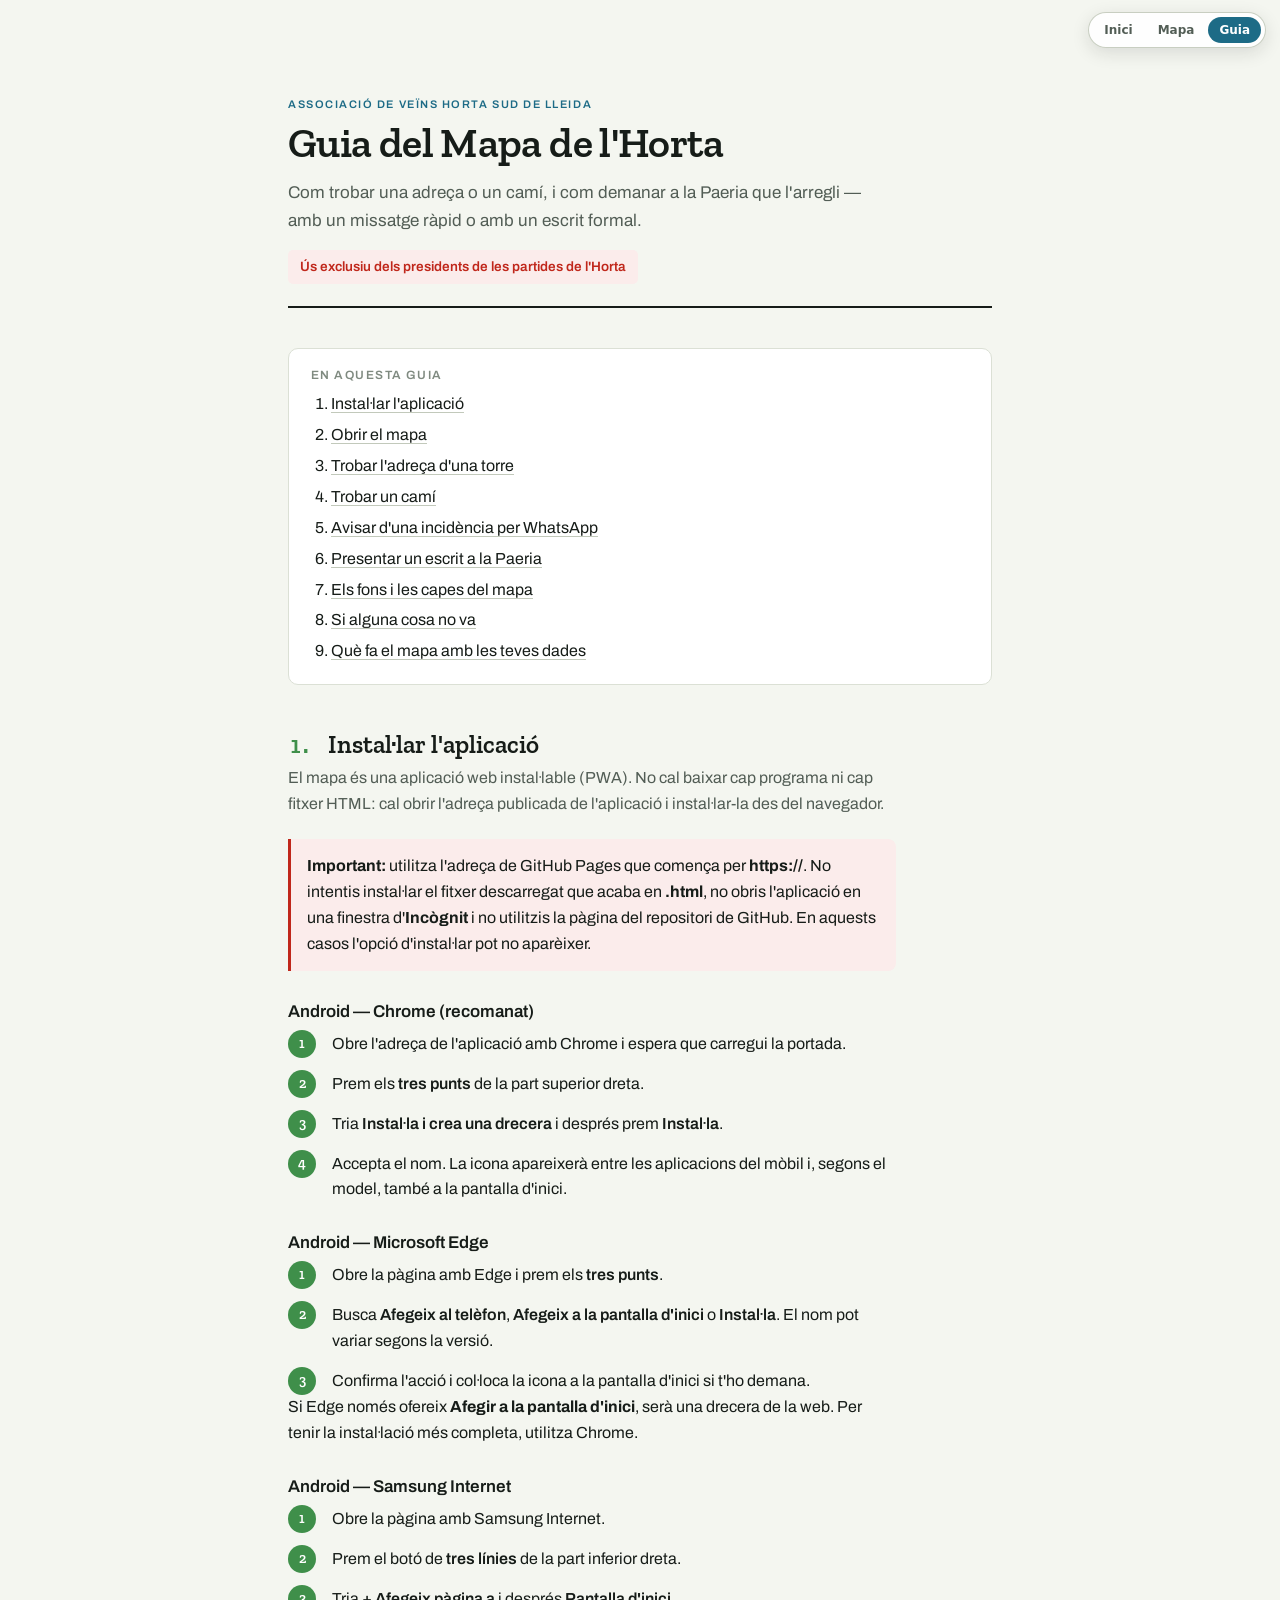
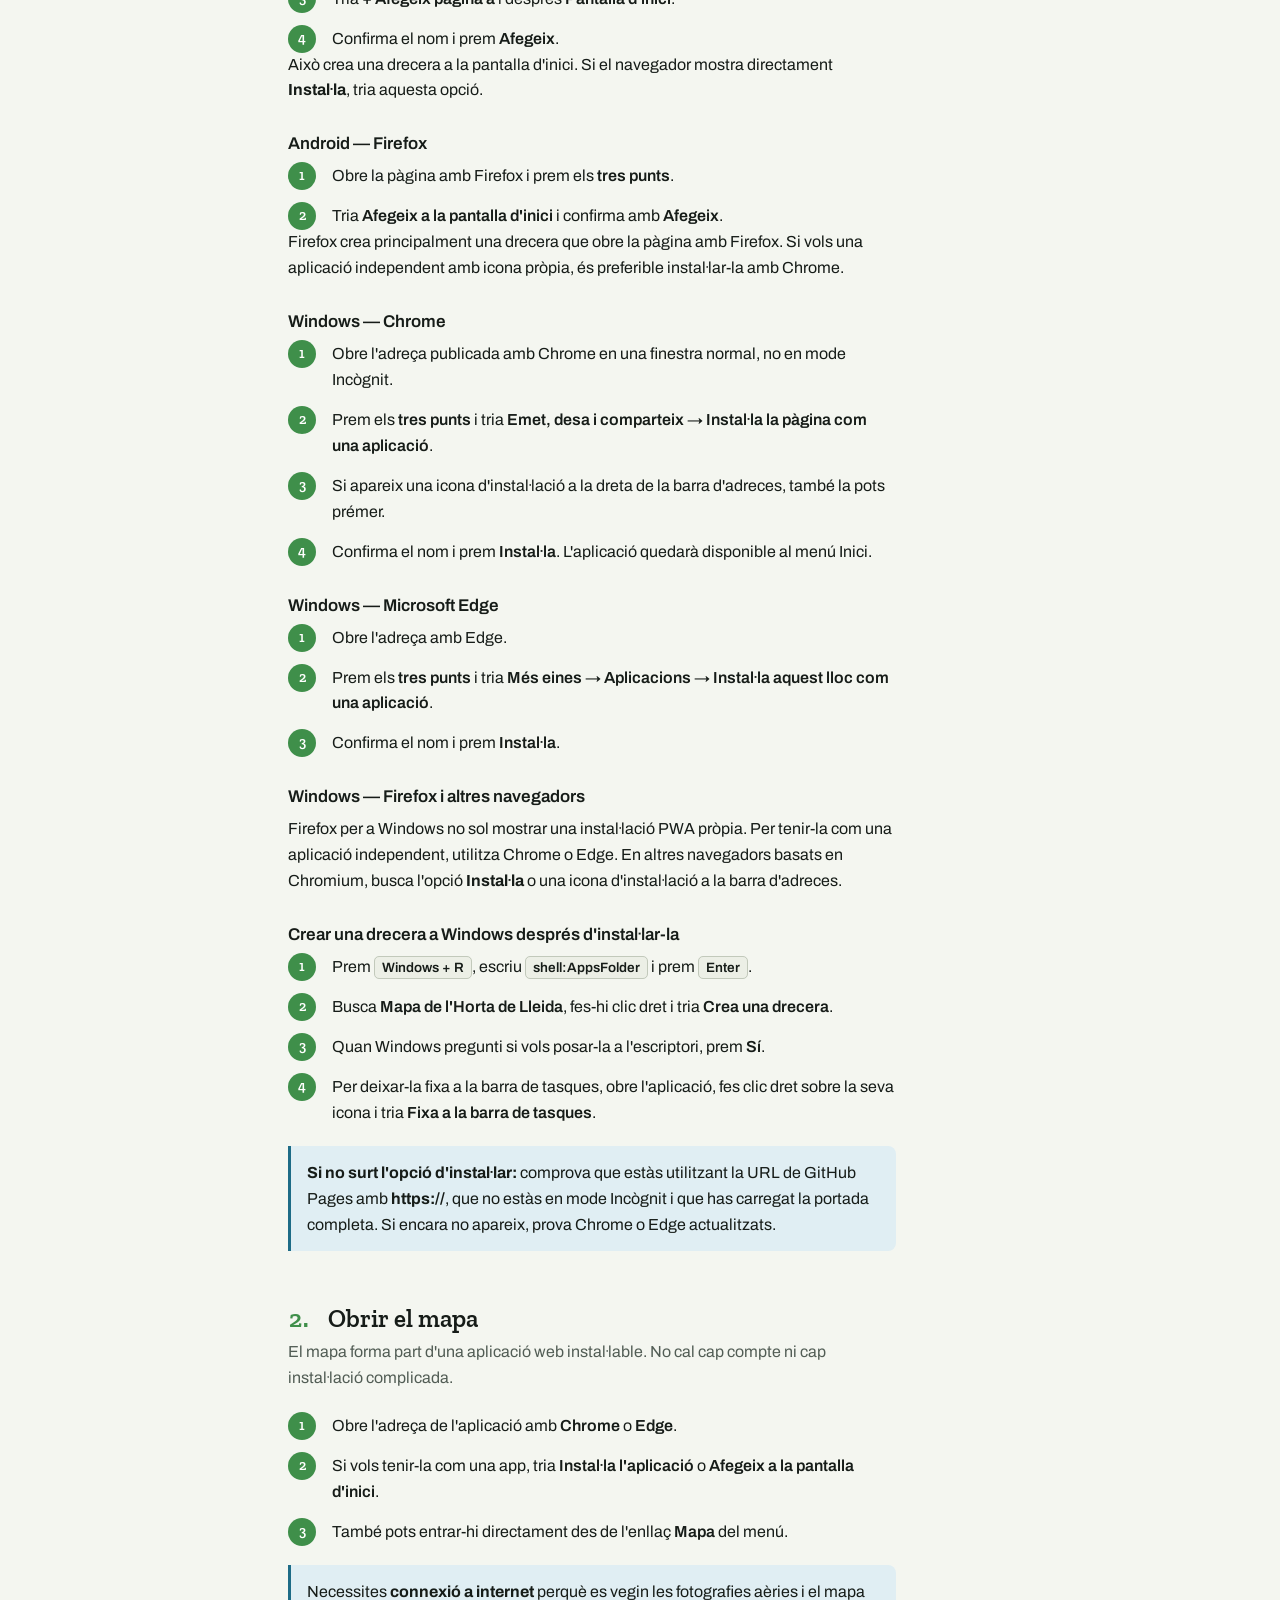
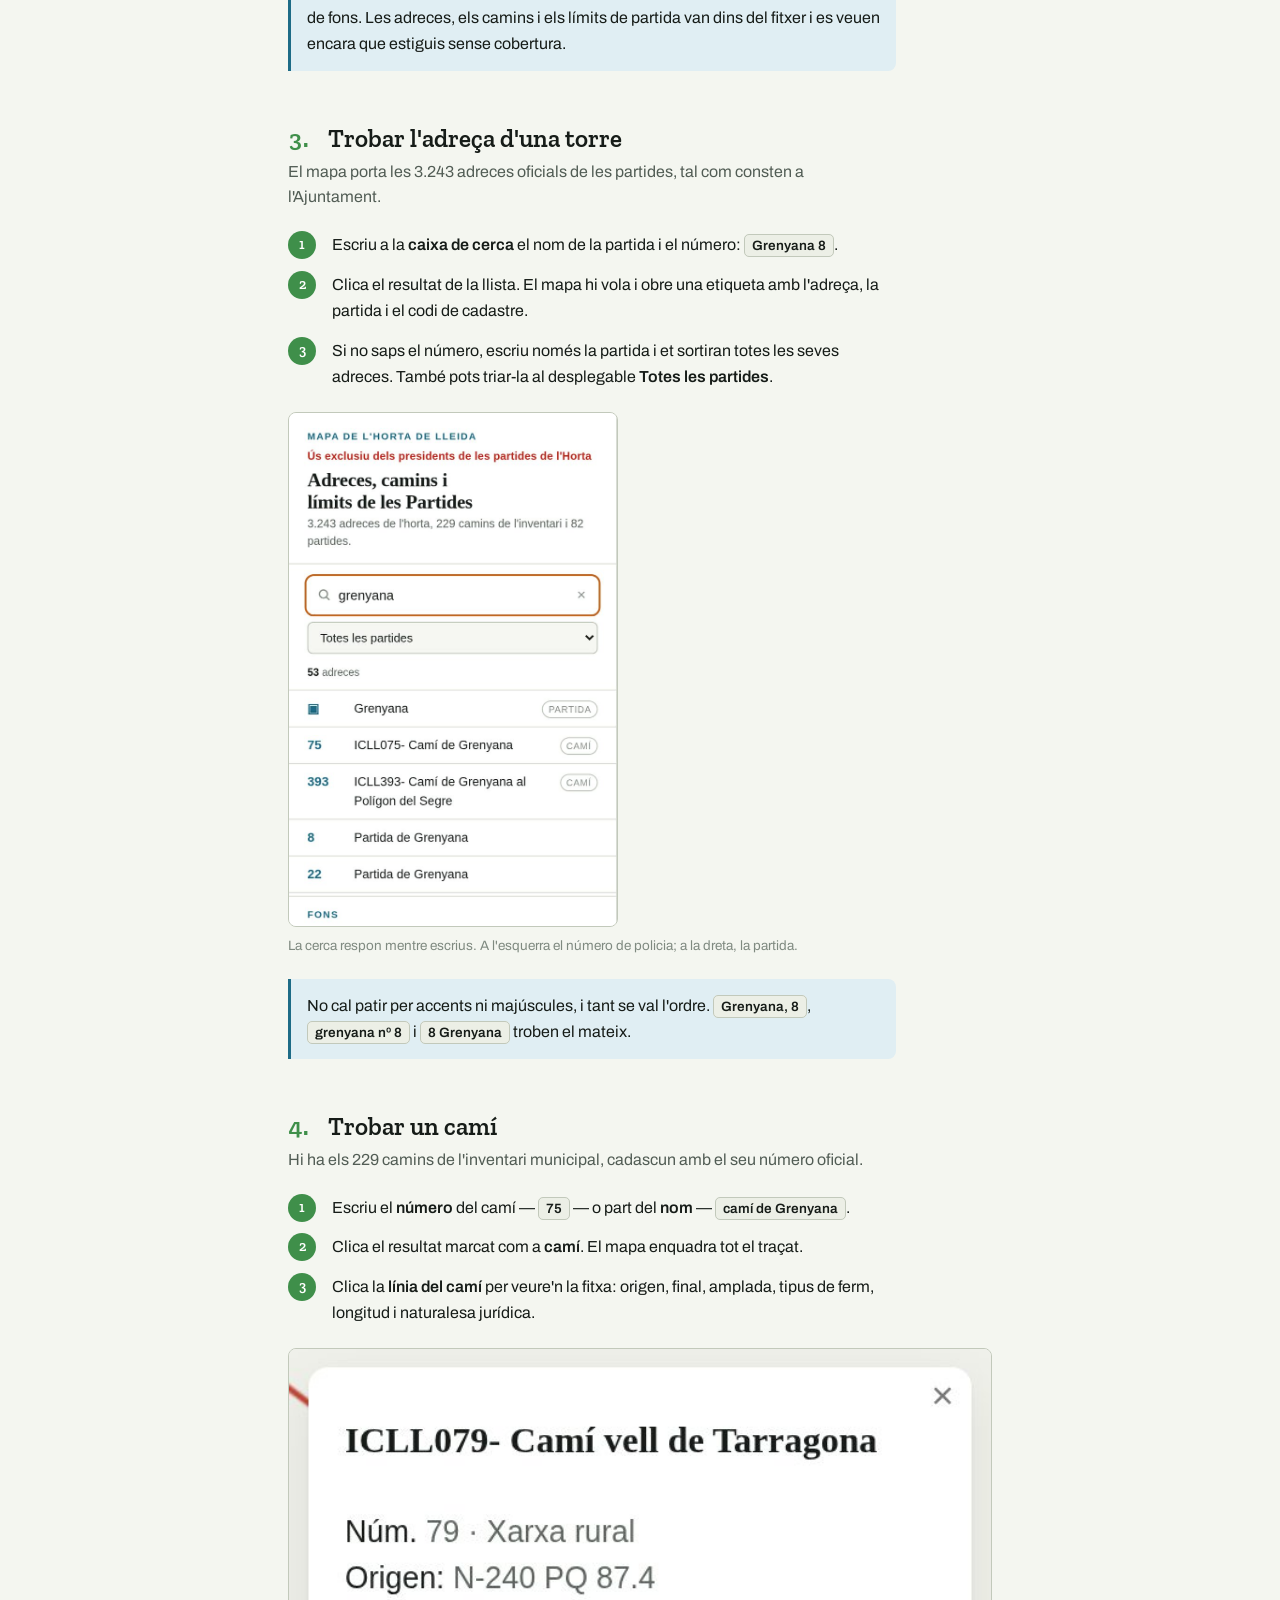
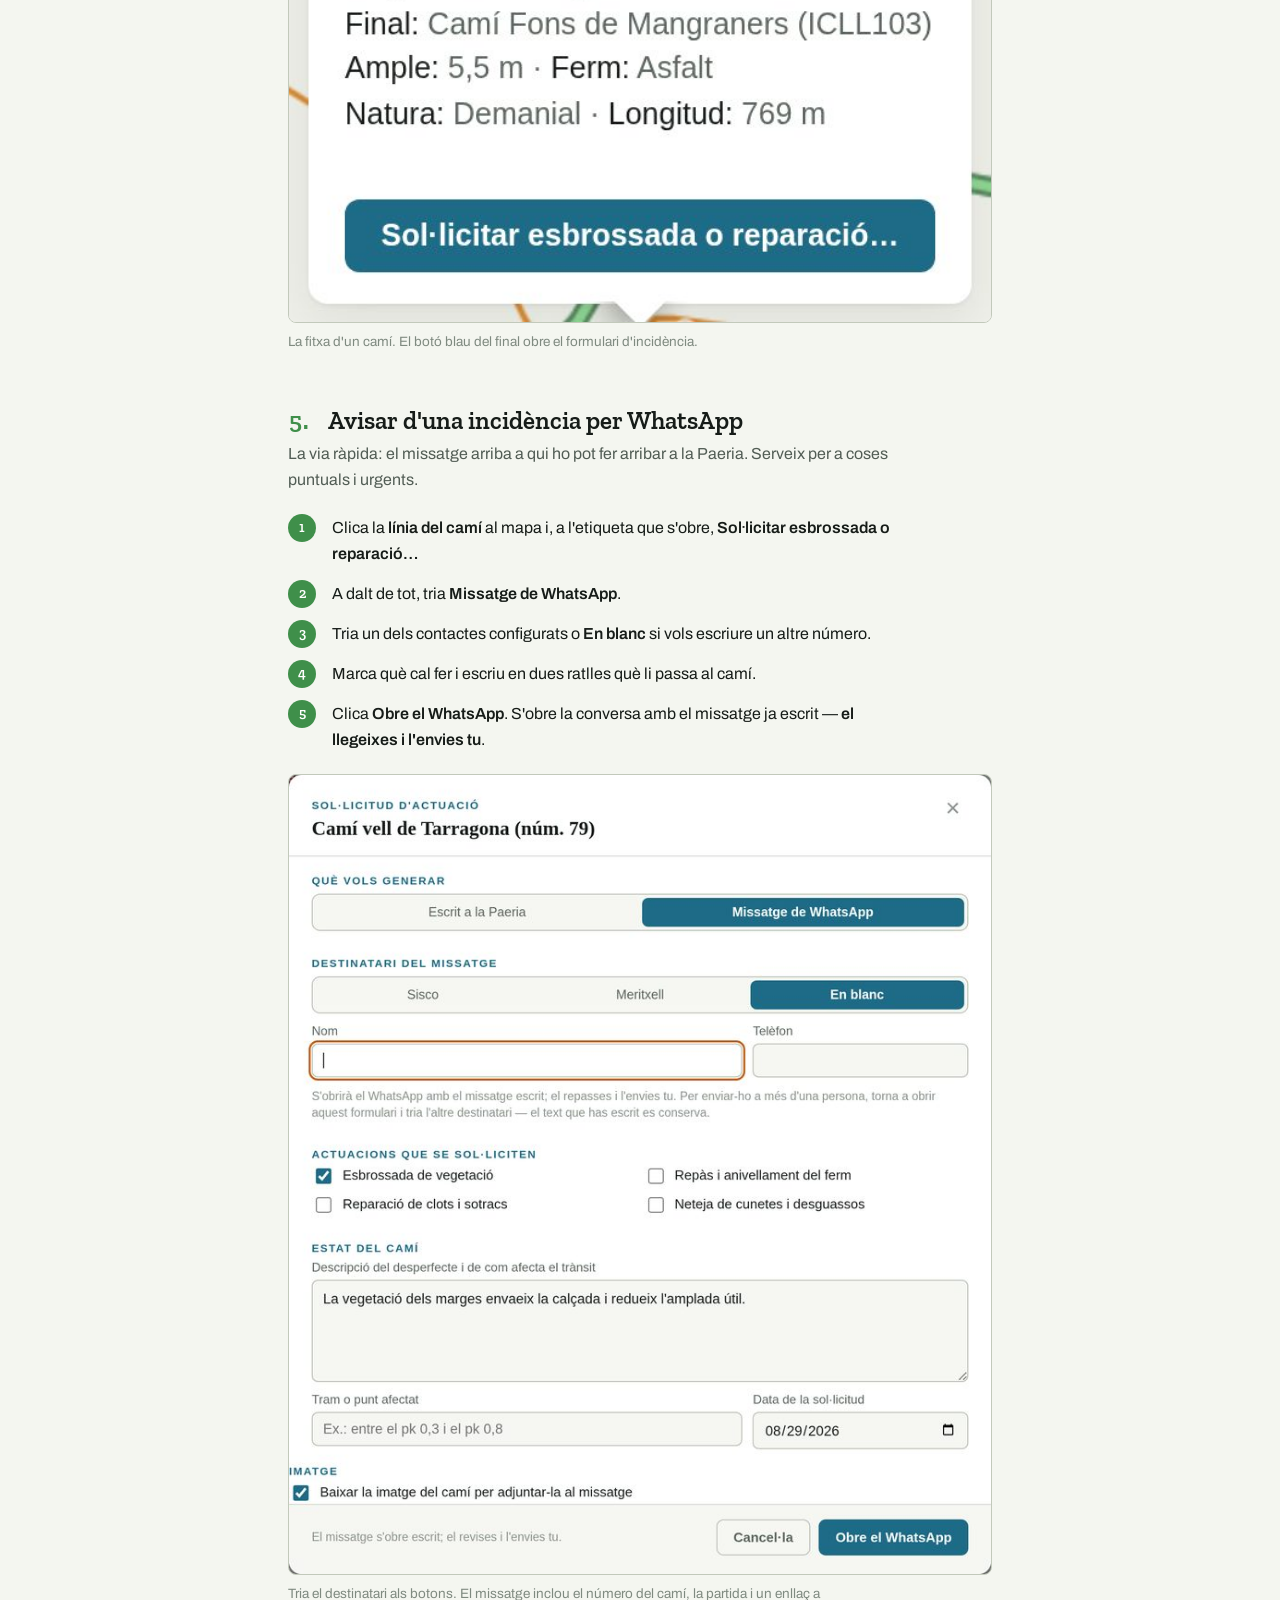
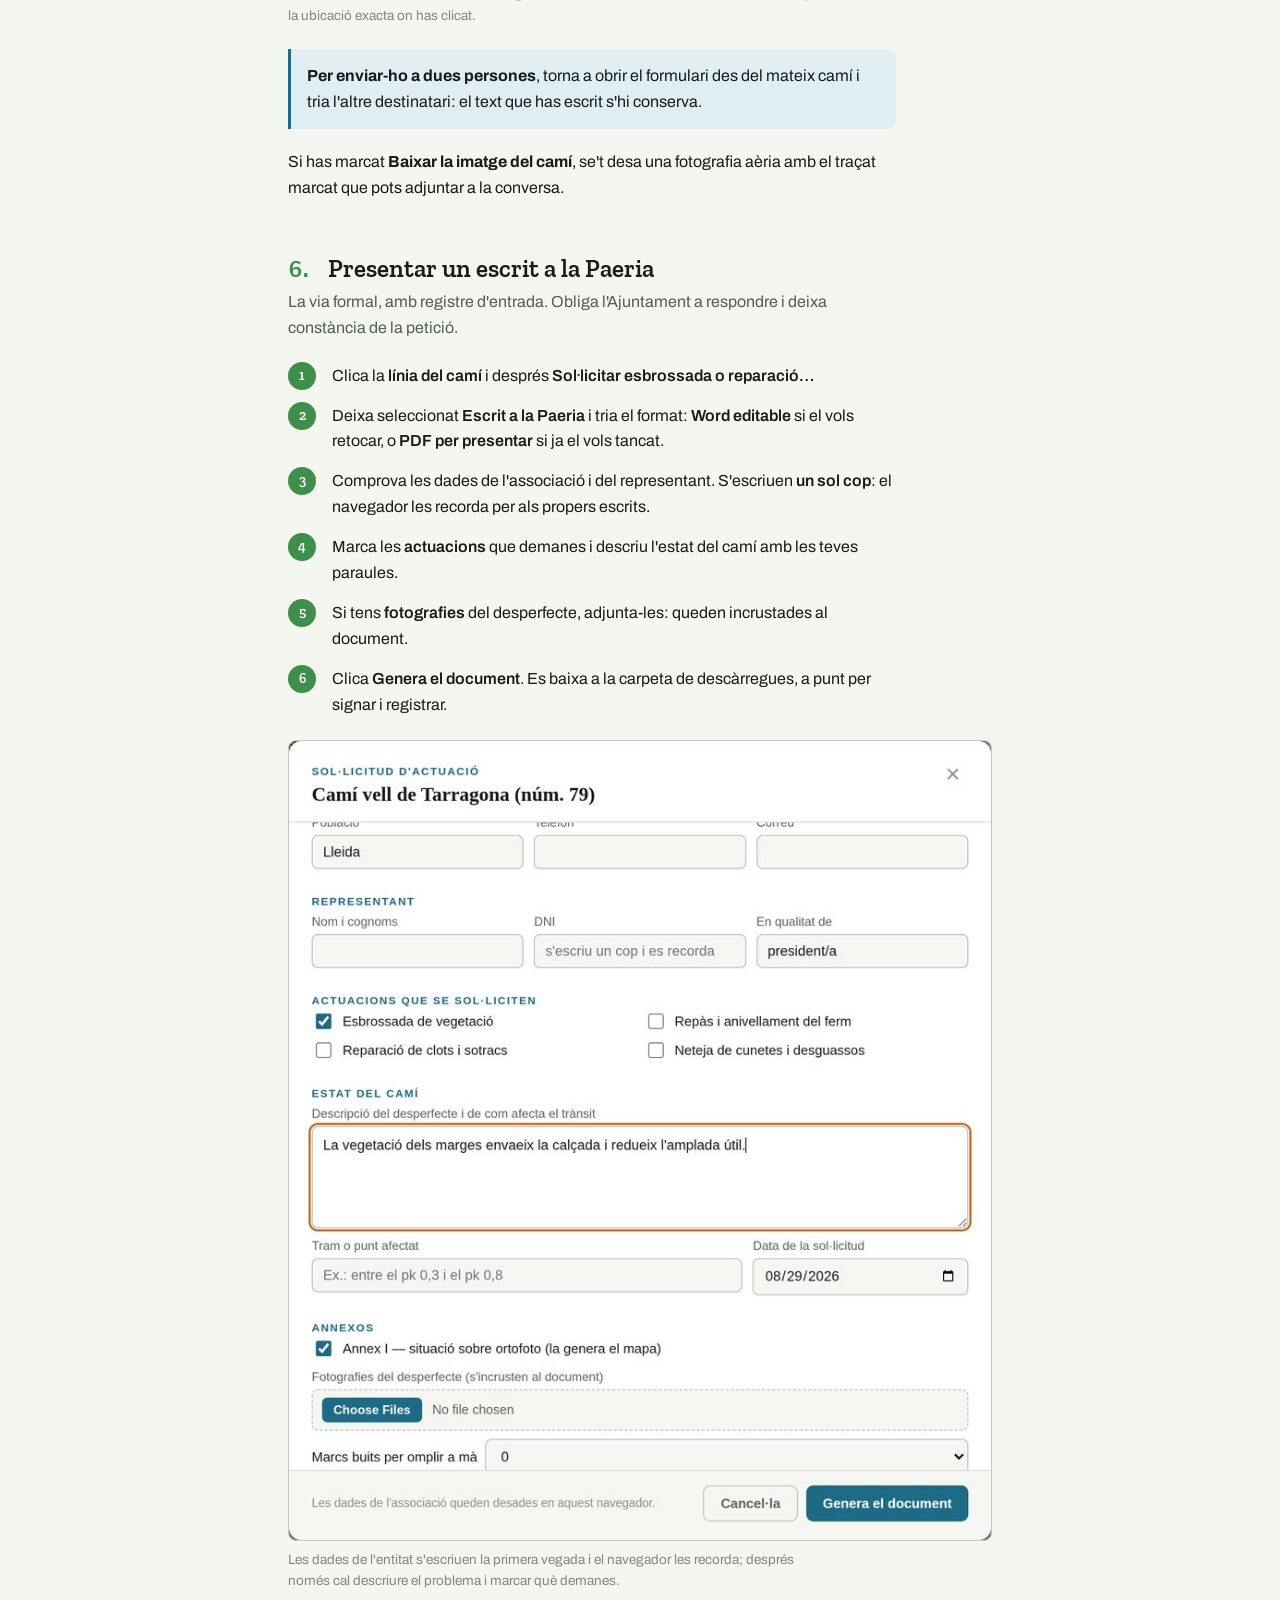
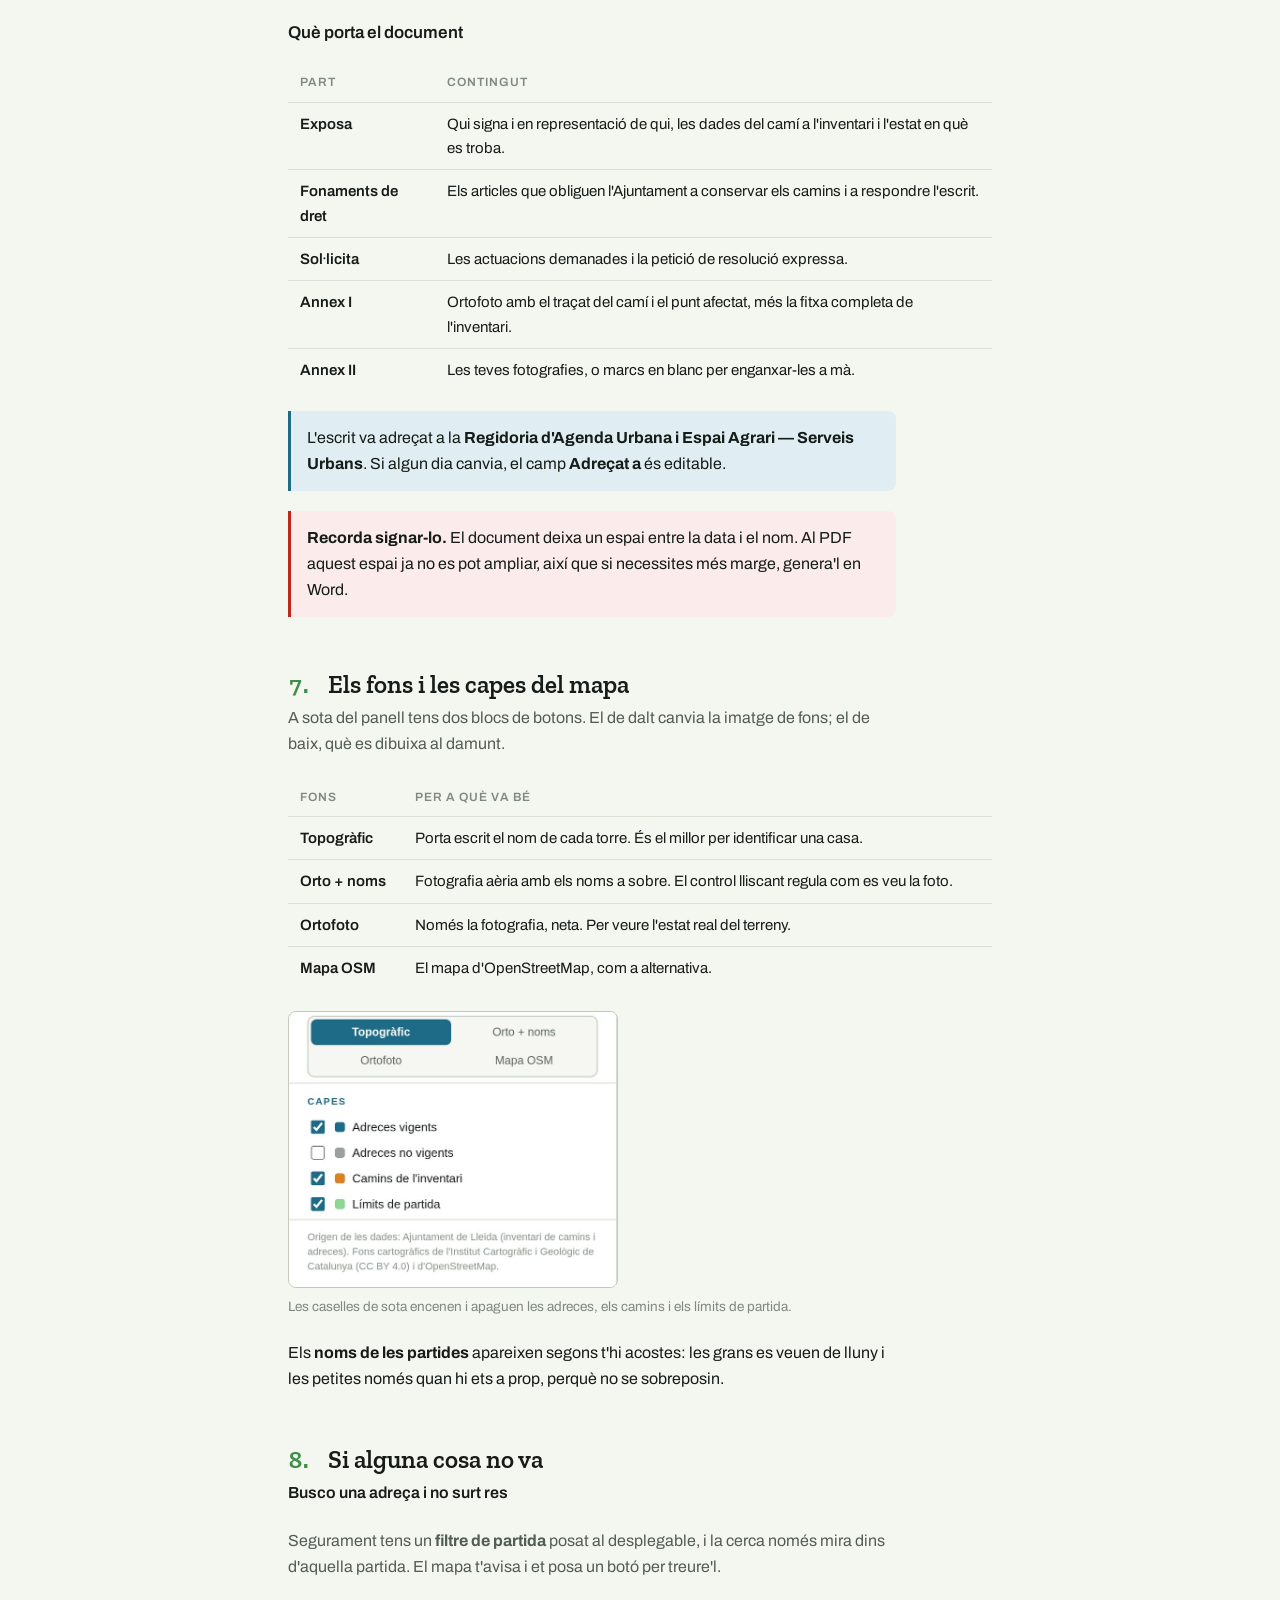
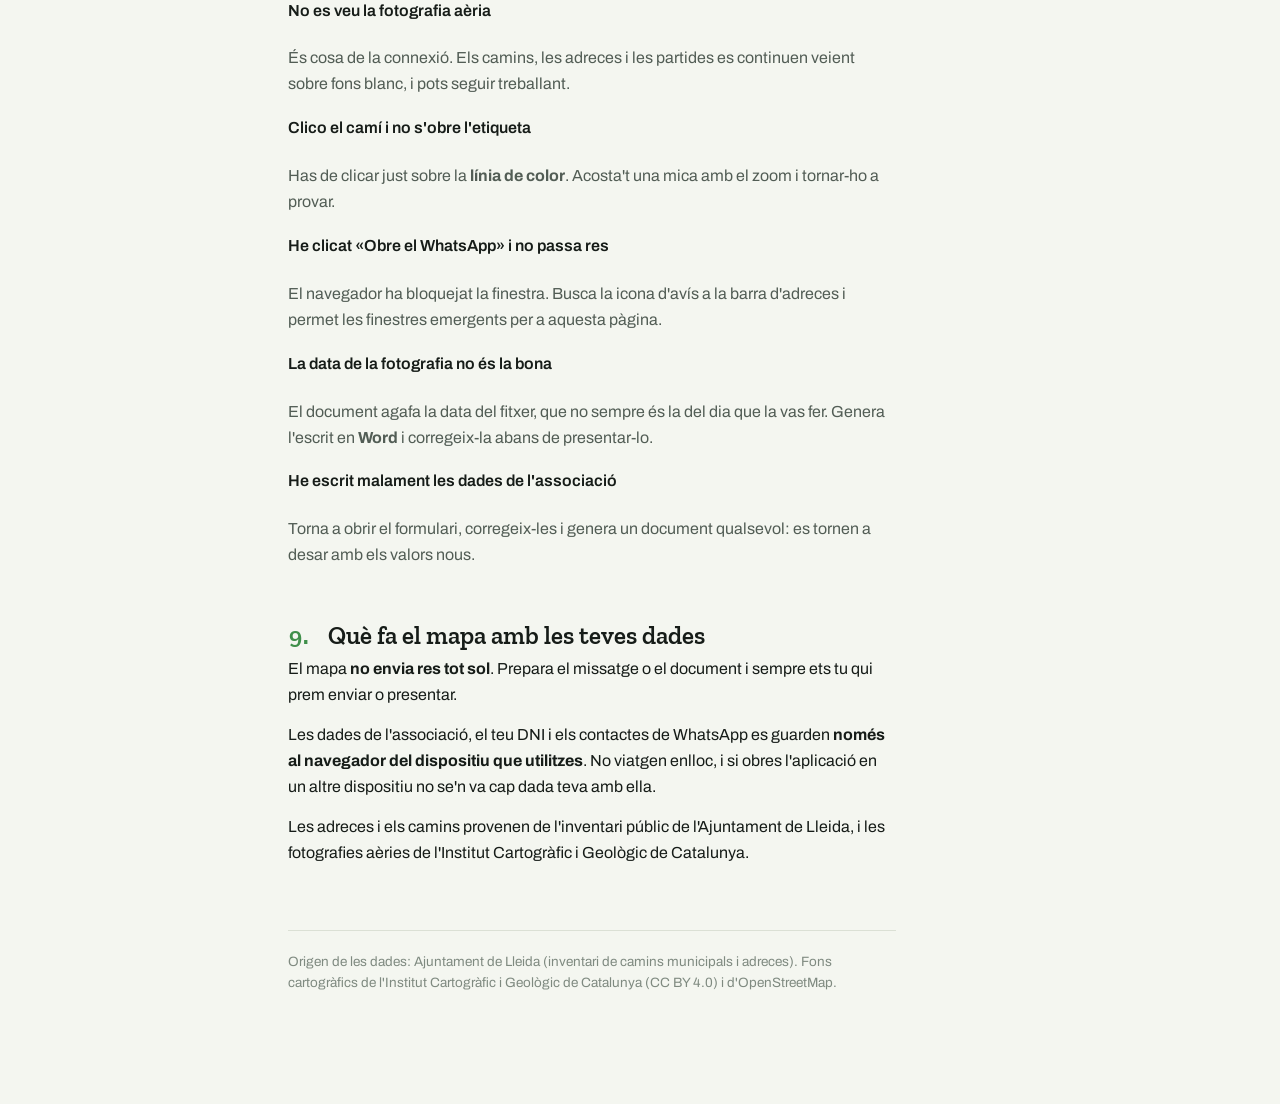
==== guia.html @ 45da4179 "Add files via upload" ====
<!doctype html>
<html lang="ca">
<head>
<meta charset="utf-8">
<meta name="viewport" content="width=device-width, initial-scale=1">
<title>Guia del Mapa de l'Horta</title>
<link rel="preconnect" href="https://fonts.googleapis.com">
<link rel="preconnect" href="https://fonts.gstatic.com" crossorigin>
<link rel="stylesheet" href="https://fonts.googleapis.com/css2?family=Archivo:wght@400;500;600&family=Zilla+Slab:wght@500;600&display=swap">
<link rel="manifest" href="manifest.webmanifest">
<link rel="stylesheet" href="app.css">
<script src="app-shell.js" defer></script>
<style>
:root{
  --paper:#f4f6f0; --surface:#ffffff; --surface-2:#ecefe6;
  --ink:#161c18; --ink-soft:#525d55; --ink-faint:#7f8a80;
  --line:#dbe0d5; --line-strong:#c2c9bb;
  --accent:#1d6b86; --accent-soft:#e0eef3;
  --verd:#3f8f4a; --avis:#c0271b; --avis-soft:#fbeceb;
  --focus:#c2621a;
}
@media (prefers-color-scheme:dark){
  :root:not([data-theme="light"]){
    --paper:#10140f; --surface:#181d17; --surface-2:#20261f;
    --ink:#e9ede6; --ink-soft:#a6b0a4; --ink-faint:#7c867c;
    --line:#2c352b; --line-strong:#3d473c;
    --accent:#63b8d4; --accent-soft:#16303a;
    --verd:#79c882; --avis:#ff8073; --avis-soft:#331916;
    --focus:#e08a3c;
  }
}
:root[data-theme="dark"]{
  --paper:#10140f; --surface:#181d17; --surface-2:#20261f;
  --ink:#e9ede6; --ink-soft:#a6b0a4; --ink-faint:#7c867c;
  --line:#2c352b; --line-strong:#3d473c;
  --accent:#63b8d4; --accent-soft:#16303a;
  --verd:#79c882; --avis:#ff8073; --avis-soft:#331916;
  --focus:#e08a3c;
}
*{box-sizing:border-box}
body{
  margin:0; background:var(--paper); color:var(--ink);
  font:400 16px/1.62 Archivo,"Helvetica Neue",Arial,sans-serif;
  -webkit-font-smoothing:antialiased;
}
.wrap{max-width:47rem; margin:0 auto; padding:56px 24px 96px}
:focus-visible{outline:2px solid var(--focus); outline-offset:2px}

/* ---------- capçalera ---------- */
.top{border-bottom:2px solid var(--ink); padding-bottom:22px; margin-bottom:40px}
.eyebrow{
  font-size:11px; font-weight:600; letter-spacing:.14em; text-transform:uppercase;
  color:var(--accent); margin:0 0 6px;
}
h1{
  margin:0; font:600 clamp(30px,5vw,42px)/1.08 "Zilla Slab",Georgia,serif;
  letter-spacing:-.015em; text-wrap:balance;
}
.lede{margin:14px 0 0; font-size:17px; color:var(--ink-soft); max-width:38rem}
.restrict{
  margin:16px 0 0; display:inline-block; padding:6px 12px; border-radius:5px;
  background:var(--avis-soft); color:var(--avis); font-size:13.5px; font-weight:600;
}

/* ---------- índex ---------- */
.toc{
  margin:0 0 44px; padding:20px 22px; background:var(--surface); border:1px solid var(--line);
  border-radius:10px;
}
.toc h2{margin:0 0 10px; font:600 12px/1 Archivo,sans-serif; letter-spacing:.12em; text-transform:uppercase; color:var(--ink-faint)}
.toc ol{margin:0; padding-left:1.25em; display:flex; flex-direction:column; gap:5px}
.toc a{color:var(--ink); text-decoration:none; border-bottom:1px solid var(--line-strong)}
.toc a:hover{color:var(--accent); border-color:var(--accent)}

/* ---------- seccions ---------- */
section{margin:0 0 52px}
h2{
  margin:0 0 6px; font:600 25px/1.2 "Zilla Slab",Georgia,serif; text-wrap:balance;
  scroll-margin-top:20px;
}
h2 .num{
  display:inline-block; min-width:1.6em; color:var(--verd);
  font-variant-numeric:tabular-nums;
}
h3{margin:30px 0 8px; font:600 17px/1.3 Archivo,sans-serif}
p{margin:0 0 14px; max-width:38rem}
.intro{color:var(--ink-soft); margin-bottom:22px}

/* ---------- passos ---------- */
ol.passos{margin:0; padding:0; list-style:none; counter-reset:pas; display:flex; flex-direction:column; gap:14px}
ol.passos>li{
  counter-increment:pas; position:relative; padding-left:44px; max-width:38rem;
}
ol.passos>li::before{
  content:counter(pas); position:absolute; left:0; top:-1px;
  width:28px; height:28px; border-radius:50%; background:var(--verd); color:#fff;
  font:600 14px/28px "Zilla Slab",Georgia,serif; text-align:center;
}
ol.passos b{font-weight:600}
kbd{
  font:600 13.5px/1 Archivo,sans-serif; background:var(--surface-2); color:var(--ink);
  border:1px solid var(--line-strong); border-radius:5px; padding:3px 7px; white-space:nowrap;
}

/* ---------- figures ---------- */
figure{margin:22px 0; padding:0}
figure img{
  display:block; width:100%; height:auto; border:1px solid var(--line-strong);
  border-radius:8px; background:var(--surface);
}
figure img.estreta{max-width:330px}
figcaption{margin-top:8px; font-size:13.5px; color:var(--ink-faint); max-width:34rem}

/* ---------- avisos i taules ---------- */
.nota{
  margin:20px 0; padding:14px 16px; border-left:3px solid var(--accent);
  background:var(--accent-soft); border-radius:0 8px 8px 0; max-width:38rem;
}
.nota p:last-child{margin-bottom:0}
.nota.roig{border-color:var(--avis); background:var(--avis-soft)}
.taula{overflow-x:auto; margin:20px 0}
table{border-collapse:collapse; width:100%; font-size:15px}
th,td{text-align:left; padding:9px 12px; border-bottom:1px solid var(--line); vertical-align:top}
th{font-weight:600; font-size:12px; letter-spacing:.08em; text-transform:uppercase; color:var(--ink-faint)}
tbody tr:last-child td{border-bottom:0}
td b{font-weight:600}

dl{margin:0; display:flex; flex-direction:column; gap:18px}
dt{font-weight:600; margin-bottom:4px}
dd{margin:0; color:var(--ink-soft); max-width:38rem}

.peu{
  margin-top:64px; padding-top:20px; border-top:1px solid var(--line);
  font-size:13.5px; color:var(--ink-faint);
}

@media print{
  body{background:#fff; font-size:11pt}
  .wrap{max-width:none; padding:0}
  .toc{break-inside:avoid}
  section{break-inside:auto}
  h2{break-after:avoid}
  figure{break-inside:avoid}
  .nota{background:#f4f6f0}
}
@media (prefers-reduced-motion:reduce){*{animation:none!important;transition:none!important}}
</style>

</head>
<body>
<div class="wrap">

<header class="top">
  <p class="eyebrow">Associació de Veïns Horta Sud de Lleida</p>
  <h1>Guia del Mapa de l'Horta</h1>
  <p class="lede">Com trobar una adreça o un camí, i com demanar a la Paeria que
     l'arregli — amb un missatge ràpid o amb un escrit formal.</p>
  <p class="restrict">Ús exclusiu dels presidents de les partides de l'Horta</p>
</header>

<nav class="toc" aria-label="Índex">
  <h2>En aquesta guia</h2>
  <ol>
    <li><a href="#instalacio">Instal·lar l'aplicació</a></li>
    <li><a href="#obrir">Obrir el mapa</a></li>
    <li><a href="#adreca">Trobar l'adreça d'una torre</a></li>
    <li><a href="#cami">Trobar un camí</a></li>
    <li><a href="#whatsapp">Avisar d'una incidència per WhatsApp</a></li>
    <li><a href="#escrit">Presentar un escrit a la Paeria</a></li>
    <li><a href="#pantalla">Els fons i les capes del mapa</a></li>
    <li><a href="#problemes">Si alguna cosa no va</a></li>
    <li><a href="#limits">Què fa el mapa amb les teves dades</a></li>
  </ol>
</nav>

<section id="instalacio">
  <h2><span class="num">1.</span>Instal·lar l'aplicació</h2>
  <p class="intro">El mapa és una aplicació web instal·lable (PWA). No cal baixar cap programa ni cap fitxer HTML: cal obrir l'adreça publicada de l'aplicació i instal·lar-la des del navegador.</p>

  <div class="nota roig">
    <p><b>Important:</b> utilitza l'adreça de GitHub Pages que comença per <b>https://</b>. No intentis instal·lar el fitxer descarregat que acaba en <b>.html</b>, no obris l'aplicació en una finestra d'<b>Incògnit</b> i no utilitzis la pàgina del repositori de GitHub. En aquests casos l'opció d'instal·lar pot no aparèixer.</p>
  </div>

  <h3>Android — Chrome (recomanat)</h3>
  <ol class="passos">
    <li>Obre l'adreça de l'aplicació amb Chrome i espera que carregui la portada.</li>
    <li>Prem els <b>tres punts</b> de la part superior dreta.</li>
    <li>Tria <b>Instal·la i crea una drecera</b> i després prem <b>Instal·la</b>.</li>
    <li>Accepta el nom. La icona apareixerà entre les aplicacions del mòbil i, segons el model, també a la pantalla d'inici.</li>
  </ol>

  <h3>Android — Microsoft Edge</h3>
  <ol class="passos">
    <li>Obre la pàgina amb Edge i prem els <b>tres punts</b>.</li>
    <li>Busca <b>Afegeix al telèfon</b>, <b>Afegeix a la pantalla d'inici</b> o <b>Instal·la</b>. El nom pot variar segons la versió.</li>
    <li>Confirma l'acció i col·loca la icona a la pantalla d'inici si t'ho demana.</li>
  </ol>
  <p>Si Edge només ofereix <b>Afegir a la pantalla d'inici</b>, serà una drecera de la web. Per tenir la instal·lació més completa, utilitza Chrome.</p>

  <h3>Android — Samsung Internet</h3>
  <ol class="passos">
    <li>Obre la pàgina amb Samsung Internet.</li>
    <li>Prem el botó de <b>tres línies</b> de la part inferior dreta.</li>
    <li>Tria <b>+ Afegeix pàgina a</b> i després <b>Pantalla d'inici</b>.</li>
    <li>Confirma el nom i prem <b>Afegeix</b>.</li>
  </ol>
  <p>Això crea una drecera a la pantalla d'inici. Si el navegador mostra directament <b>Instal·la</b>, tria aquesta opció.</p>

  <h3>Android — Firefox</h3>
  <ol class="passos">
    <li>Obre la pàgina amb Firefox i prem els <b>tres punts</b>.</li>
    <li>Tria <b>Afegeix a la pantalla d'inici</b> i confirma amb <b>Afegeix</b>.</li>
  </ol>
  <p>Firefox crea principalment una drecera que obre la pàgina amb Firefox. Si vols una aplicació independent amb icona pròpia, és preferible instal·lar-la amb Chrome.</p>

  <h3>Windows — Chrome</h3>
  <ol class="passos">
    <li>Obre l'adreça publicada amb Chrome en una finestra normal, no en mode Incògnit.</li>
    <li>Prem els <b>tres punts</b> i tria <b>Emet, desa i comparteix</b> → <b>Instal·la la pàgina com una aplicació</b>.</li>
    <li>Si apareix una icona d'instal·lació a la dreta de la barra d'adreces, també la pots prémer.</li>
    <li>Confirma el nom i prem <b>Instal·la</b>. L'aplicació quedarà disponible al menú Inici.</li>
  </ol>

  <h3>Windows — Microsoft Edge</h3>
  <ol class="passos">
    <li>Obre l'adreça amb Edge.</li>
    <li>Prem els <b>tres punts</b> i tria <b>Més eines</b> → <b>Aplicacions</b> → <b>Instal·la aquest lloc com una aplicació</b>.</li>
    <li>Confirma el nom i prem <b>Instal·la</b>.</li>
  </ol>

  <h3>Windows — Firefox i altres navegadors</h3>
  <p>Firefox per a Windows no sol mostrar una instal·lació PWA pròpia. Per tenir-la com una aplicació independent, utilitza Chrome o Edge. En altres navegadors basats en Chromium, busca l'opció <b>Instal·la</b> o una icona d'instal·lació a la barra d'adreces.</p>

  <h3>Crear una drecera a Windows després d'instal·lar-la</h3>
  <ol class="passos">
    <li>Prem <kbd>Windows + R</kbd>, escriu <kbd>shell:AppsFolder</kbd> i prem <kbd>Enter</kbd>.</li>
    <li>Busca <b>Mapa de l'Horta de Lleida</b>, fes-hi clic dret i tria <b>Crea una drecera</b>.</li>
    <li>Quan Windows pregunti si vols posar-la a l'escriptori, prem <b>Sí</b>.</li>
    <li>Per deixar-la fixa a la barra de tasques, obre l'aplicació, fes clic dret sobre la seva icona i tria <b>Fixa a la barra de tasques</b>.</li>
  </ol>

  <div class="nota">
    <p><b>Si no surt l'opció d'instal·lar:</b> comprova que estàs utilitzant la URL de GitHub Pages amb <b>https://</b>, que no estàs en mode Incògnit i que has carregat la portada completa. Si encara no apareix, prova Chrome o Edge actualitzats.</p>
  </div>
</section>

<section id="obrir">
  <h2><span class="num">2.</span>Obrir el mapa</h2>
  <p class="intro">El mapa forma part d'una aplicació web instal·lable. No cal cap compte ni cap instal·lació complicada.</p>
  <ol class="passos">
    <li>Obre l'adreça de l'aplicació amb <b>Chrome</b> o <b>Edge</b>.</li>
    <li>Si vols tenir-la com una app, tria <b>Instal·la l'aplicació</b> o <b>Afegeix a la pantalla d'inici</b>.</li>
    <li>També pots entrar-hi directament des de l'enllaç <b>Mapa</b> del menú.</li>
  </ol>
  <div class="nota">
    <p>Necessites <b>connexió a internet</b> perquè es vegin les fotografies aèries i el mapa
       de fons. Les adreces, els camins i els límits de partida van dins del fitxer i es
       veuen encara que estiguis sense cobertura.</p>
  </div>
</section>

<section id="adreca">
  <h2><span class="num">3.</span>Trobar l'adreça d'una torre</h2>
  <p class="intro">El mapa porta les 3.243 adreces oficials de les partides, tal com consten
     a l'Ajuntament.</p>
  <ol class="passos">
    <li>Escriu a la <b>caixa de cerca</b> el nom de la partida i el número: <kbd>Grenyana 8</kbd>.</li>
    <li>Clica el resultat de la llista. El mapa hi vola i obre una etiqueta amb l'adreça,
        la partida i el codi de cadastre.</li>
    <li>Si no saps el número, escriu només la partida i et sortiran totes les seves adreces.
        També pots triar-la al desplegable <b>Totes les partides</b>.</li>
  </ol>
  <figure>
    <img class="estreta" src="[data-uri]" alt="Panell del mapa amb la caixa de cerca i la llista de resultats de la partida de Grenyana">
    <figcaption>La cerca respon mentre escrius. A l'esquerra el número de policia; a la dreta, la partida.</figcaption>
  </figure>
  <div class="nota">
    <p>No cal patir per accents ni majúscules, i tant se val l'ordre.
       <kbd>Grenyana, 8</kbd>, <kbd>grenyana nº 8</kbd> i <kbd>8 Grenyana</kbd> troben el mateix.</p>
  </div>
</section>

<section id="cami">
  <h2><span class="num">4.</span>Trobar un camí</h2>
  <p class="intro">Hi ha els 229 camins de l'inventari municipal, cadascun amb el seu número oficial.</p>
  <ol class="passos">
    <li>Escriu el <b>número</b> del camí — <kbd>75</kbd> — o part del <b>nom</b> — <kbd>camí de Grenyana</kbd>.</li>
    <li>Clica el resultat marcat com a <b>camí</b>. El mapa enquadra tot el traçat.</li>
    <li>Clica la <b>línia del camí</b> per veure'n la fitxa: origen, final, amplada, tipus de
        ferm, longitud i naturalesa jurídica.</li>
  </ol>
  <figure>
    <img src="[data-uri]" alt="Etiqueta d'un camí amb les seves dades i el botó per sol·licitar una actuació">
    <figcaption>La fitxa d'un camí. El botó blau del final obre el formulari d'incidència.</figcaption>
  </figure>
</section>

<section id="whatsapp">
  <h2><span class="num">5.</span>Avisar d'una incidència per WhatsApp</h2>
  <p class="intro">La via ràpida: el missatge arriba a qui ho pot fer arribar a la Paeria.
     Serveix per a coses puntuals i urgents.</p>
  <ol class="passos">
    <li>Clica la <b>línia del camí</b> al mapa i, a l'etiqueta que s'obre,
        <b>Sol·licitar esbrossada o reparació…</b></li>
    <li>A dalt de tot, tria <b>Missatge de WhatsApp</b>.</li>
    <li>Tria un dels contactes configurats o <b>En blanc</b> si vols escriure un altre número.</li>
    <li>Marca què cal fer i escriu en dues ratlles què li passa al camí.</li>
    <li>Clica <b>Obre el WhatsApp</b>. S'obre la conversa amb el missatge ja escrit —
        <b>el llegeixes i l'envies tu</b>.</li>
  </ol>
  <figure>
    <img src="[data-uri]" alt="Formulari en mode WhatsApp amb els tres destinataris i el text de la incidència">
    <figcaption>Tria el destinatari als botons. El missatge inclou el número del camí, la partida i un enllaç a la ubicació exacta on has clicat.</figcaption>
  </figure>
  <div class="nota">
    <p><b>Per enviar-ho a dues persones</b>, torna a obrir el formulari des del mateix camí
       i tria l'altre destinatari: el text que has escrit s'hi conserva.</p>
  </div>
  <p>Si has marcat <b>Baixar la imatge del camí</b>, se't desa una fotografia aèria amb el
     traçat marcat que pots adjuntar a la conversa.</p>
</section>

<section id="escrit">
  <h2><span class="num">6.</span>Presentar un escrit a la Paeria</h2>
  <p class="intro">La via formal, amb registre d'entrada. Obliga l'Ajuntament a respondre i
     deixa constància de la petició.</p>
  <ol class="passos">
    <li>Clica la <b>línia del camí</b> i després <b>Sol·licitar esbrossada o reparació…</b></li>
    <li>Deixa seleccionat <b>Escrit a la Paeria</b> i tria el format:
        <b>Word editable</b> si el vols retocar, o <b>PDF per presentar</b> si ja el vols tancat.</li>
    <li>Comprova les dades de l'associació i del representant. S'escriuen <b>un sol cop</b>:
        el navegador les recorda per als propers escrits.</li>
    <li>Marca les <b>actuacions</b> que demanes i descriu l'estat del camí amb les teves paraules.</li>
    <li>Si tens <b>fotografies</b> del desperfecte, adjunta-les: queden incrustades al document.</li>
    <li>Clica <b>Genera el document</b>. Es baixa a la carpeta de descàrregues, a punt per
        signar i registrar.</li>
  </ol>
  <figure>
    <img src="[data-uri]" alt="Formulari de sol·licitud amb les dades de l'associació, les actuacions i la descripció">
    <figcaption>Les dades de l'entitat s'escriuen la primera vegada i el navegador les recorda; després només cal descriure el problema i marcar què demanes.</figcaption>
  </figure>

  <h3>Què porta el document</h3>
  <div class="taula">
    <table>
      <thead><tr><th>Part</th><th>Contingut</th></tr></thead>
      <tbody>
        <tr><td><b>Exposa</b></td><td>Qui signa i en representació de qui, les dades del camí a l'inventari i l'estat en què es troba.</td></tr>
        <tr><td><b>Fonaments de dret</b></td><td>Els articles que obliguen l'Ajuntament a conservar els camins i a respondre l'escrit.</td></tr>
        <tr><td><b>Sol·licita</b></td><td>Les actuacions demanades i la petició de resolució expressa.</td></tr>
        <tr><td><b>Annex I</b></td><td>Ortofoto amb el traçat del camí i el punt afectat, més la fitxa completa de l'inventari.</td></tr>
        <tr><td><b>Annex II</b></td><td>Les teves fotografies, o marcs en blanc per enganxar-les a mà.</td></tr>
      </tbody>
    </table>
  </div>
  <div class="nota">
    <p>L'escrit va adreçat a la <b>Regidoria d'Agenda Urbana i Espai Agrari — Serveis Urbans</b>.
       Si algun dia canvia, el camp <b>Adreçat a</b> és editable.</p>
  </div>
  <div class="nota roig">
    <p><b>Recorda signar-lo.</b> El document deixa un espai entre la data i el nom.
       Al PDF aquest espai ja no es pot ampliar, així que si necessites més marge,
       genera'l en Word.</p>
  </div>
</section>

<section id="pantalla">
  <h2><span class="num">7.</span>Els fons i les capes del mapa</h2>
  <p class="intro">A sota del panell tens dos blocs de botons. El de dalt canvia la imatge de
     fons; el de baix, què es dibuixa al damunt.</p>
  <div class="taula">
    <table>
      <thead><tr><th>Fons</th><th>Per a què va bé</th></tr></thead>
      <tbody>
        <tr><td><b>Topogràfic</b></td><td>Porta escrit el nom de cada torre. És el millor per identificar una casa.</td></tr>
        <tr><td><b>Orto + noms</b></td><td>Fotografia aèria amb els noms a sobre. El control lliscant regula com es veu la foto.</td></tr>
        <tr><td><b>Ortofoto</b></td><td>Només la fotografia, neta. Per veure l'estat real del terreny.</td></tr>
        <tr><td><b>Mapa OSM</b></td><td>El mapa d'OpenStreetMap, com a alternativa.</td></tr>
      </tbody>
    </table>
  </div>
  <figure>
    <img class="estreta" src="[data-uri]" alt="Botons per triar el fons del mapa i caselles de les capes">
    <figcaption>Les caselles de sota encenen i apaguen les adreces, els camins i els límits de partida.</figcaption>
  </figure>
  <p>Els <b>noms de les partides</b> apareixen segons t'hi acostes: les grans es veuen de
     lluny i les petites només quan hi ets a prop, perquè no se sobreposin.</p>
</section>

<section id="problemes">
  <h2><span class="num">8.</span>Si alguna cosa no va</h2>
  <dl>
    <dt>Busco una adreça i no surt res</dt>
    <dd>Segurament tens un <b>filtre de partida</b> posat al desplegable, i la cerca només
        mira dins d'aquella partida. El mapa t'avisa i et posa un botó per treure'l.</dd>

    <dt>No es veu la fotografia aèria</dt>
    <dd>És cosa de la connexió. Els camins, les adreces i les partides es continuen veient
        sobre fons blanc, i pots seguir treballant.</dd>

    <dt>Clico el camí i no s'obre l'etiqueta</dt>
    <dd>Has de clicar just sobre la <b>línia de color</b>. Acosta't una mica amb el zoom
        i tornar-ho a provar.</dd>

    <dt>He clicat «Obre el WhatsApp» i no passa res</dt>
    <dd>El navegador ha bloquejat la finestra. Busca la icona d'avís a la barra d'adreces
        i permet les finestres emergents per a aquesta pàgina.</dd>

    <dt>La data de la fotografia no és la bona</dt>
    <dd>El document agafa la data del fitxer, que no sempre és la del dia que la vas fer.
        Genera l'escrit en <b>Word</b> i corregeix-la abans de presentar-lo.</dd>

    <dt>He escrit malament les dades de l'associació</dt>
    <dd>Torna a obrir el formulari, corregeix-les i genera un document qualsevol:
        es tornen a desar amb els valors nous.</dd>
  </dl>
</section>

<section id="limits">
  <h2><span class="num">9.</span>Què fa el mapa amb les teves dades</h2>
  <p>El mapa <b>no envia res tot sol</b>. Prepara el missatge o el document i sempre ets tu
     qui prem enviar o presentar.</p>
  <p>Les dades de l'associació, el teu DNI i els contactes de WhatsApp es guarden
     <b>només al navegador del dispositiu que utilitzes</b>. No viatgen enlloc, i si obres
     l'aplicació en un altre dispositiu no se'n va cap dada teva amb ella.</p>
  <p>Les adreces i els camins provenen de l'inventari públic de l'Ajuntament de Lleida, i
     les fotografies aèries de l'Institut Cartogràfic i Geològic de Catalunya.</p>
</section>

<p class="peu">
  Origen de les dades: Ajuntament de Lleida (inventari de camins municipals i adreces).
  Fons cartogràfics de l'Institut Cartogràfic i Geològic de Catalunya (CC BY 4.0) i
  d'OpenStreetMap.
</p>

</div>

</body>
</html>
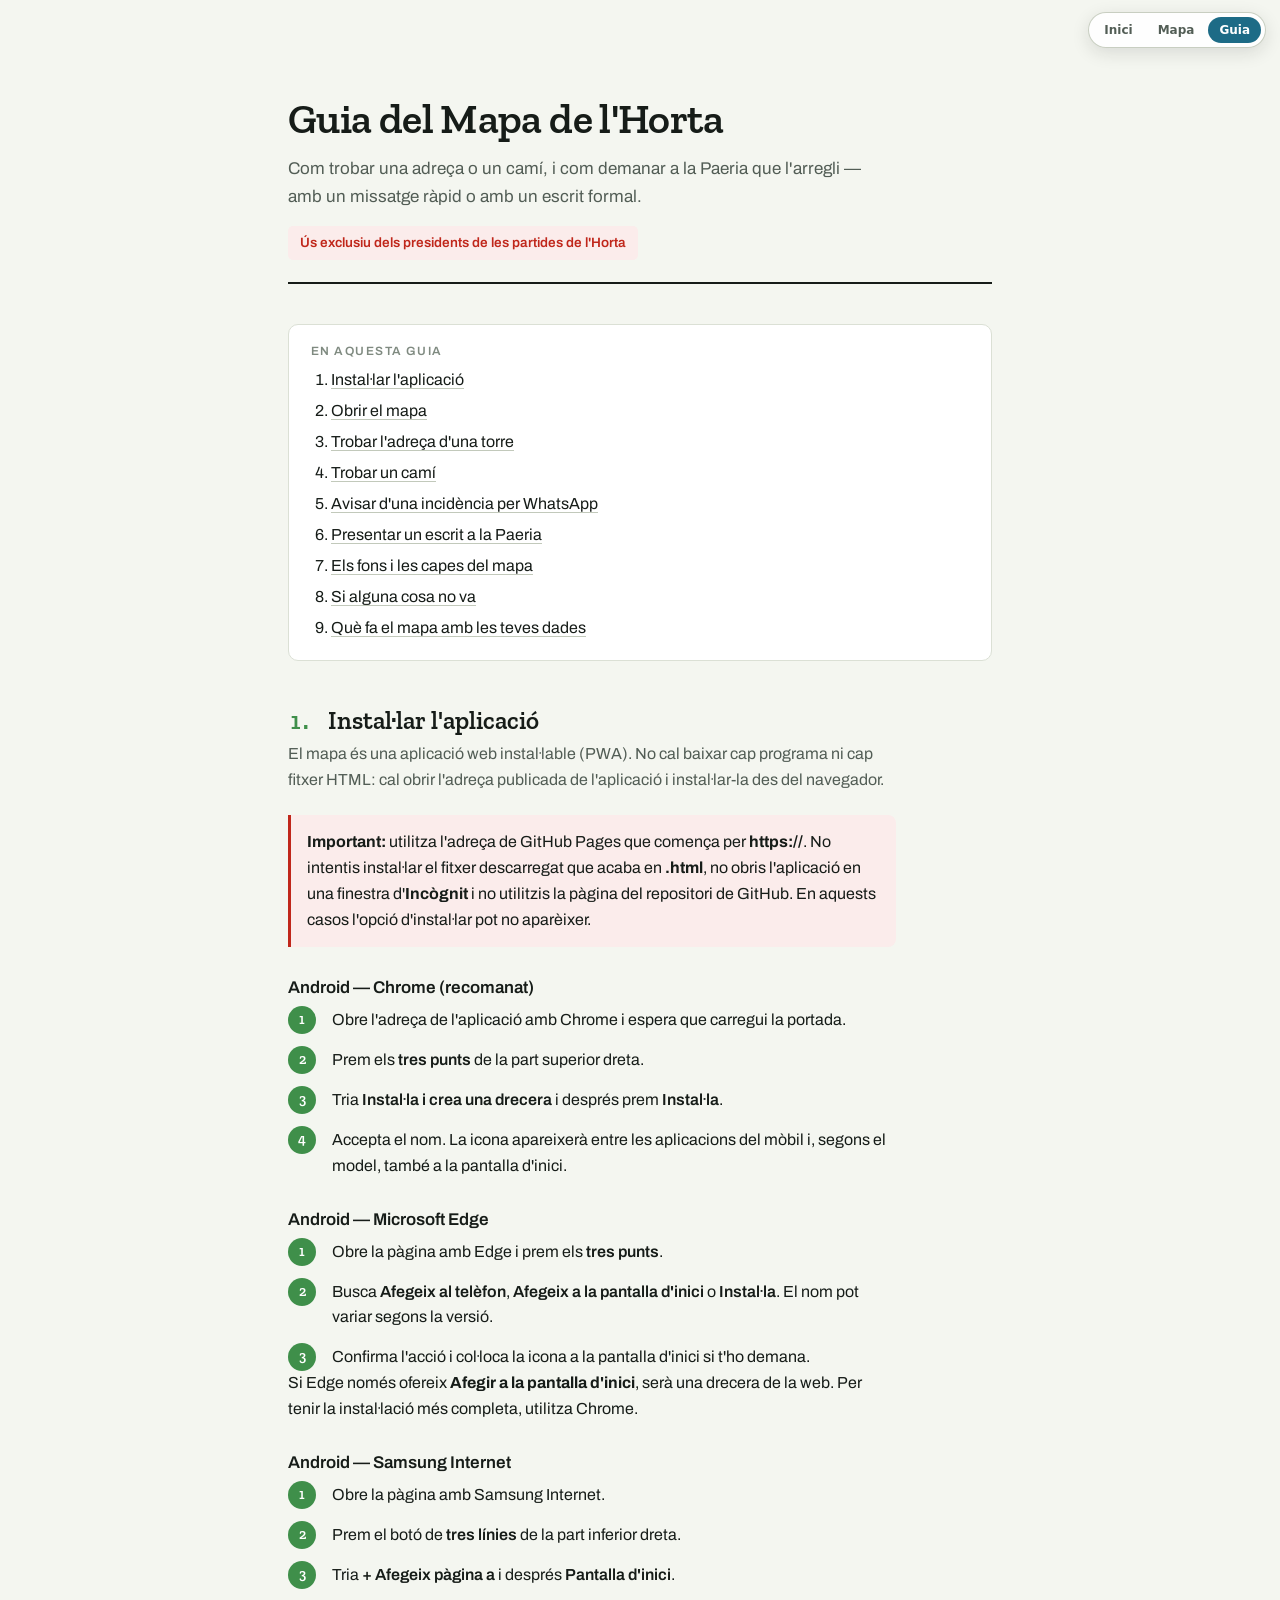
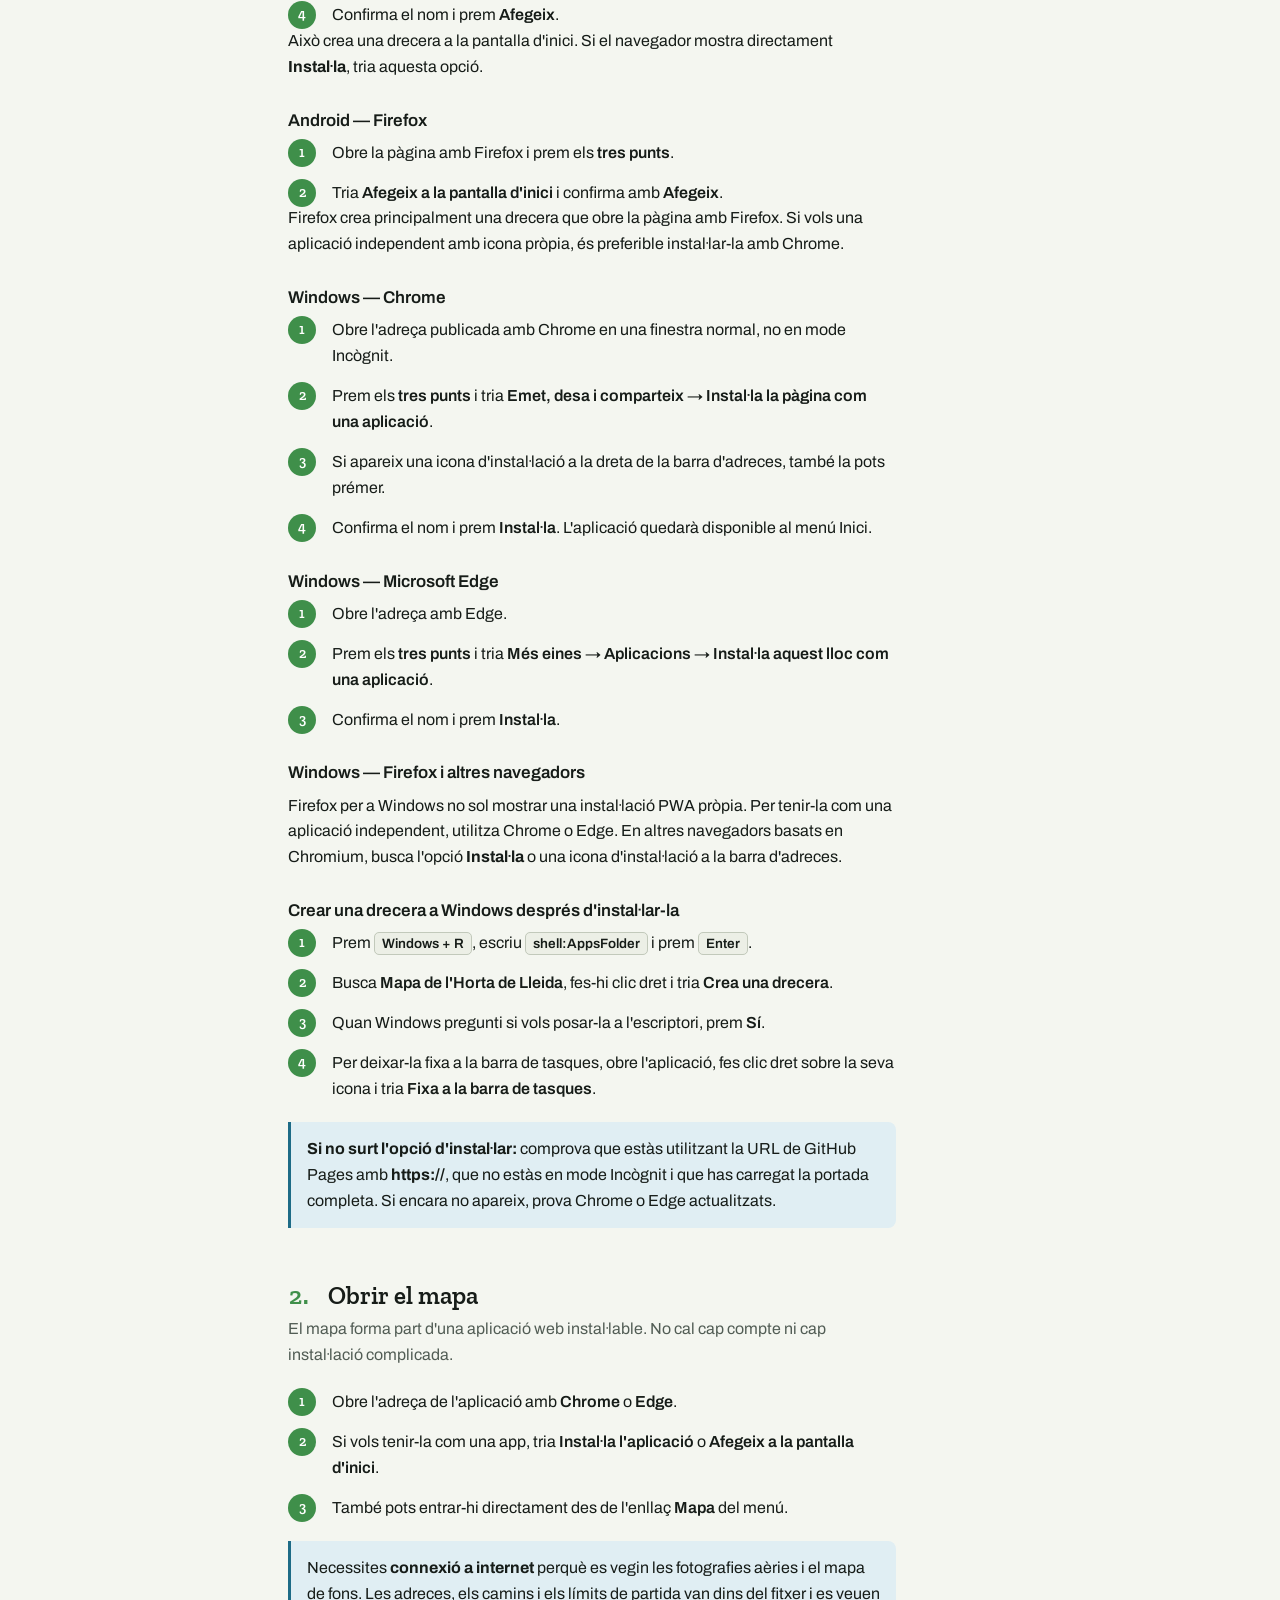
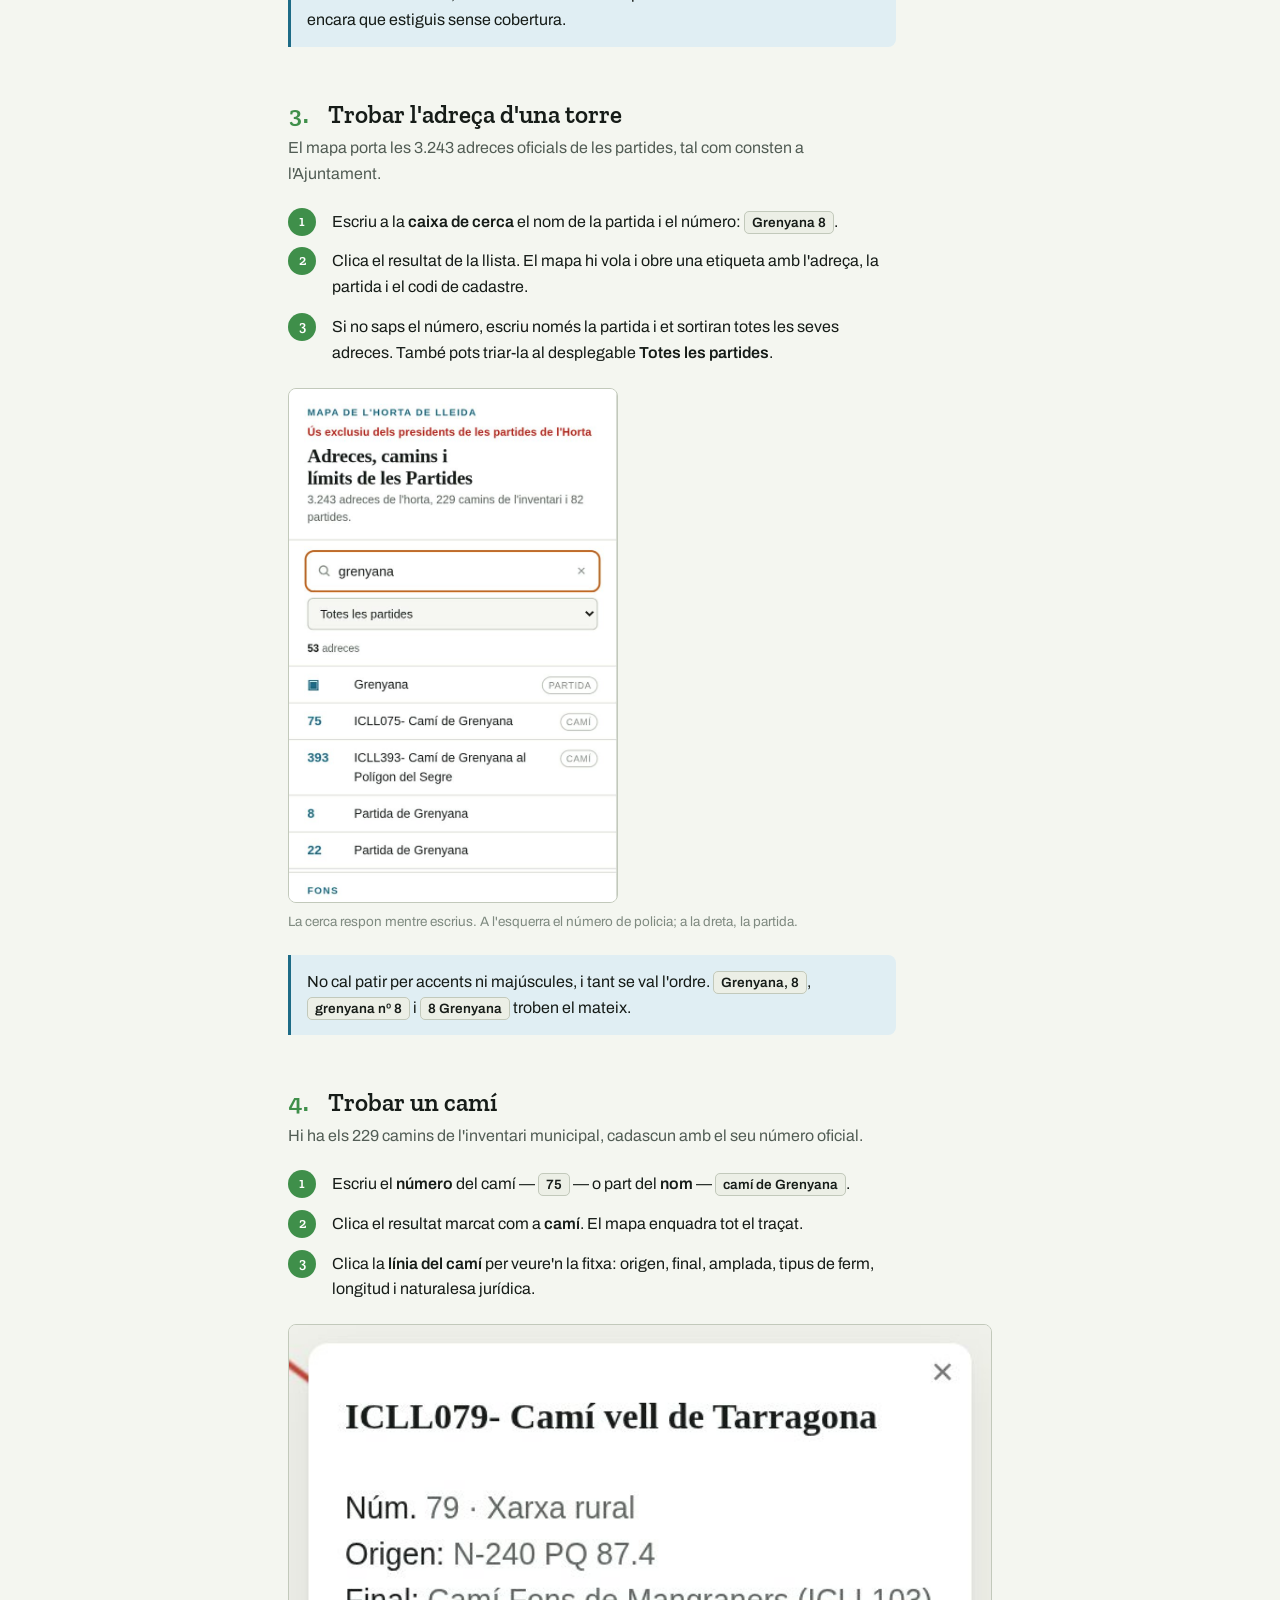
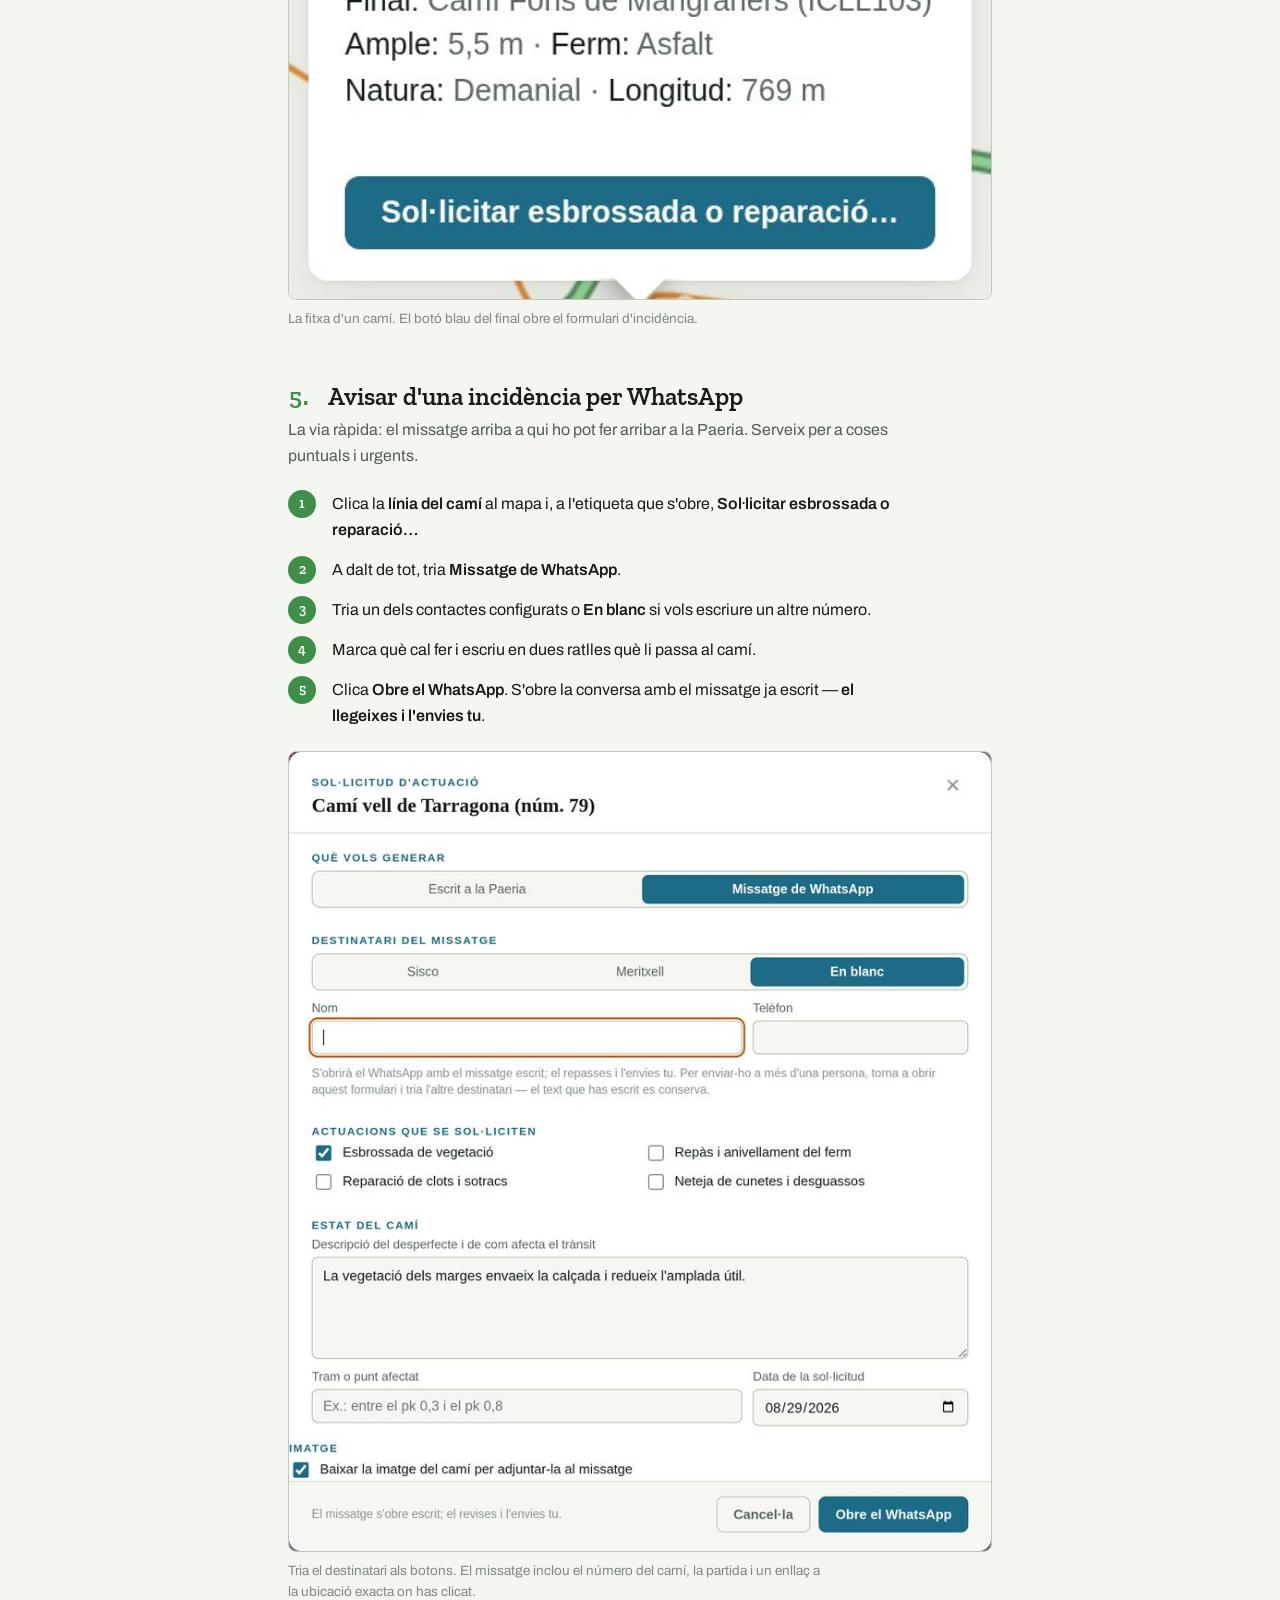
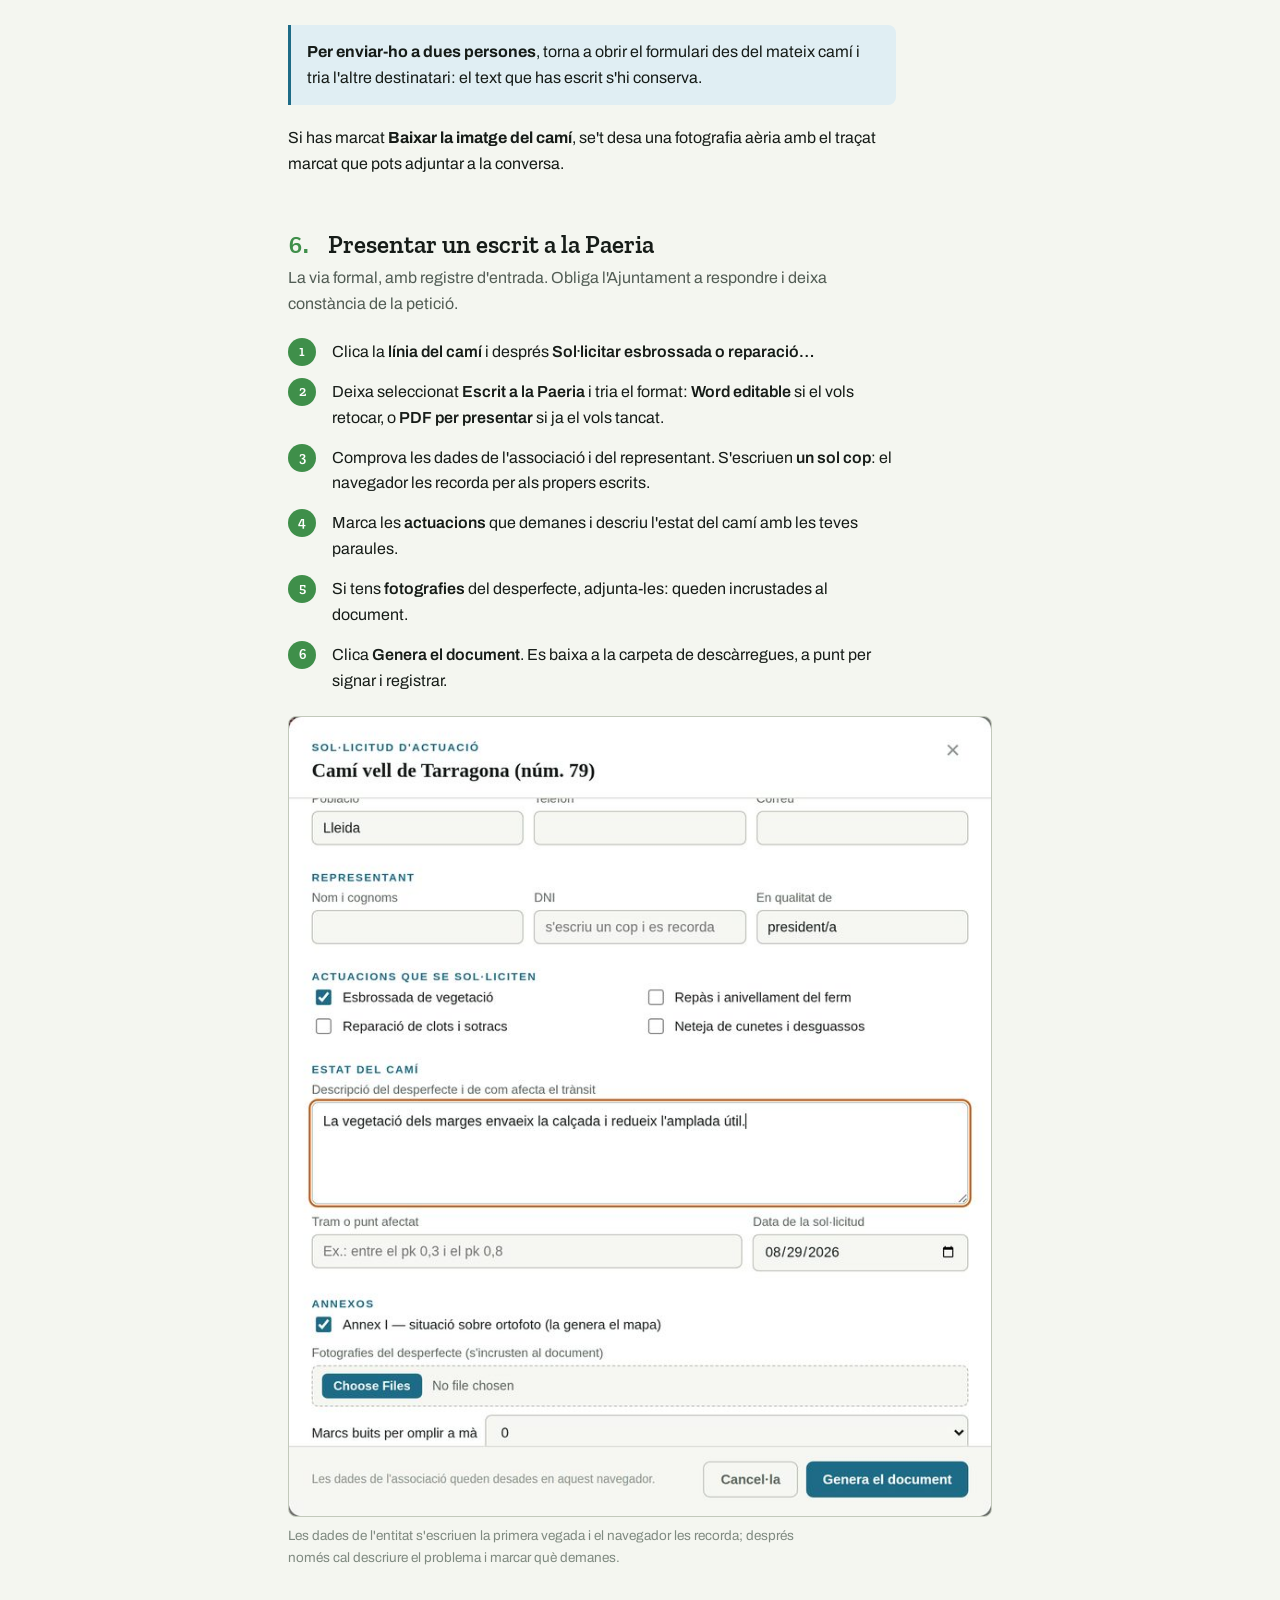
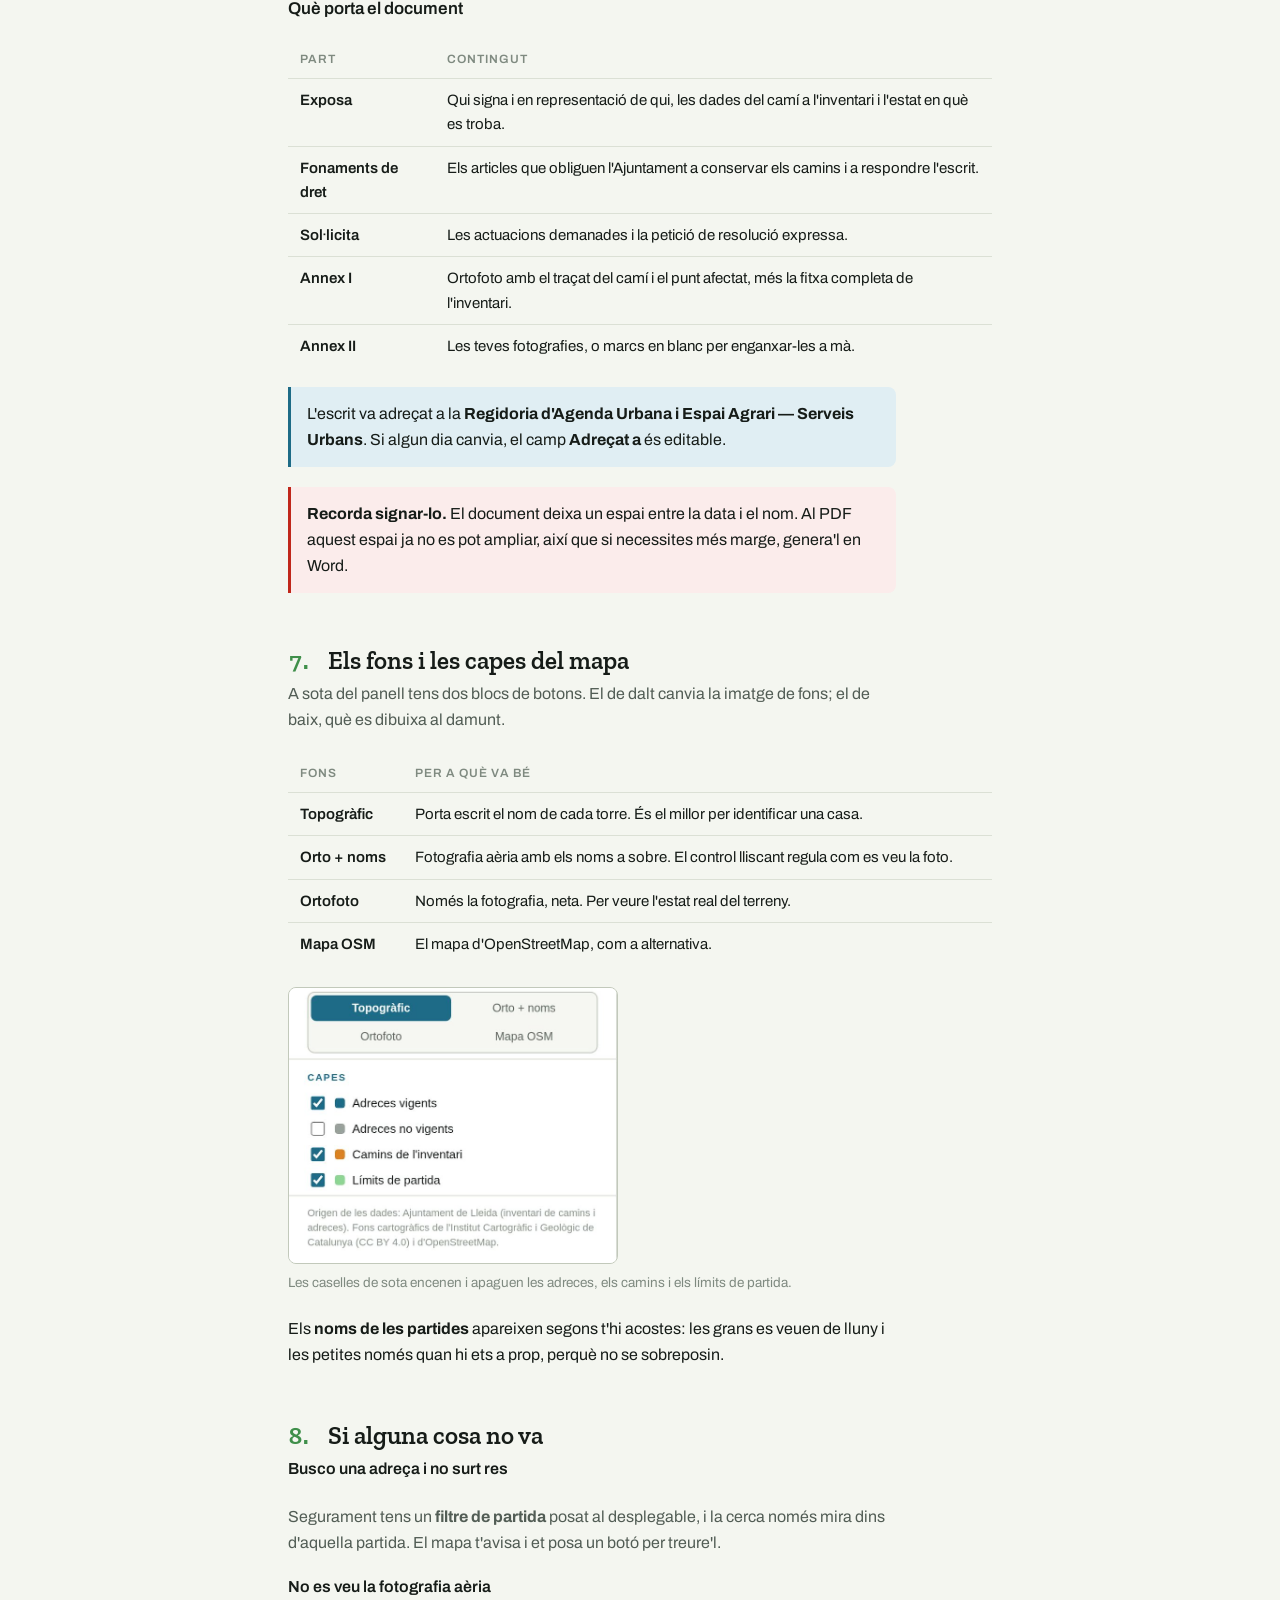
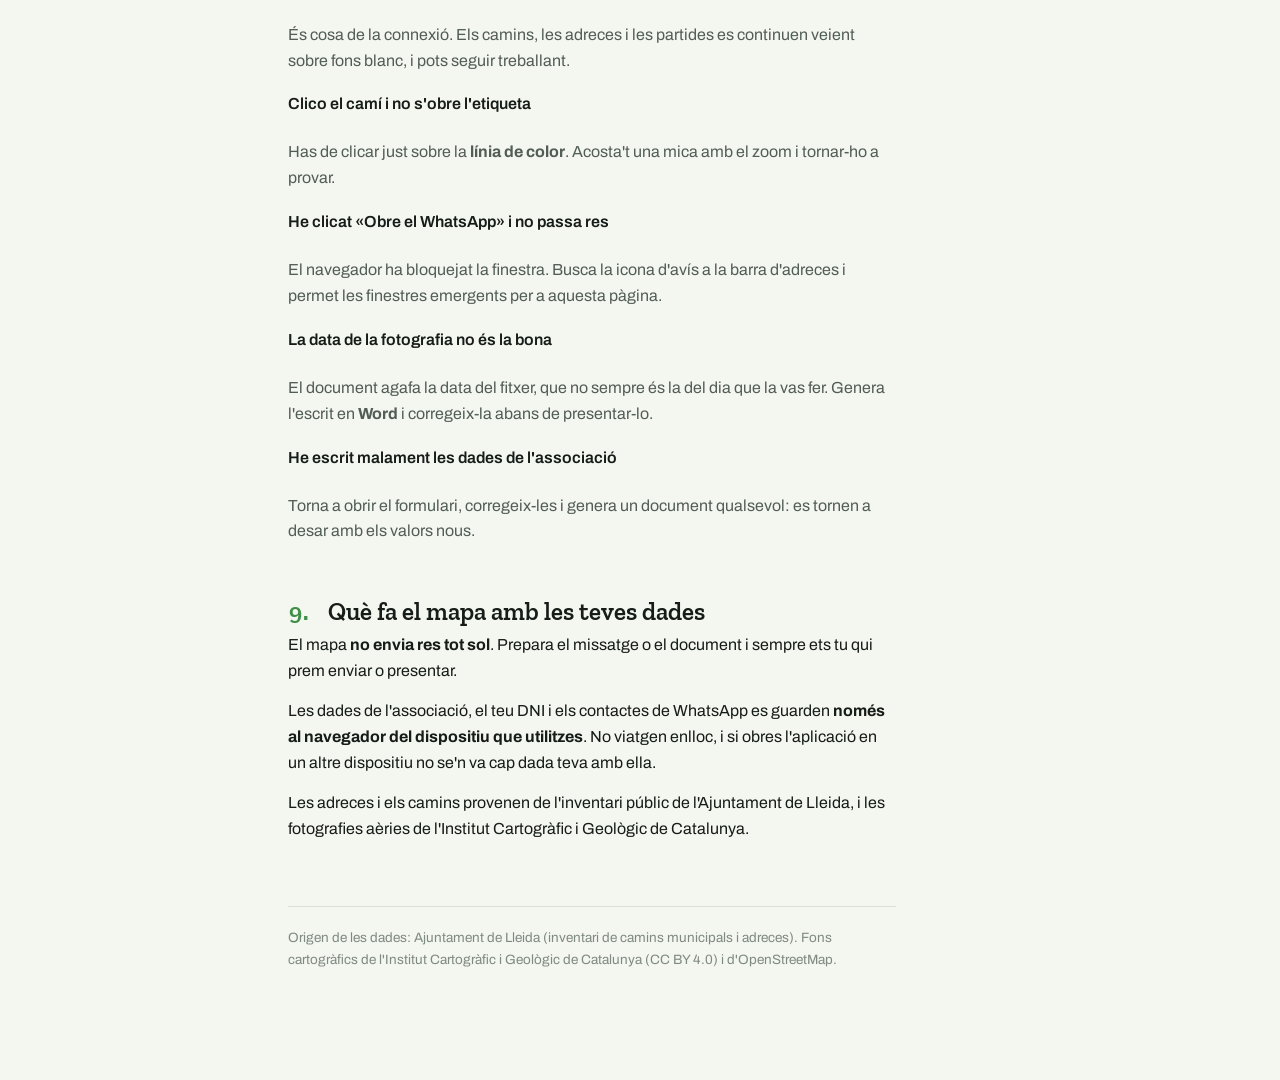
==== commit a426b731: "Add files via upload" ====
--- a/guia.html
+++ b/guia.html
@@ -151,7 +151,6 @@
 <div class="wrap">
 
 <header class="top">
-  <p class="eyebrow">Associació de Veïns Horta Sud de Lleida</p>
   <h1>Guia del Mapa de l'Horta</h1>
   <p class="lede">Com trobar una adreça o un camí, i com demanar a la Paeria que
      l'arregli — amb un missatge ràpid o amb un escrit formal.</p>
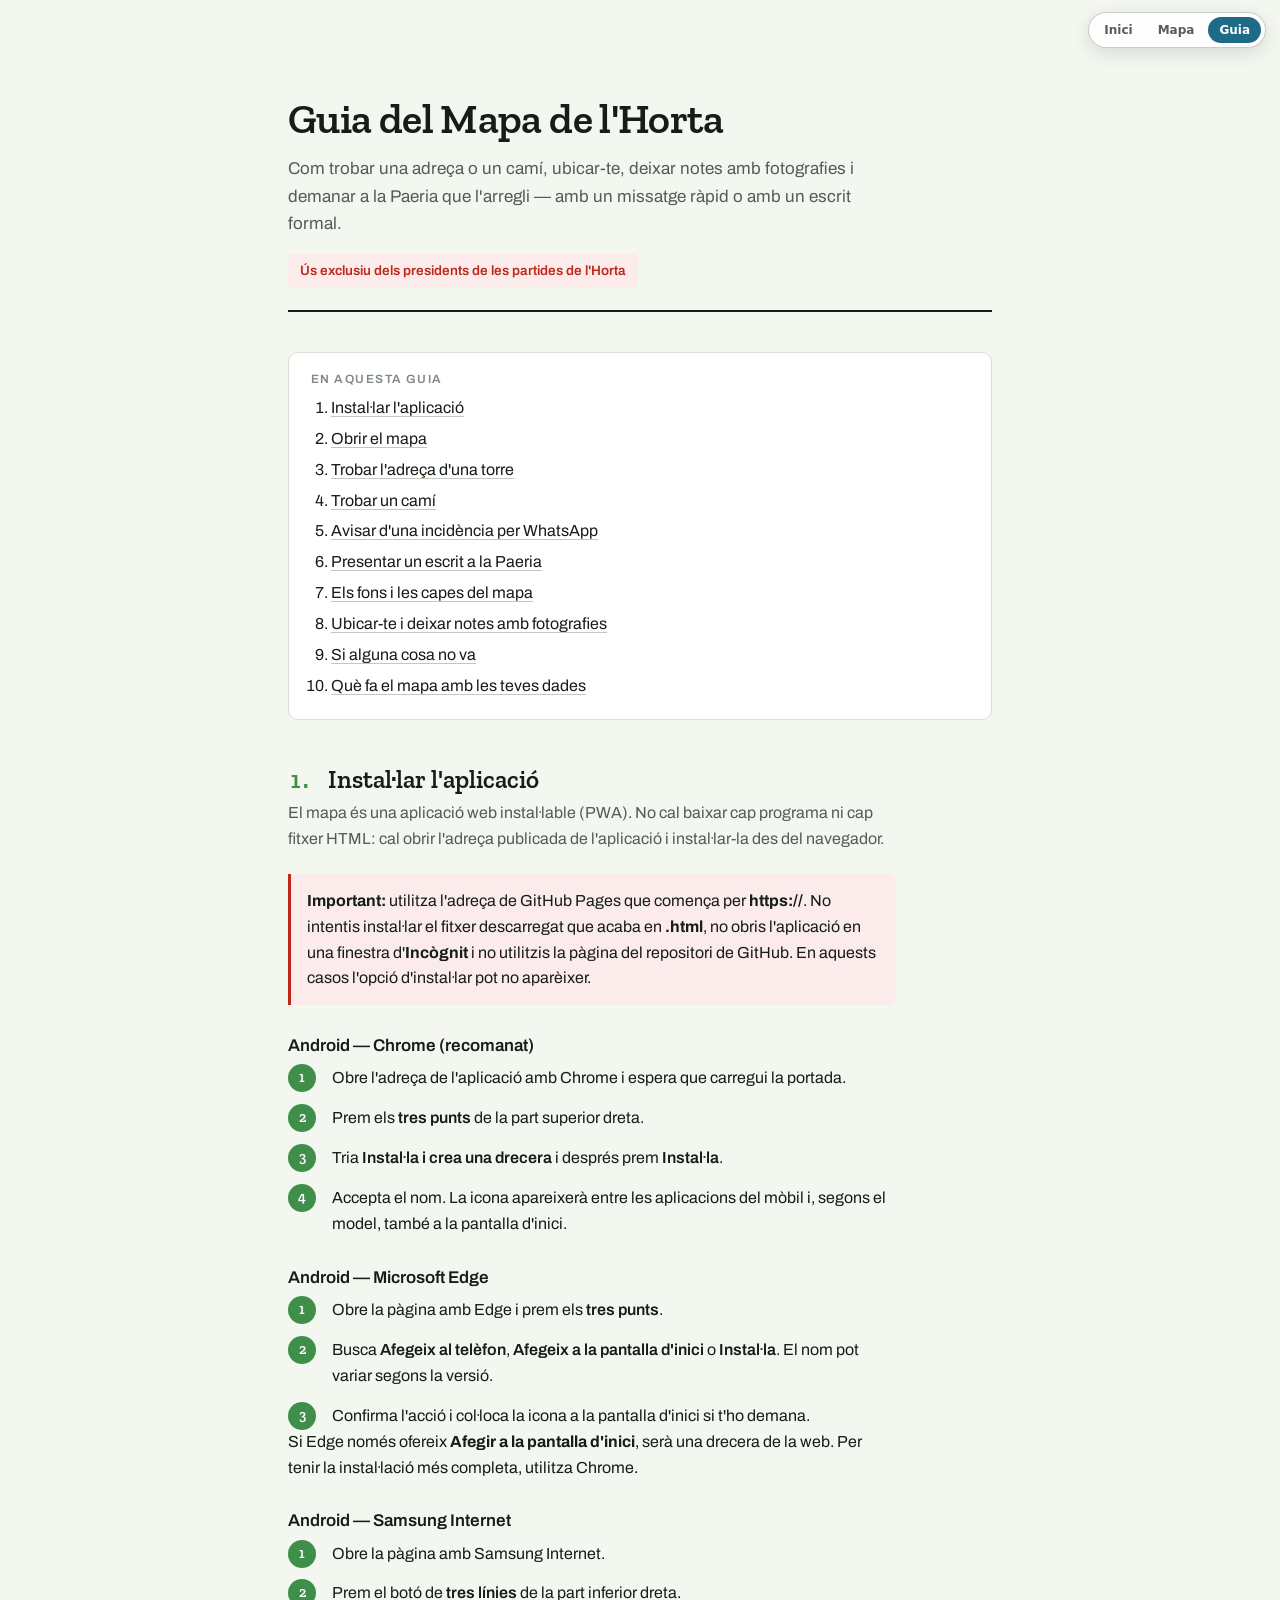
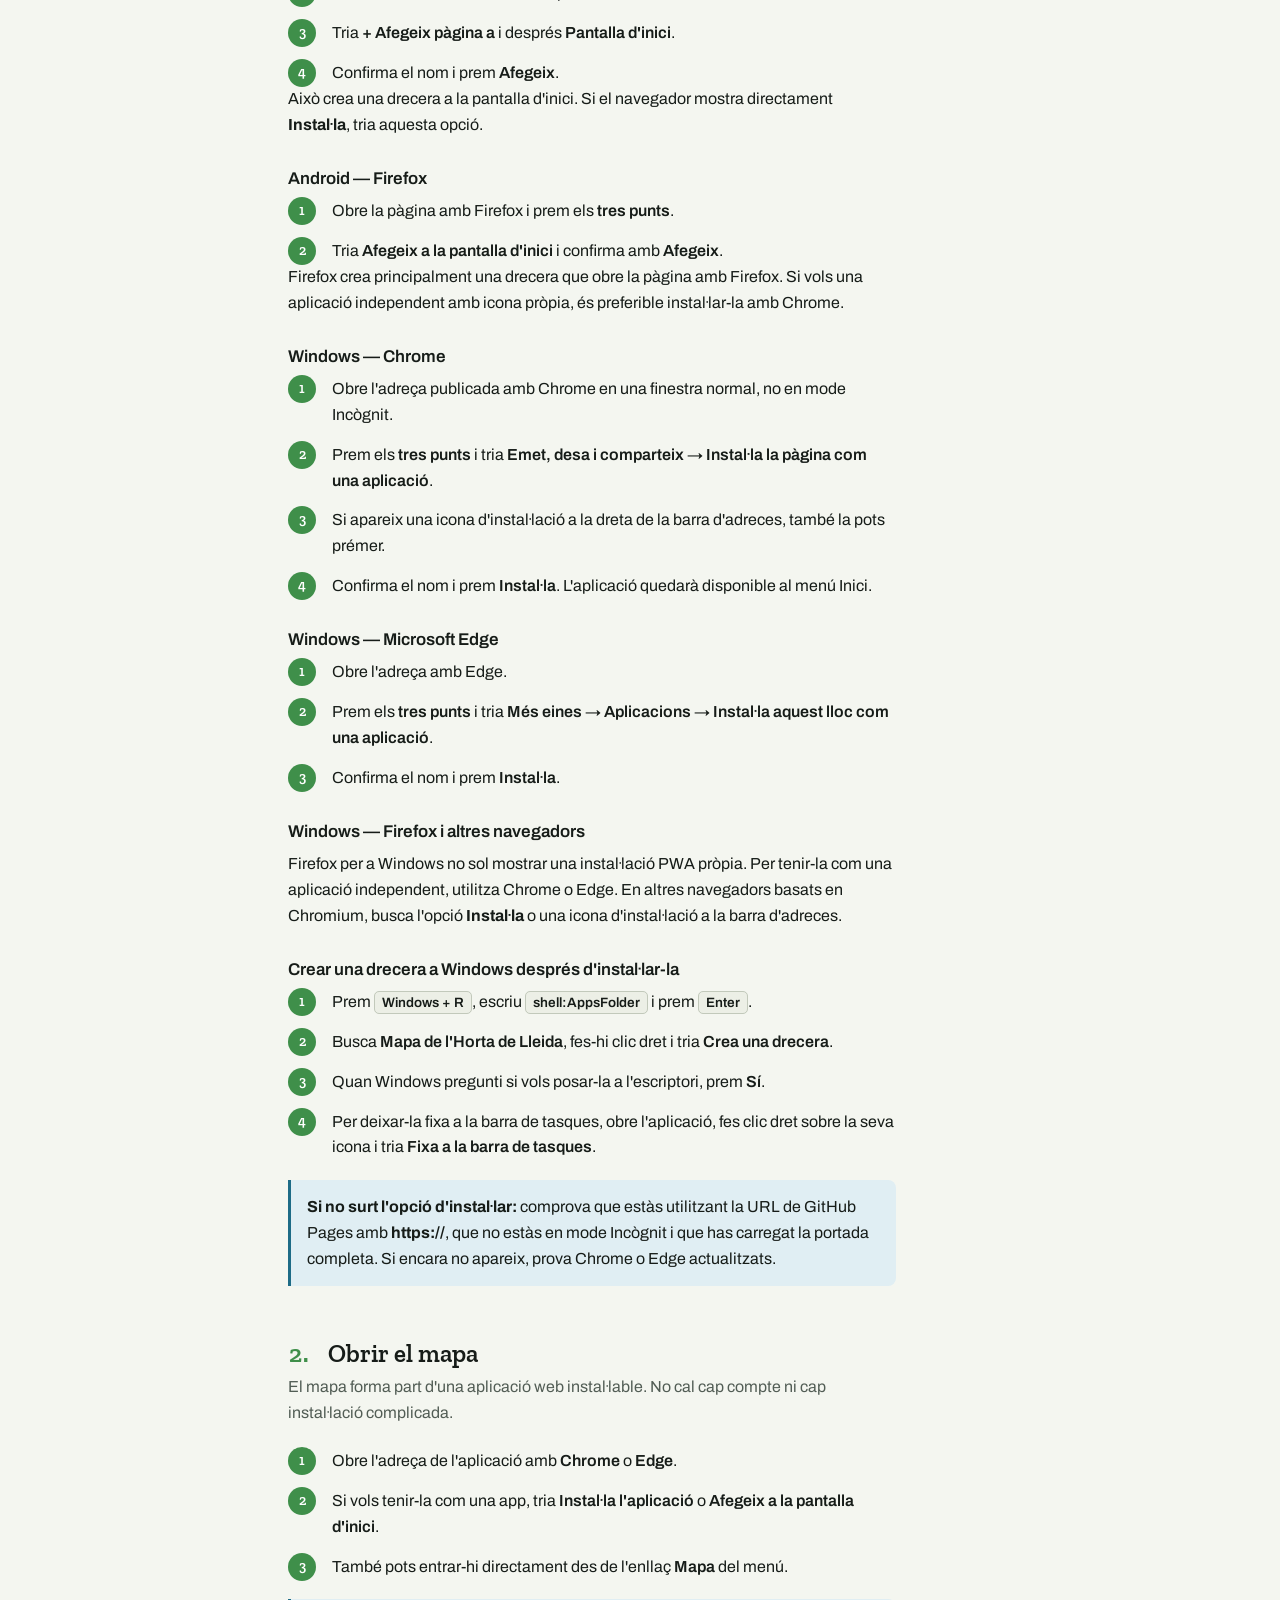
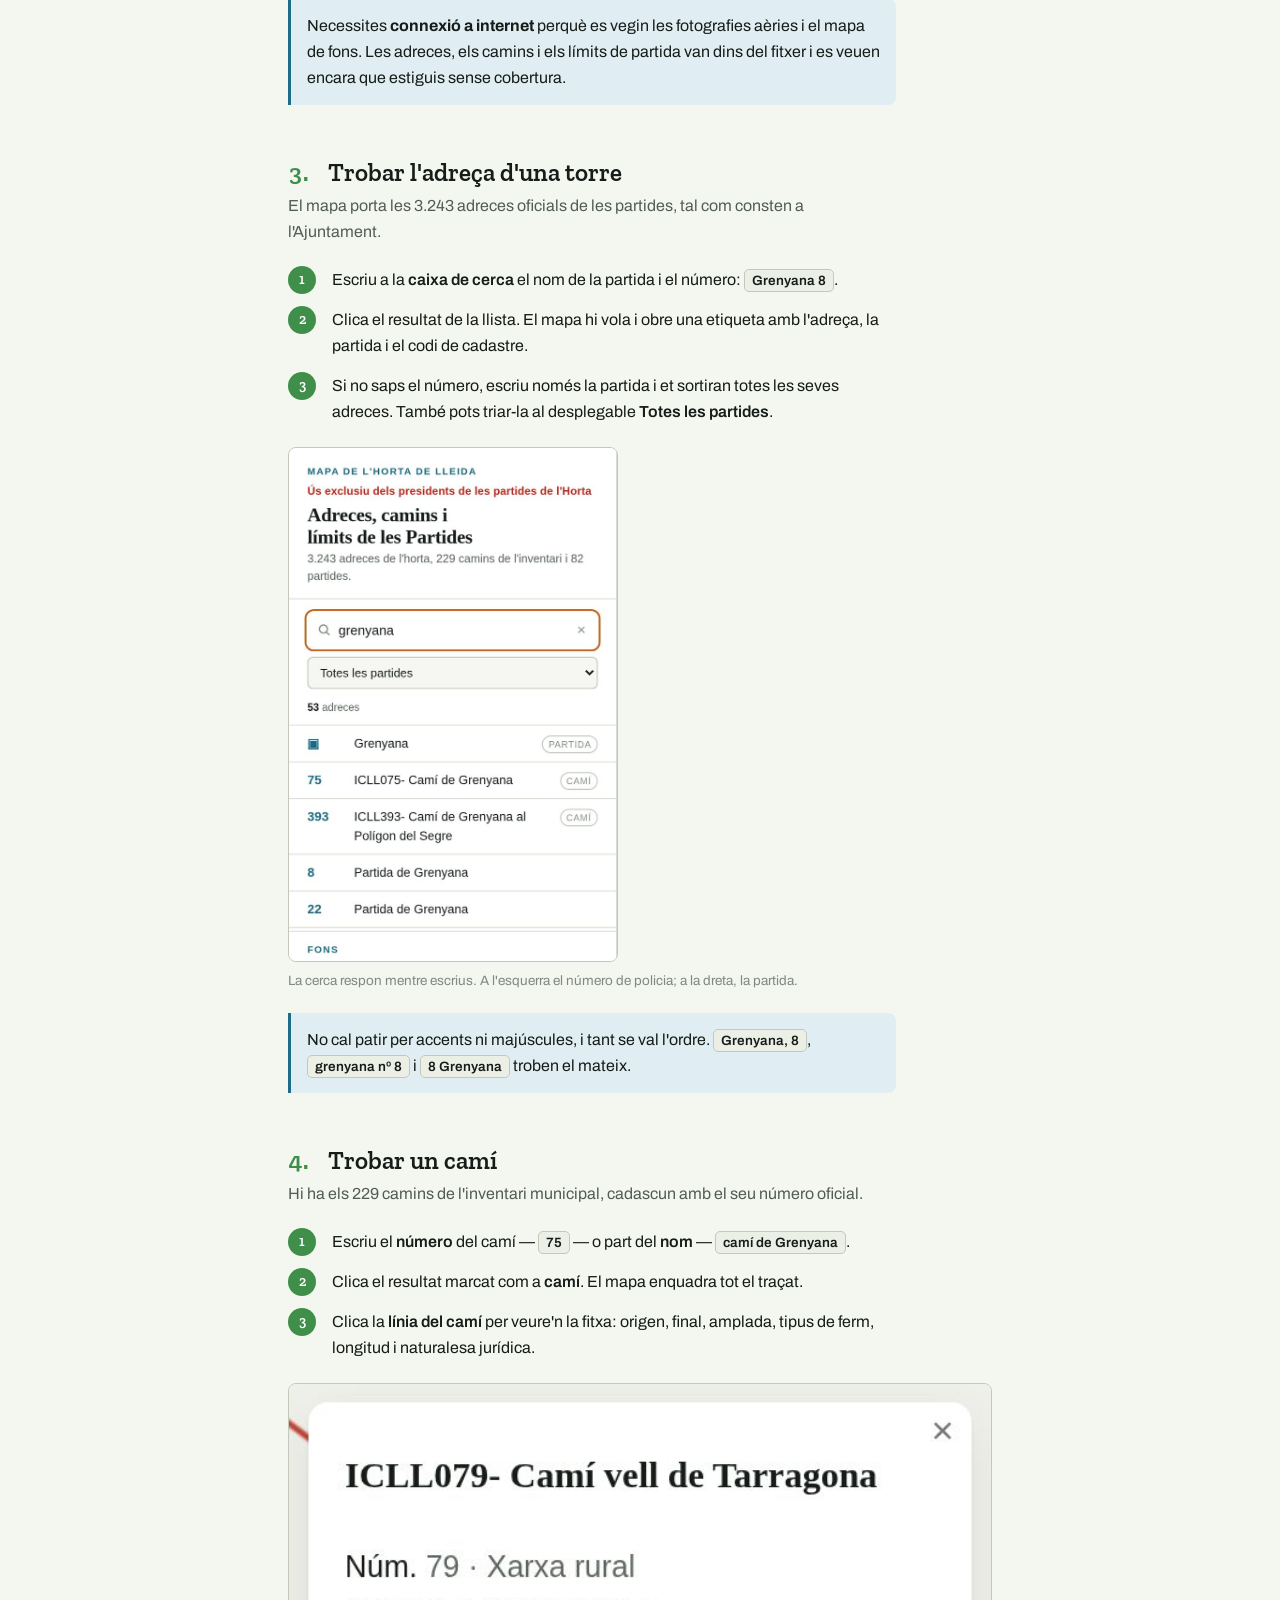
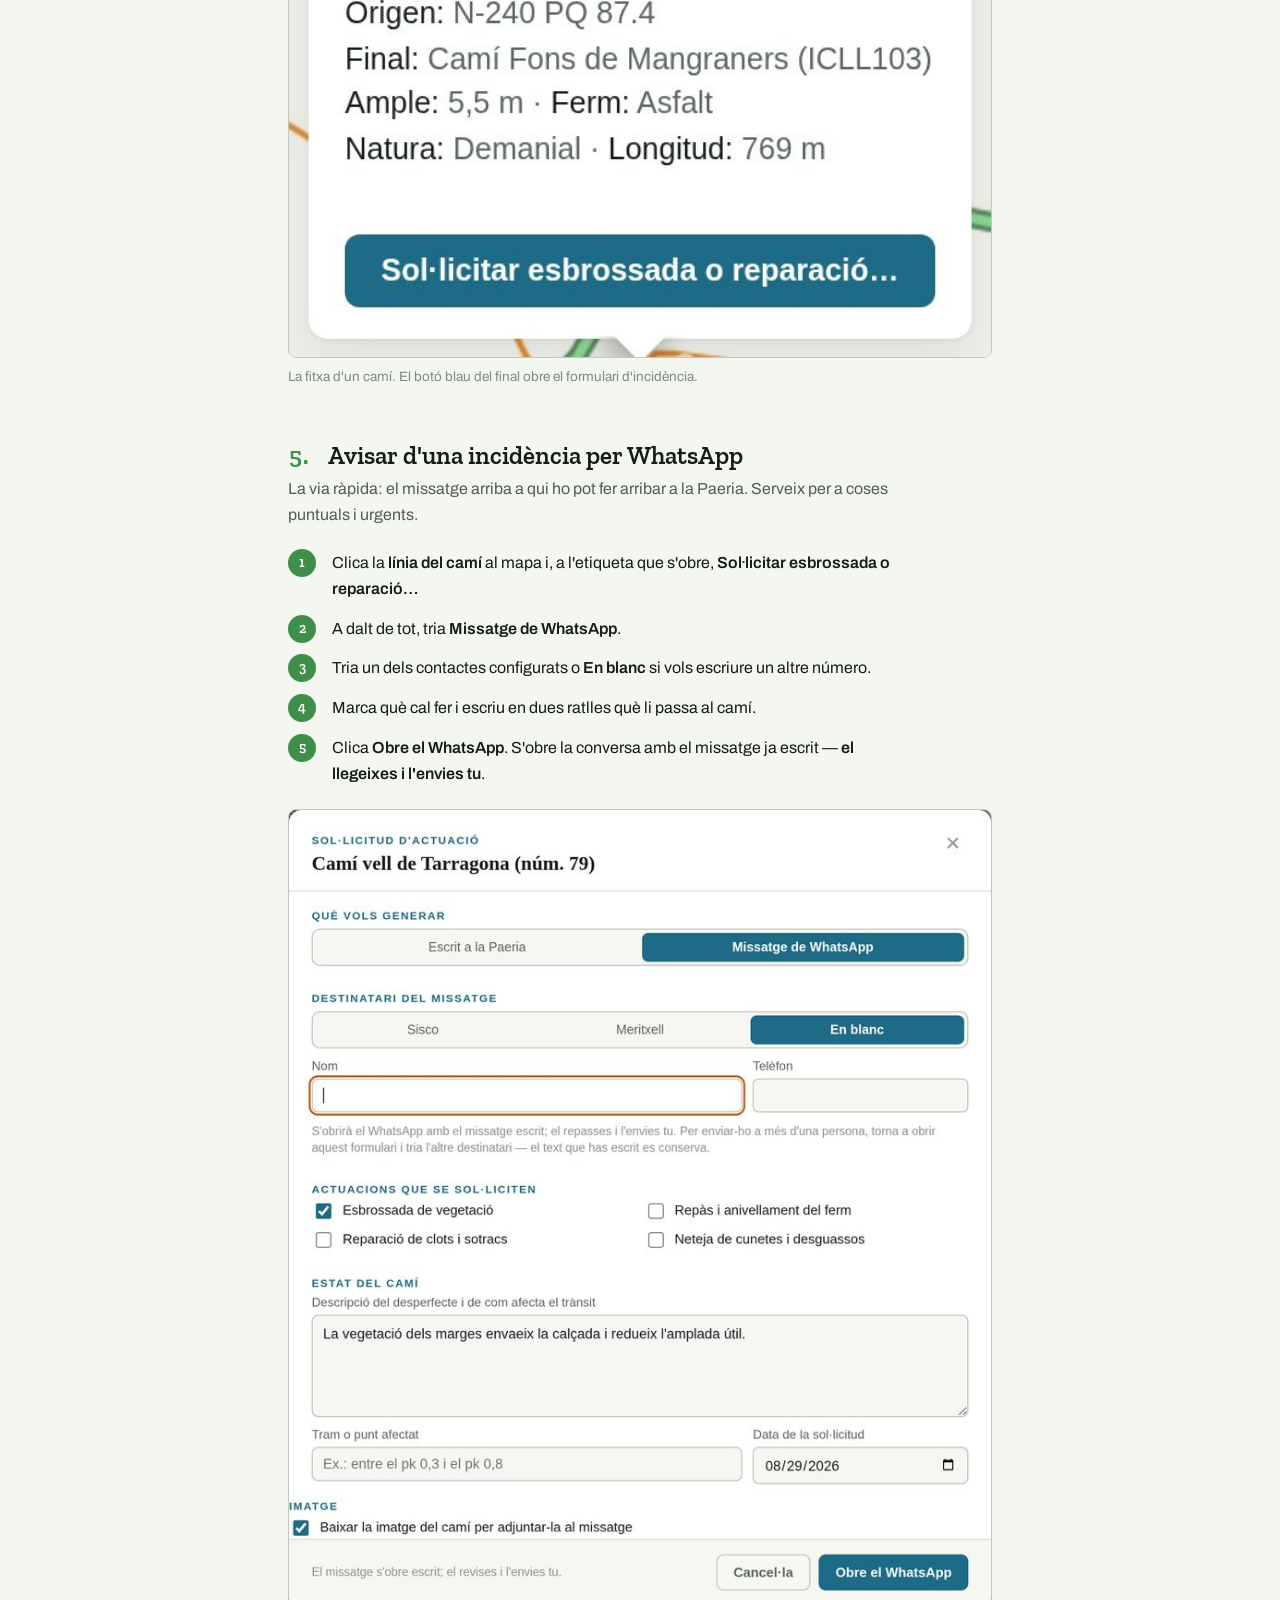
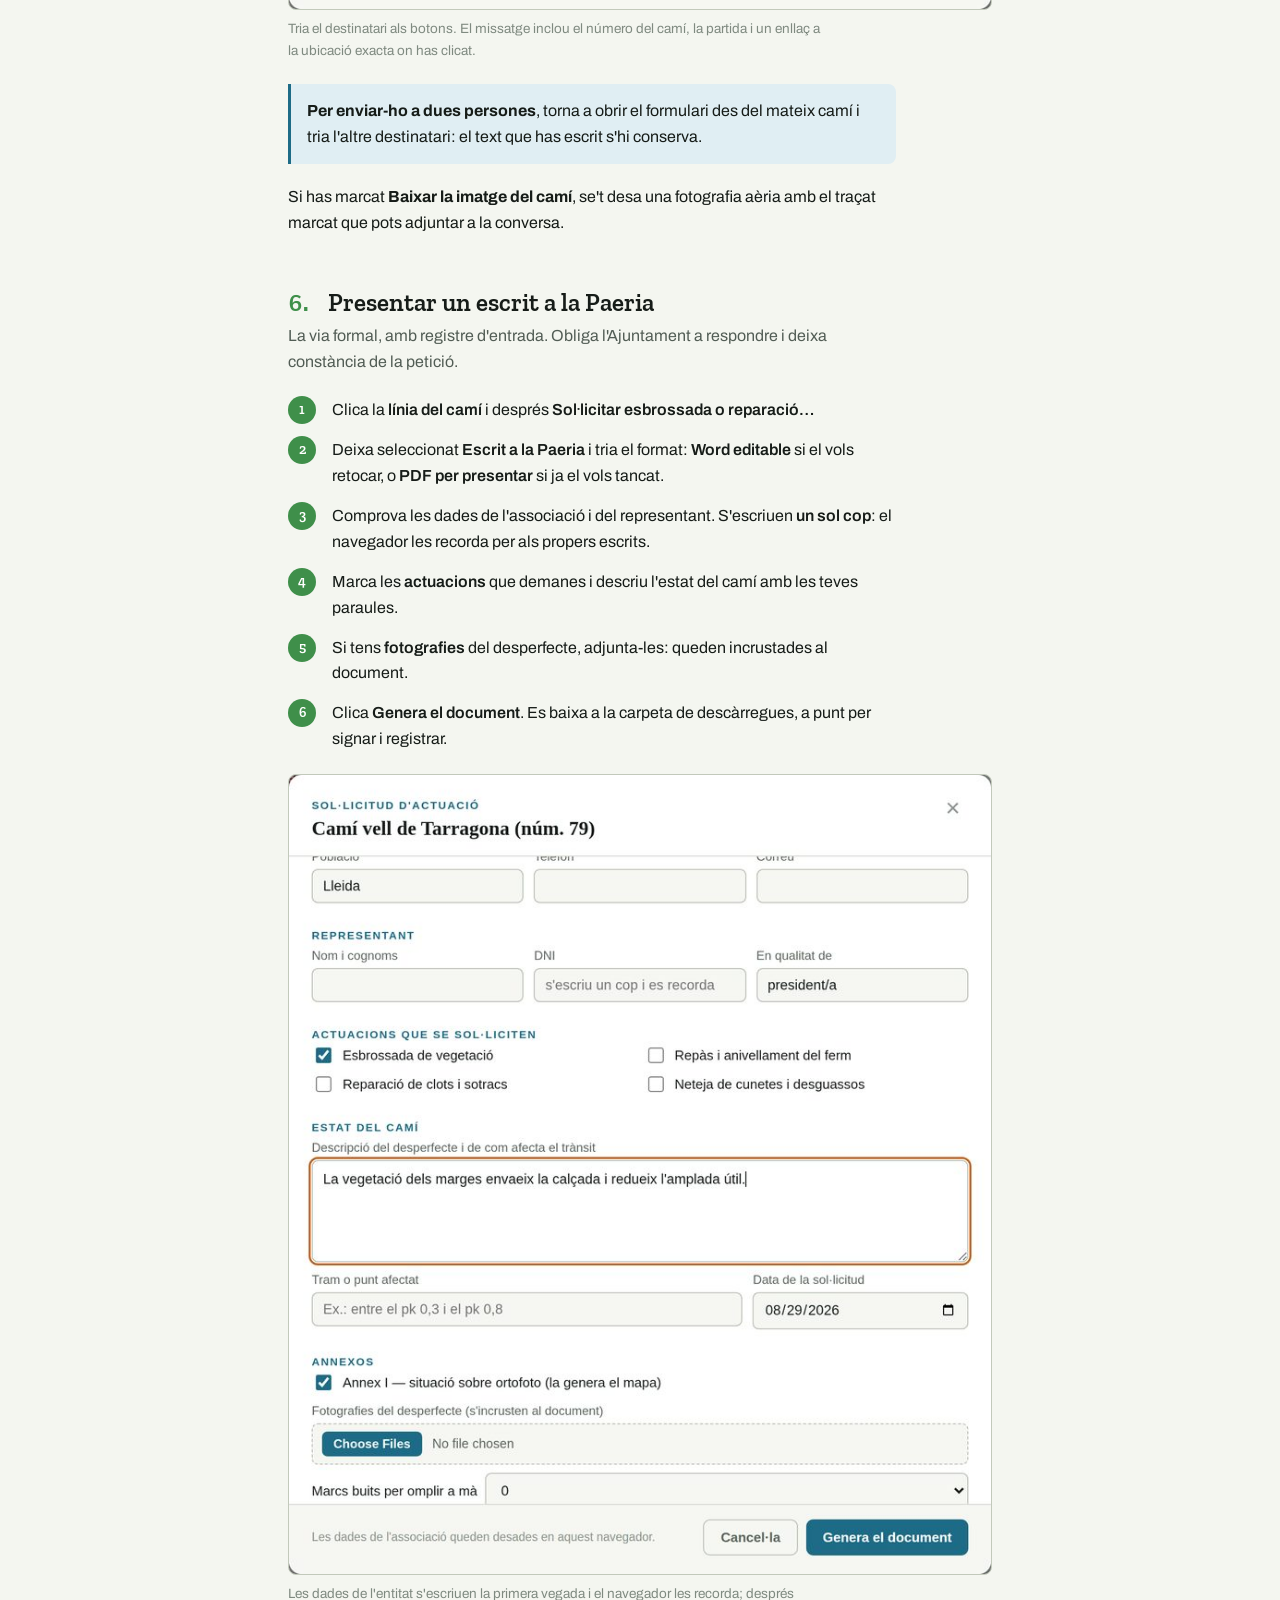
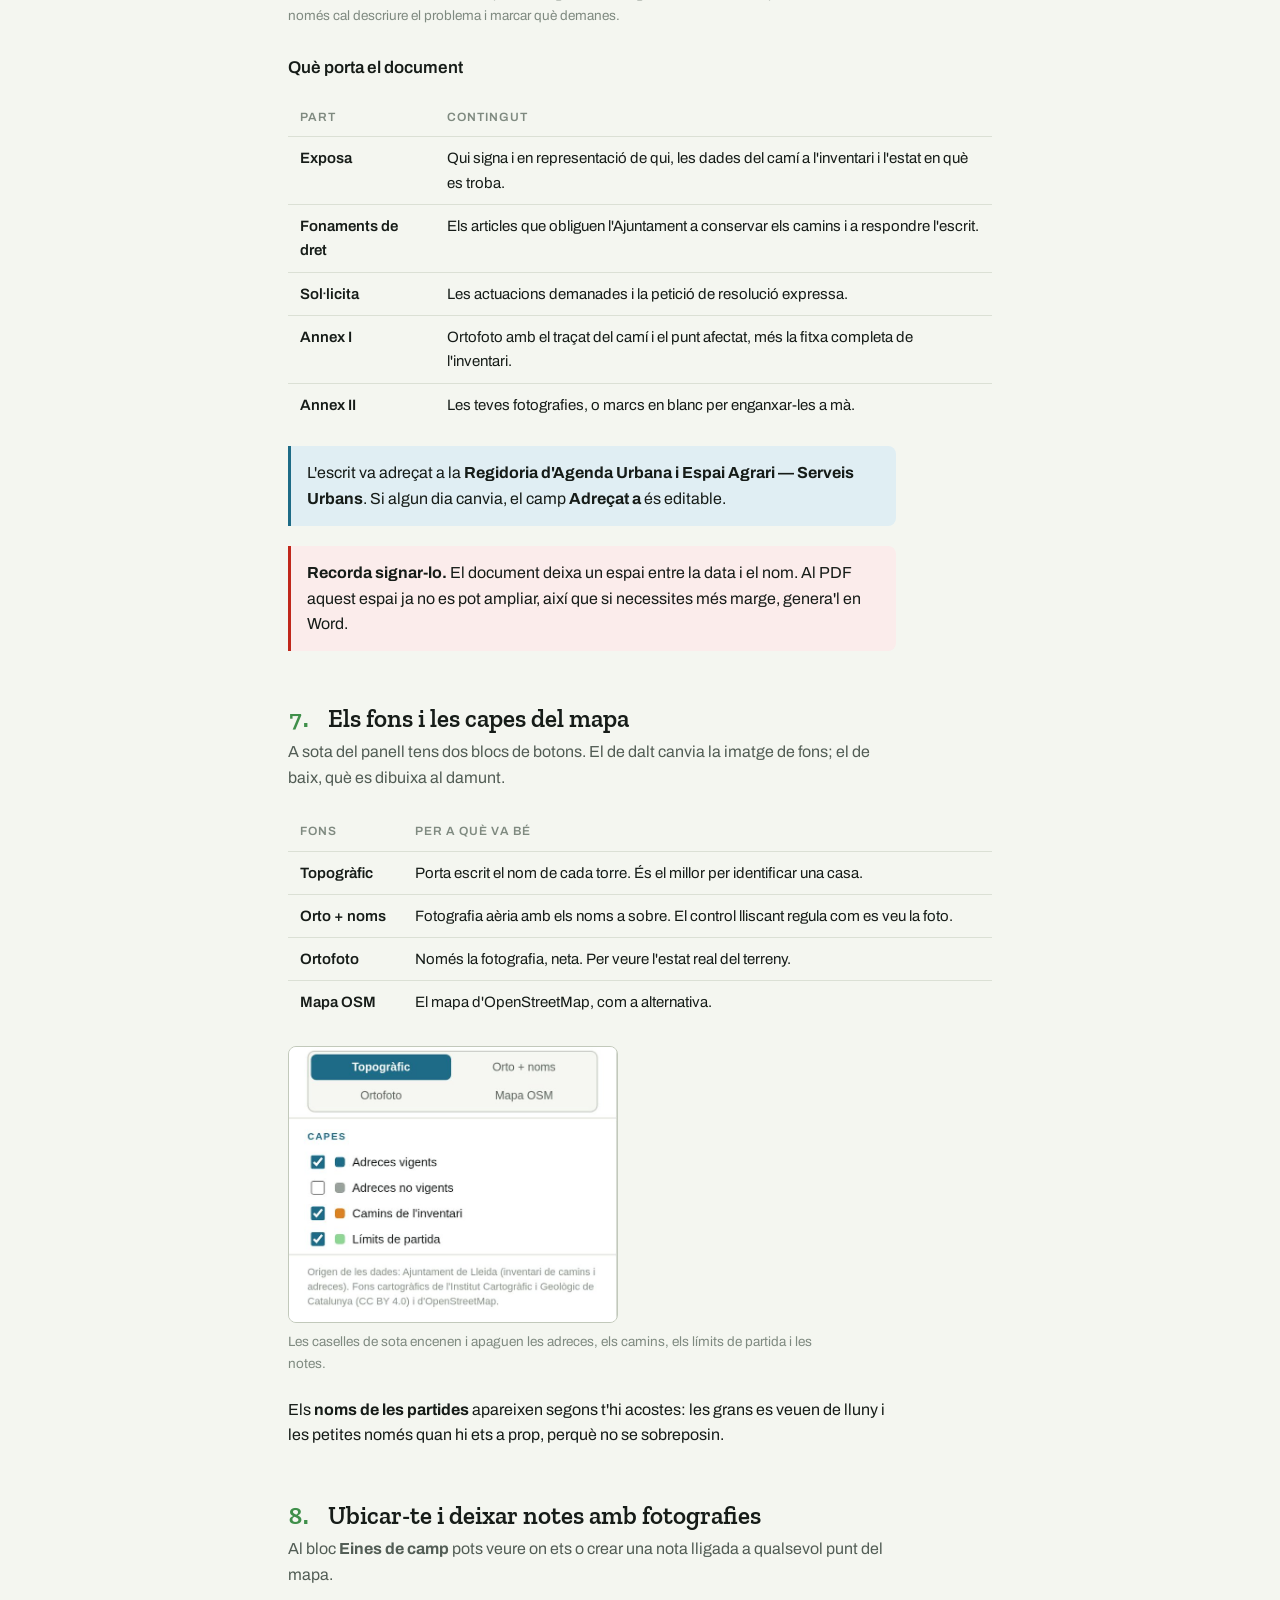
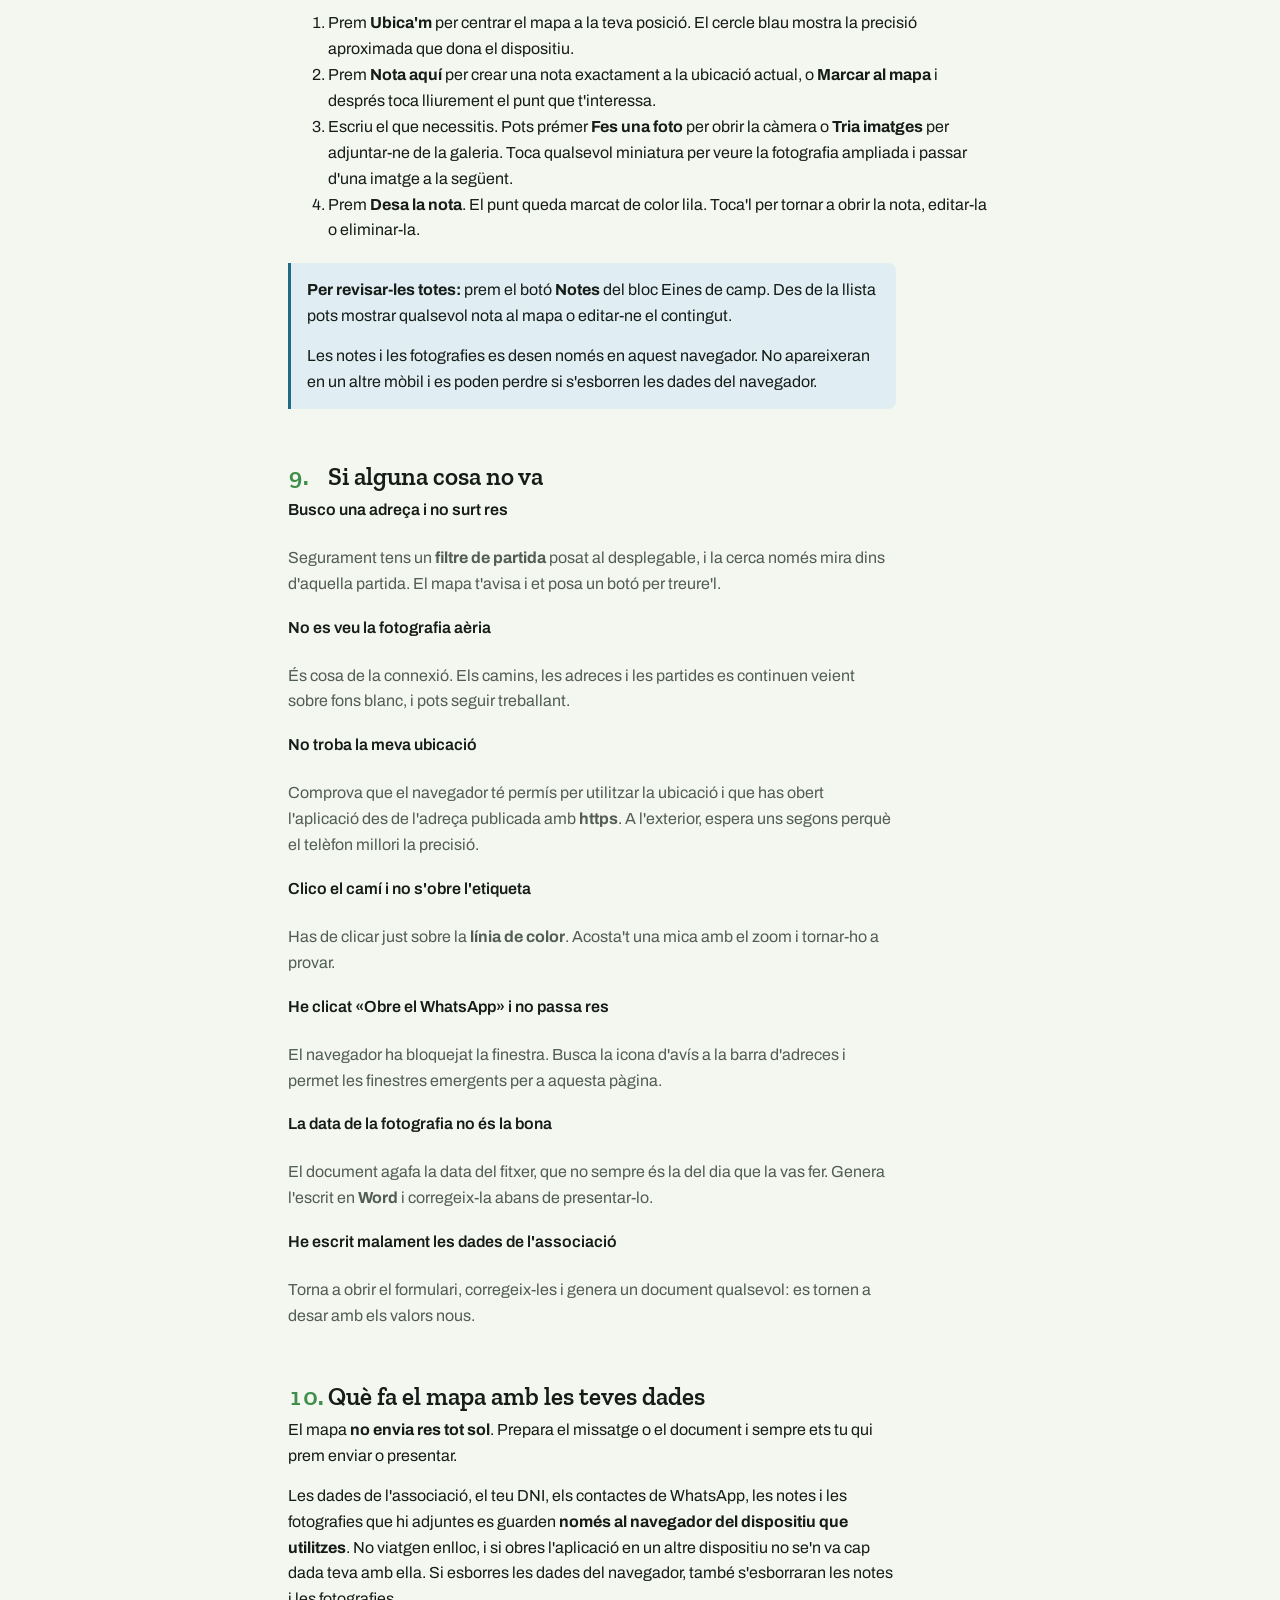
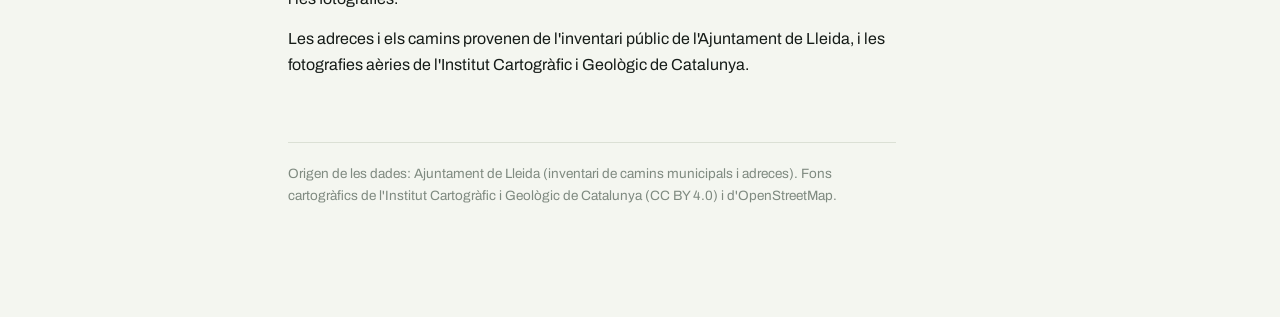
==== commit 6b6a3b16: "Add files via upload" ====
--- a/guia.html
+++ b/guia.html
@@ -152,8 +152,8 @@
 
 <header class="top">
   <h1>Guia del Mapa de l'Horta</h1>
-  <p class="lede">Com trobar una adreça o un camí, i com demanar a la Paeria que
-     l'arregli — amb un missatge ràpid o amb un escrit formal.</p>
+  <p class="lede">Com trobar una adreça o un camí, ubicar-te, deixar notes amb fotografies
+     i demanar a la Paeria que l'arregli — amb un missatge ràpid o amb un escrit formal.</p>
   <p class="restrict">Ús exclusiu dels presidents de les partides de l'Horta</p>
 </header>
 
@@ -167,6 +167,7 @@
     <li><a href="#whatsapp">Avisar d'una incidència per WhatsApp</a></li>
     <li><a href="#escrit">Presentar un escrit a la Paeria</a></li>
     <li><a href="#pantalla">Els fons i les capes del mapa</a></li>
+    <li><a href="#notes">Ubicar-te i deixar notes amb fotografies</a></li>
     <li><a href="#problemes">Si alguna cosa no va</a></li>
     <li><a href="#limits">Què fa el mapa amb les teves dades</a></li>
   </ol>
@@ -380,14 +381,37 @@
   </div>
   <figure>
     <img class="estreta" src="[data-uri]" alt="Botons per triar el fons del mapa i caselles de les capes">
-    <figcaption>Les caselles de sota encenen i apaguen les adreces, els camins i els límits de partida.</figcaption>
+    <figcaption>Les caselles de sota encenen i apaguen les adreces, els camins, els límits de partida i les notes.</figcaption>
   </figure>
   <p>Els <b>noms de les partides</b> apareixen segons t'hi acostes: les grans es veuen de
      lluny i les petites només quan hi ets a prop, perquè no se sobreposin.</p>
 </section>
 
+<section id="notes">
+  <h2><span class="num">8.</span>Ubicar-te i deixar notes amb fotografies</h2>
+  <p class="intro">Al bloc <b>Eines de camp</b> pots veure on ets o crear una nota lligada
+     a qualsevol punt del mapa.</p>
+  <ol>
+    <li>Prem <b>Ubica'm</b> per centrar el mapa a la teva posició. El cercle blau mostra
+        la precisió aproximada que dona el dispositiu.</li>
+    <li>Prem <b>Nota aquí</b> per crear una nota exactament a la ubicació actual, o
+        <b>Marcar al mapa</b> i després toca lliurement el punt que t'interessa.</li>
+    <li>Escriu el que necessitis. Pots prémer <b>Fes una foto</b> per obrir la càmera o
+        <b>Tria imatges</b> per adjuntar-ne de la galeria. Toca qualsevol miniatura per
+        veure la fotografia ampliada i passar d'una imatge a la següent.</li>
+    <li>Prem <b>Desa la nota</b>. El punt queda marcat de color lila. Toca'l per tornar a
+        obrir la nota, editar-la o eliminar-la.</li>
+  </ol>
+  <div class="nota">
+    <p><b>Per revisar-les totes:</b> prem el botó <b>Notes</b> del bloc Eines de camp.
+       Des de la llista pots mostrar qualsevol nota al mapa o editar-ne el contingut.</p>
+    <p>Les notes i les fotografies es desen només en aquest navegador. No apareixeran en
+       un altre mòbil i es poden perdre si s'esborren les dades del navegador.</p>
+  </div>
+</section>
+
 <section id="problemes">
-  <h2><span class="num">8.</span>Si alguna cosa no va</h2>
+  <h2><span class="num">9.</span>Si alguna cosa no va</h2>
   <dl>
     <dt>Busco una adreça i no surt res</dt>
     <dd>Segurament tens un <b>filtre de partida</b> posat al desplegable, i la cerca només
@@ -397,6 +421,11 @@
     <dd>És cosa de la connexió. Els camins, les adreces i les partides es continuen veient
         sobre fons blanc, i pots seguir treballant.</dd>
 
+    <dt>No troba la meva ubicació</dt>
+    <dd>Comprova que el navegador té permís per utilitzar la ubicació i que has obert
+        l'aplicació des de l'adreça publicada amb <b>https</b>. A l'exterior, espera uns
+        segons perquè el telèfon millori la precisió.</dd>
+
     <dt>Clico el camí i no s'obre l'etiqueta</dt>
     <dd>Has de clicar just sobre la <b>línia de color</b>. Acosta't una mica amb el zoom
         i tornar-ho a provar.</dd>
@@ -416,12 +445,14 @@
 </section>
 
 <section id="limits">
-  <h2><span class="num">9.</span>Què fa el mapa amb les teves dades</h2>
+  <h2><span class="num">10.</span>Què fa el mapa amb les teves dades</h2>
   <p>El mapa <b>no envia res tot sol</b>. Prepara el missatge o el document i sempre ets tu
      qui prem enviar o presentar.</p>
-  <p>Les dades de l'associació, el teu DNI i els contactes de WhatsApp es guarden
+  <p>Les dades de l'associació, el teu DNI, els contactes de WhatsApp, les notes i les
+     fotografies que hi adjuntes es guarden
      <b>només al navegador del dispositiu que utilitzes</b>. No viatgen enlloc, i si obres
-     l'aplicació en un altre dispositiu no se'n va cap dada teva amb ella.</p>
+     l'aplicació en un altre dispositiu no se'n va cap dada teva amb ella. Si esborres les
+     dades del navegador, també s'esborraran les notes i les fotografies.</p>
   <p>Les adreces i els camins provenen de l'inventari públic de l'Ajuntament de Lleida, i
      les fotografies aèries de l'Institut Cartogràfic i Geològic de Catalunya.</p>
 </section>
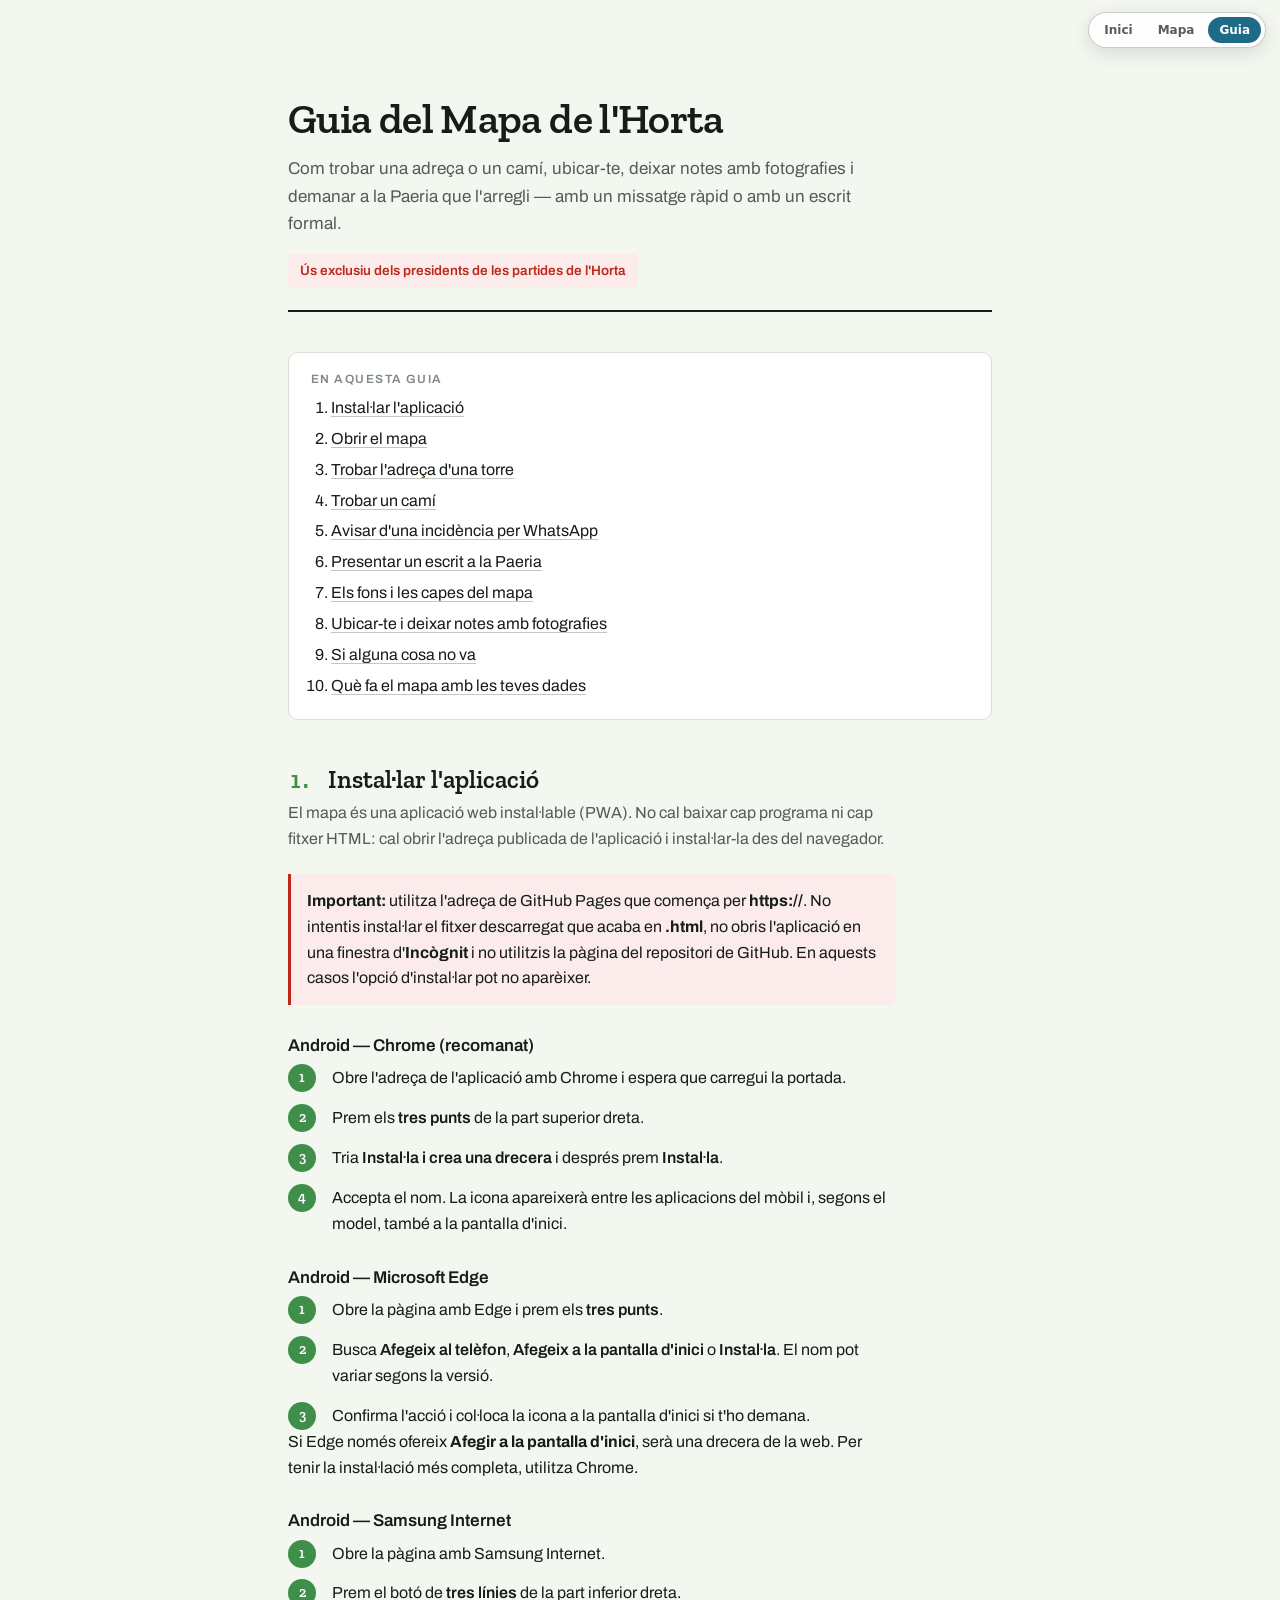
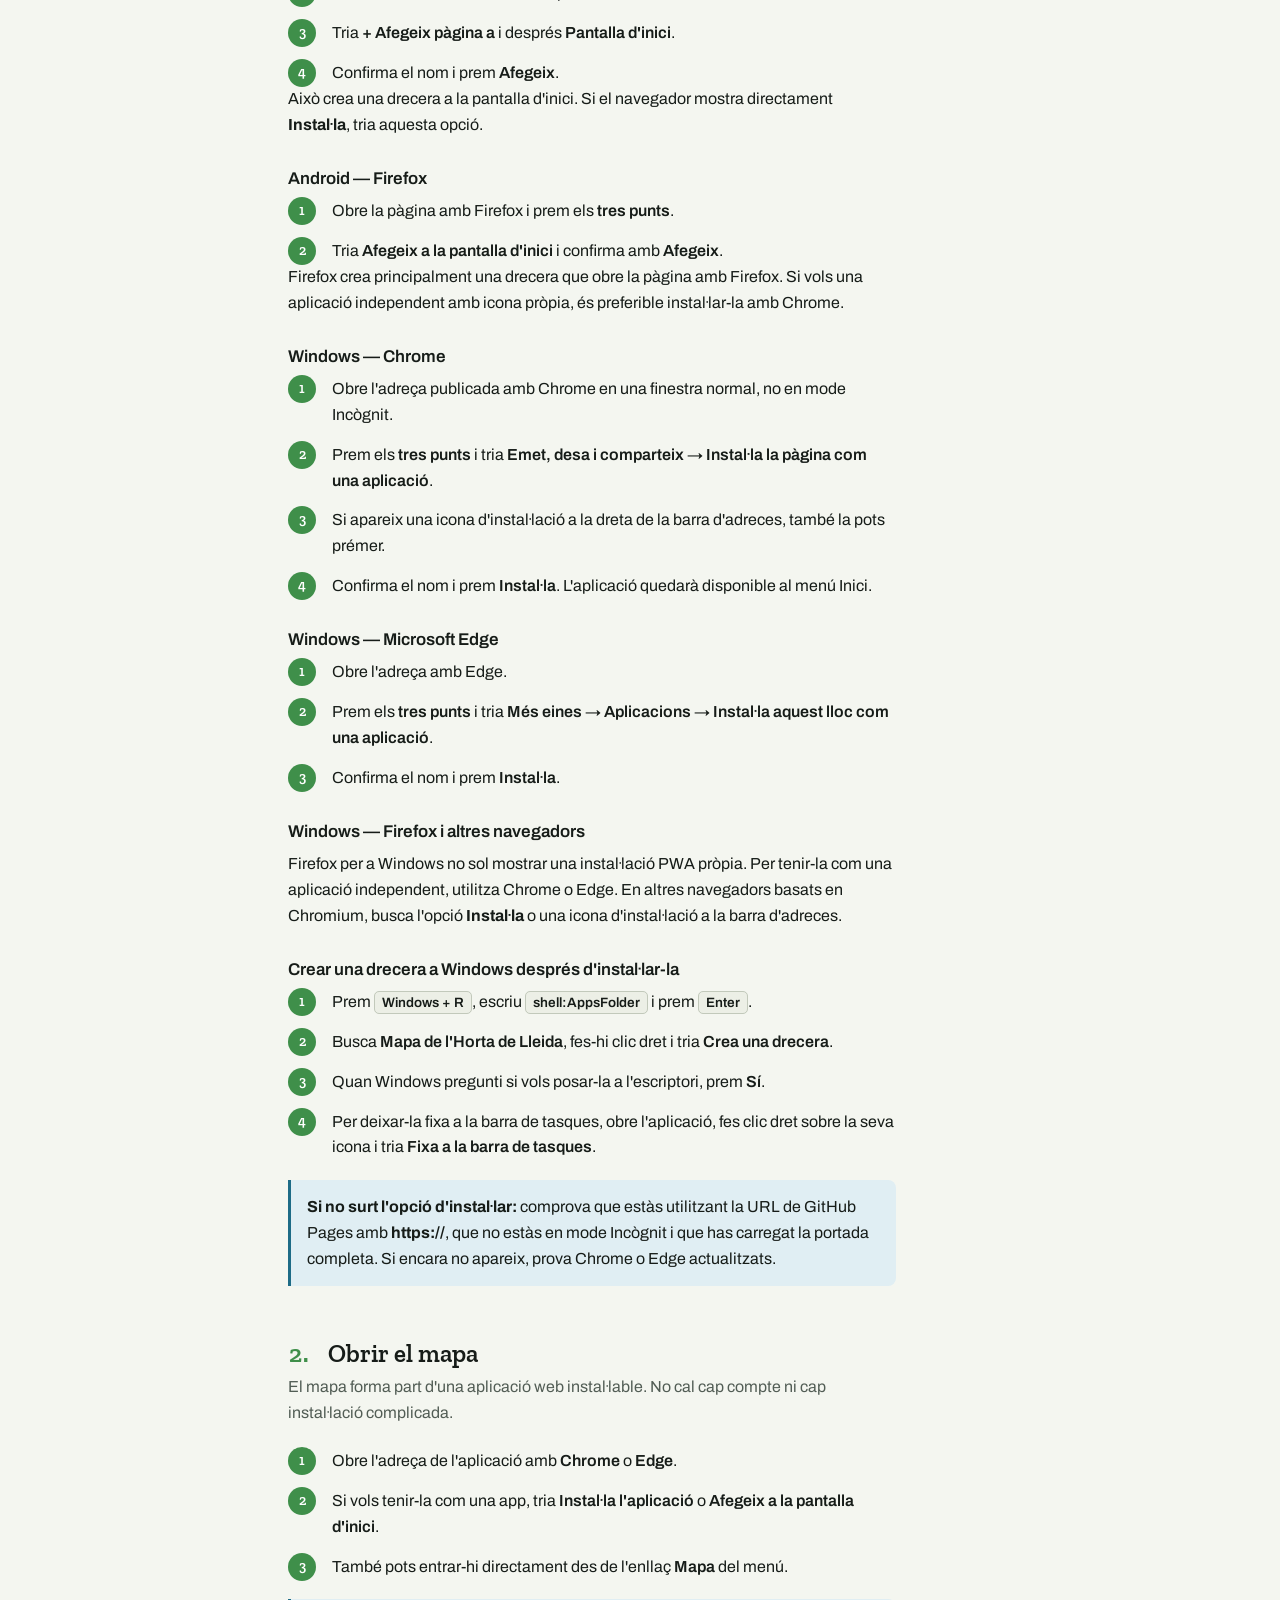
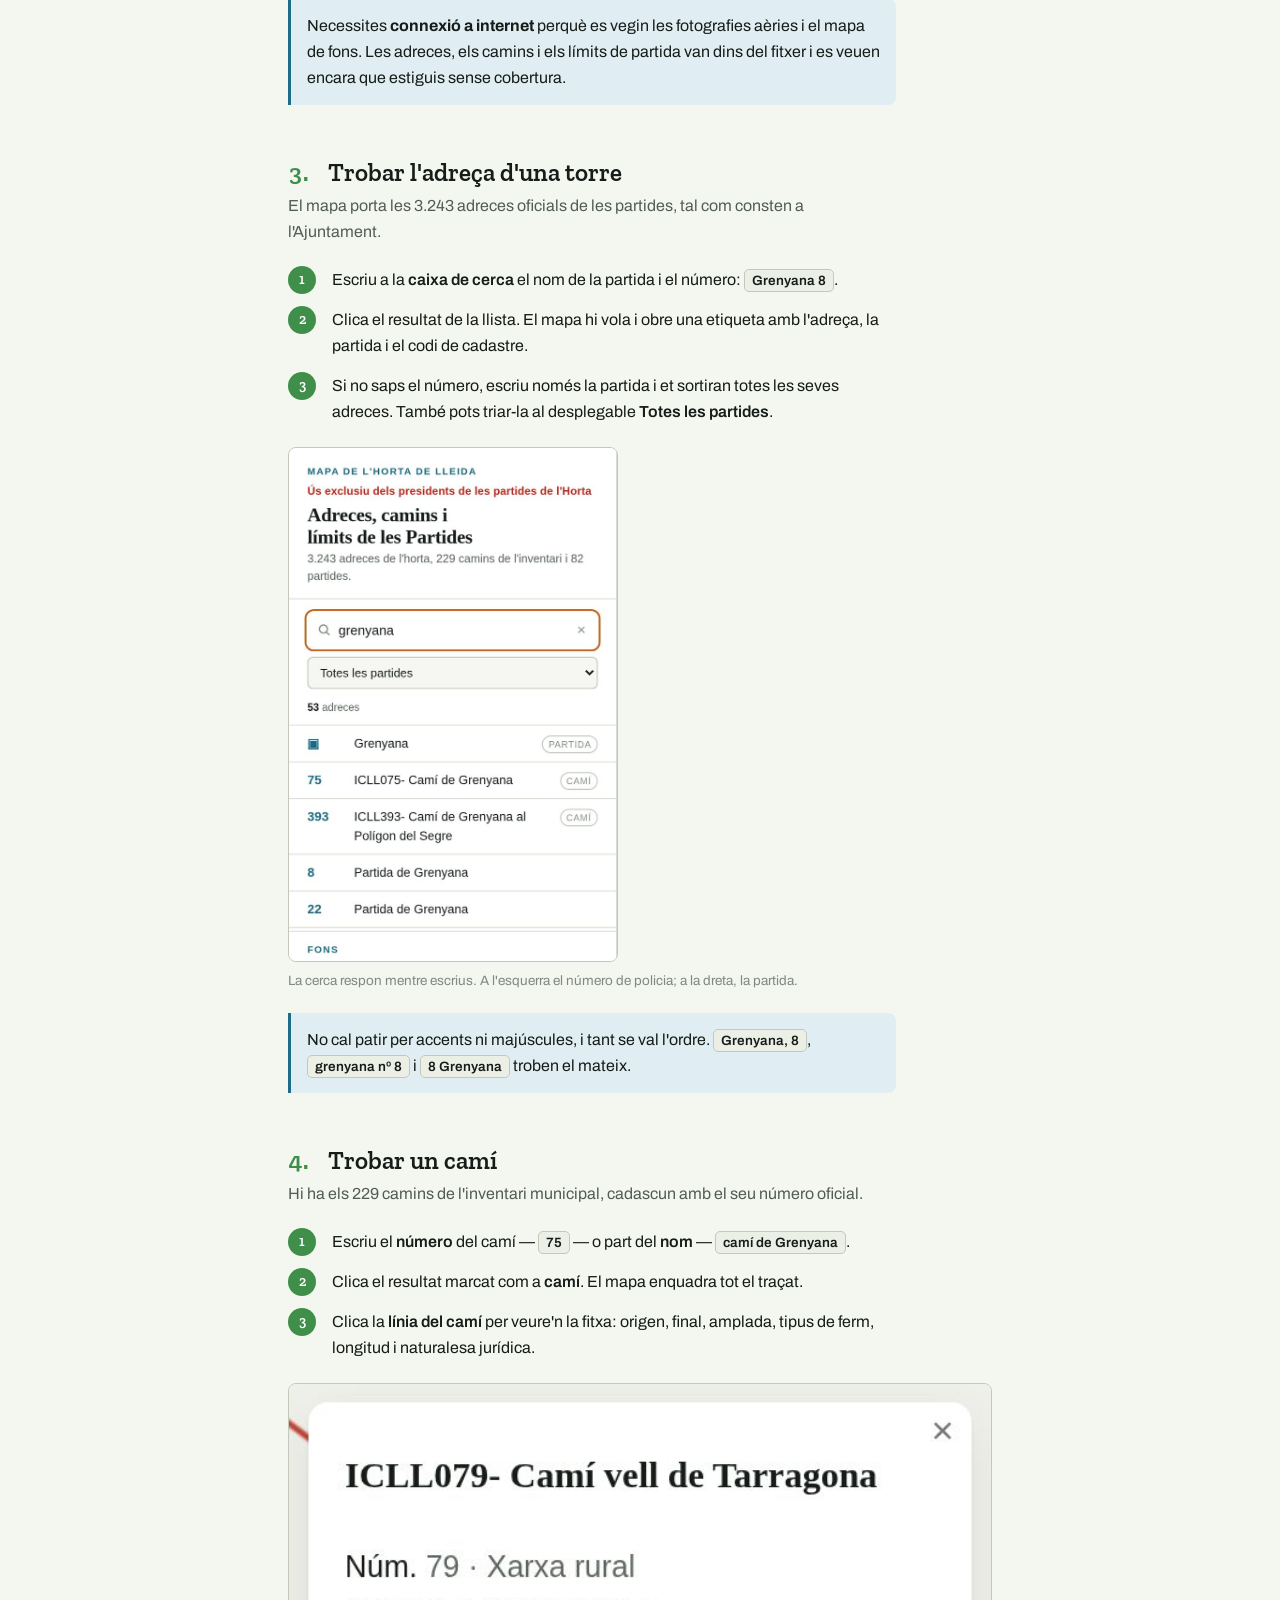
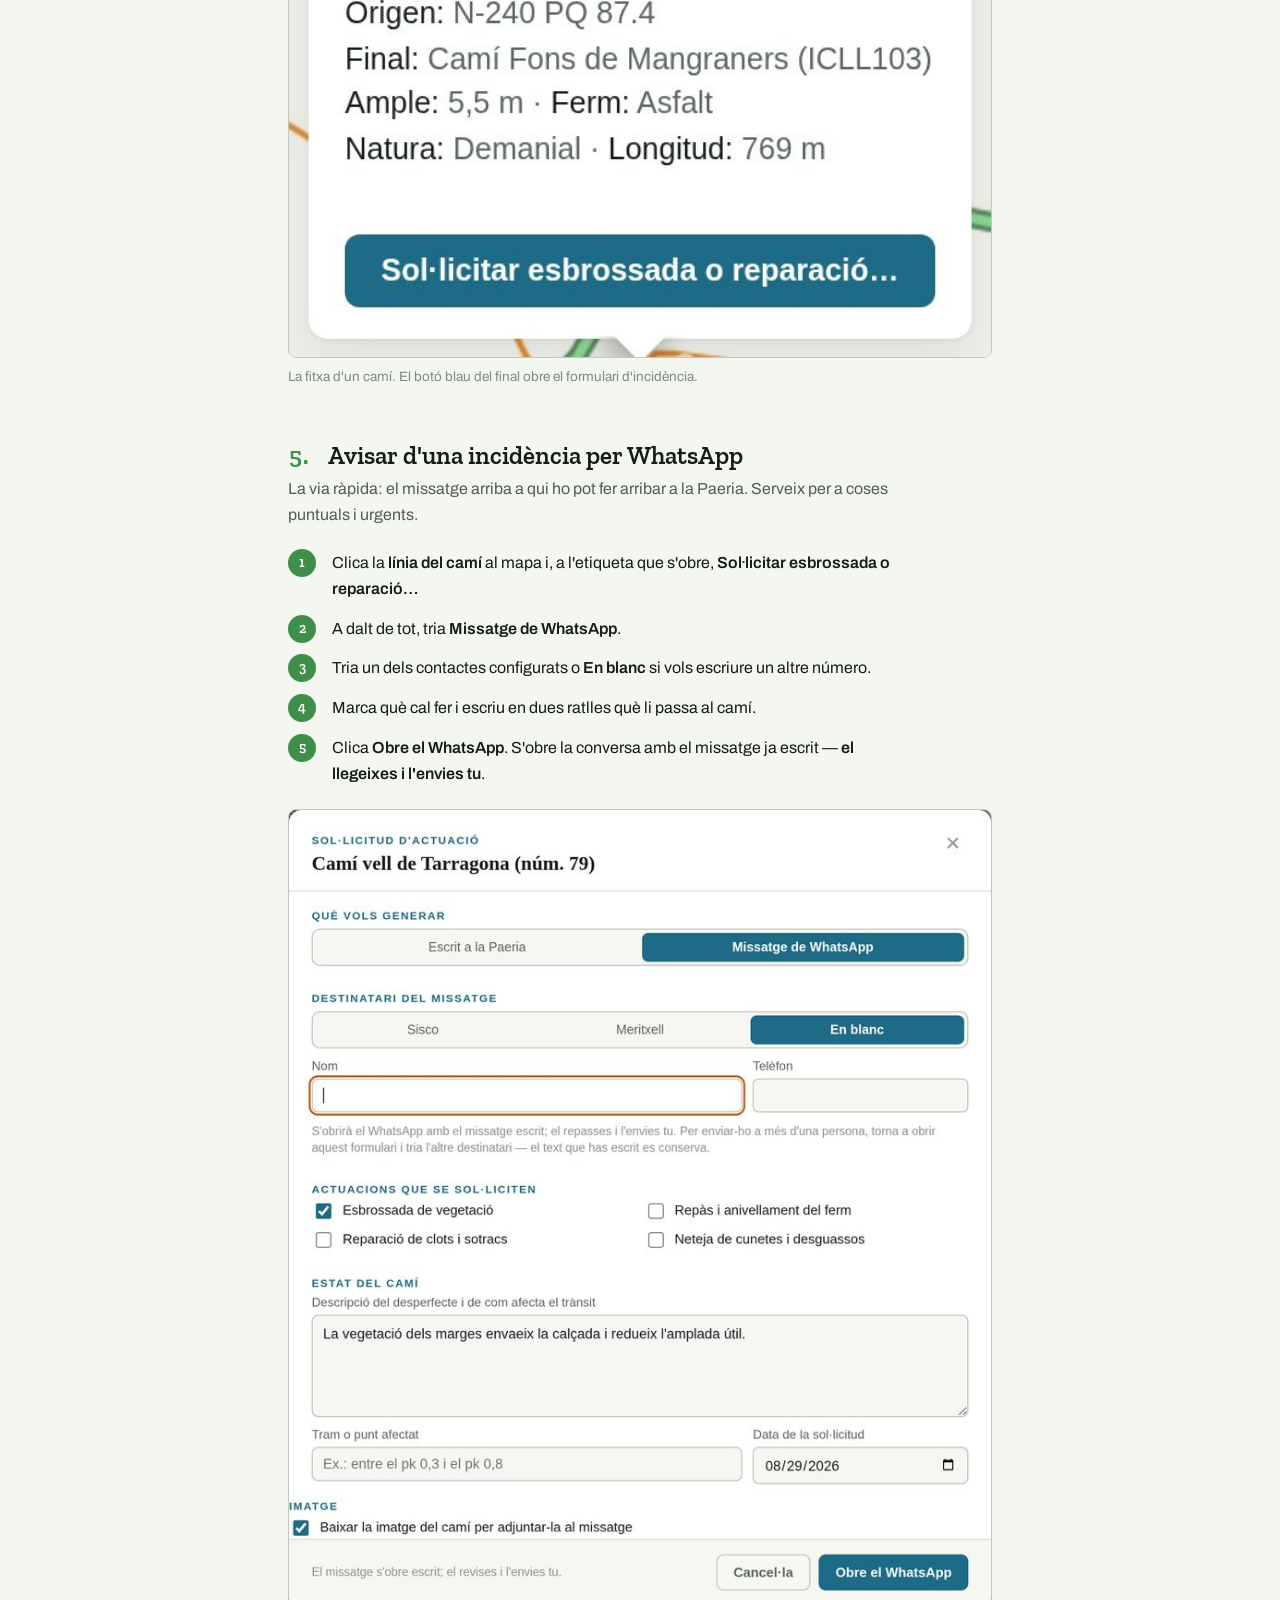
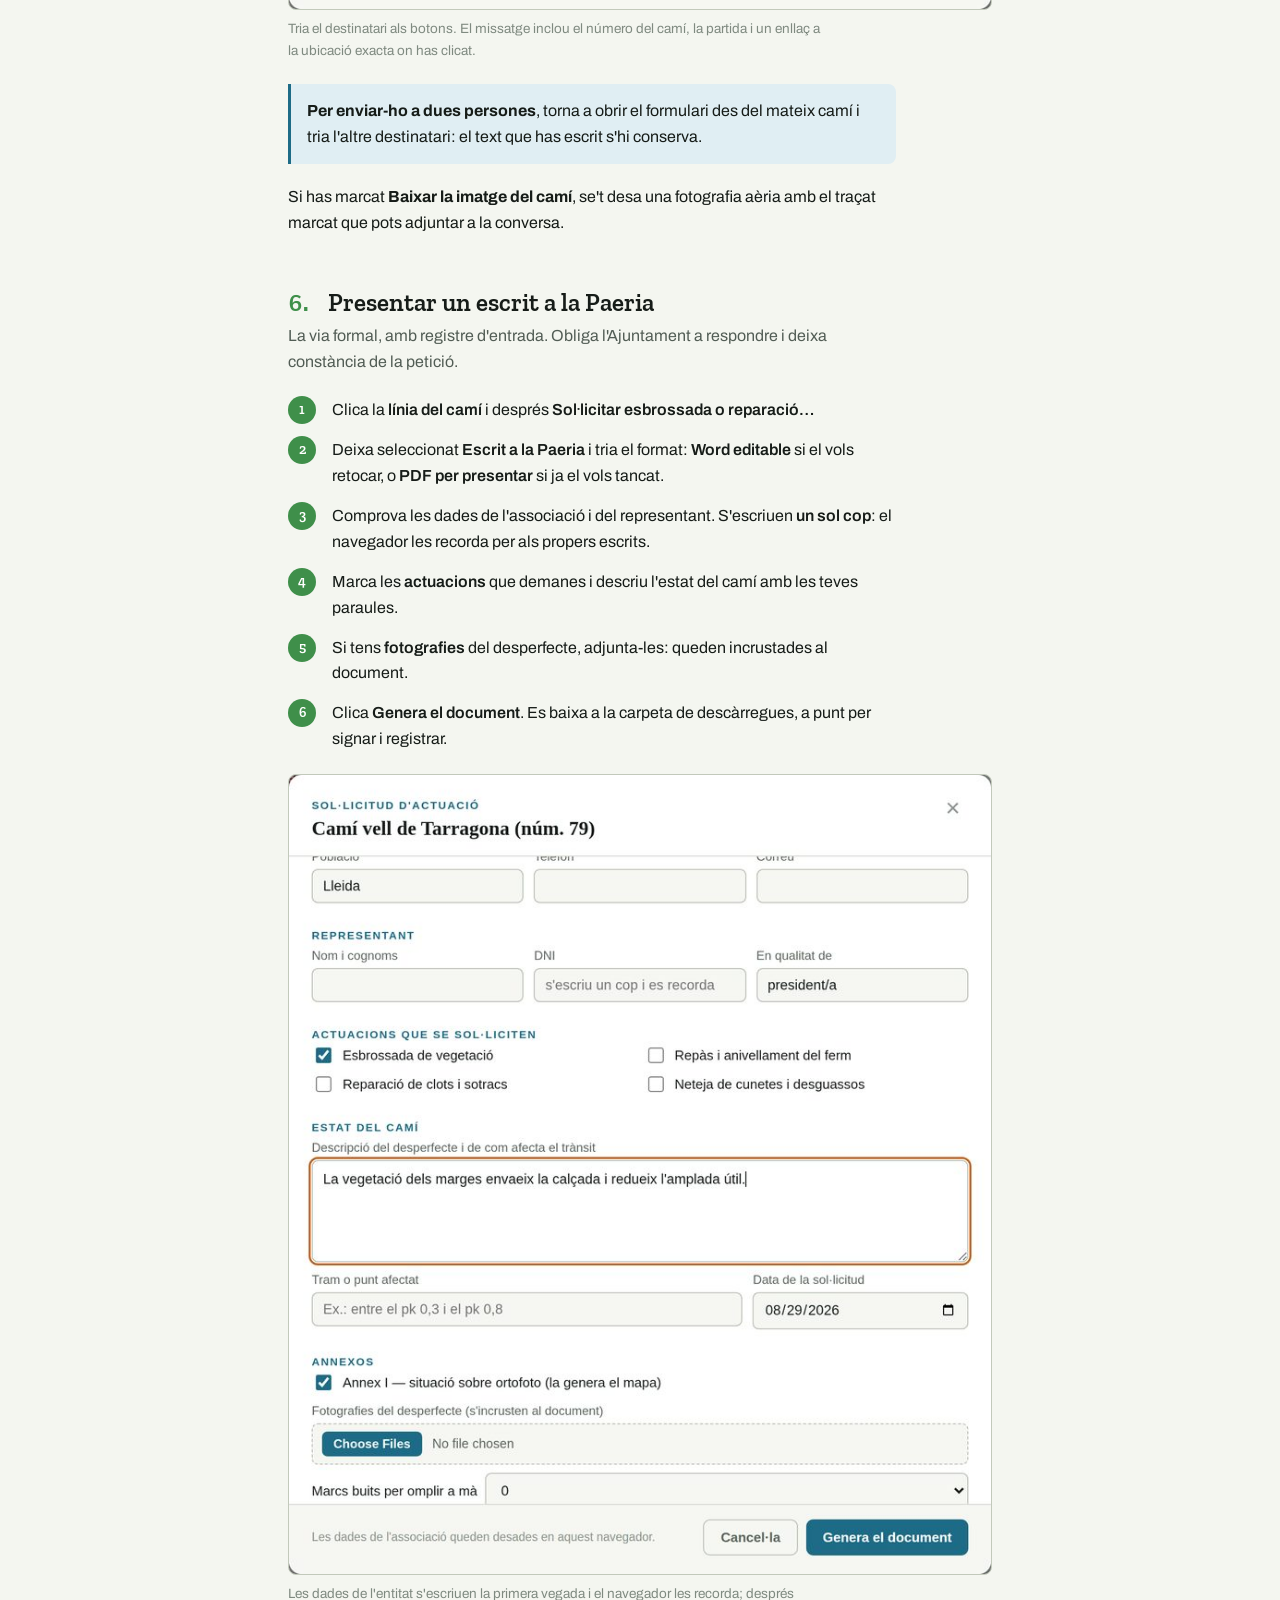
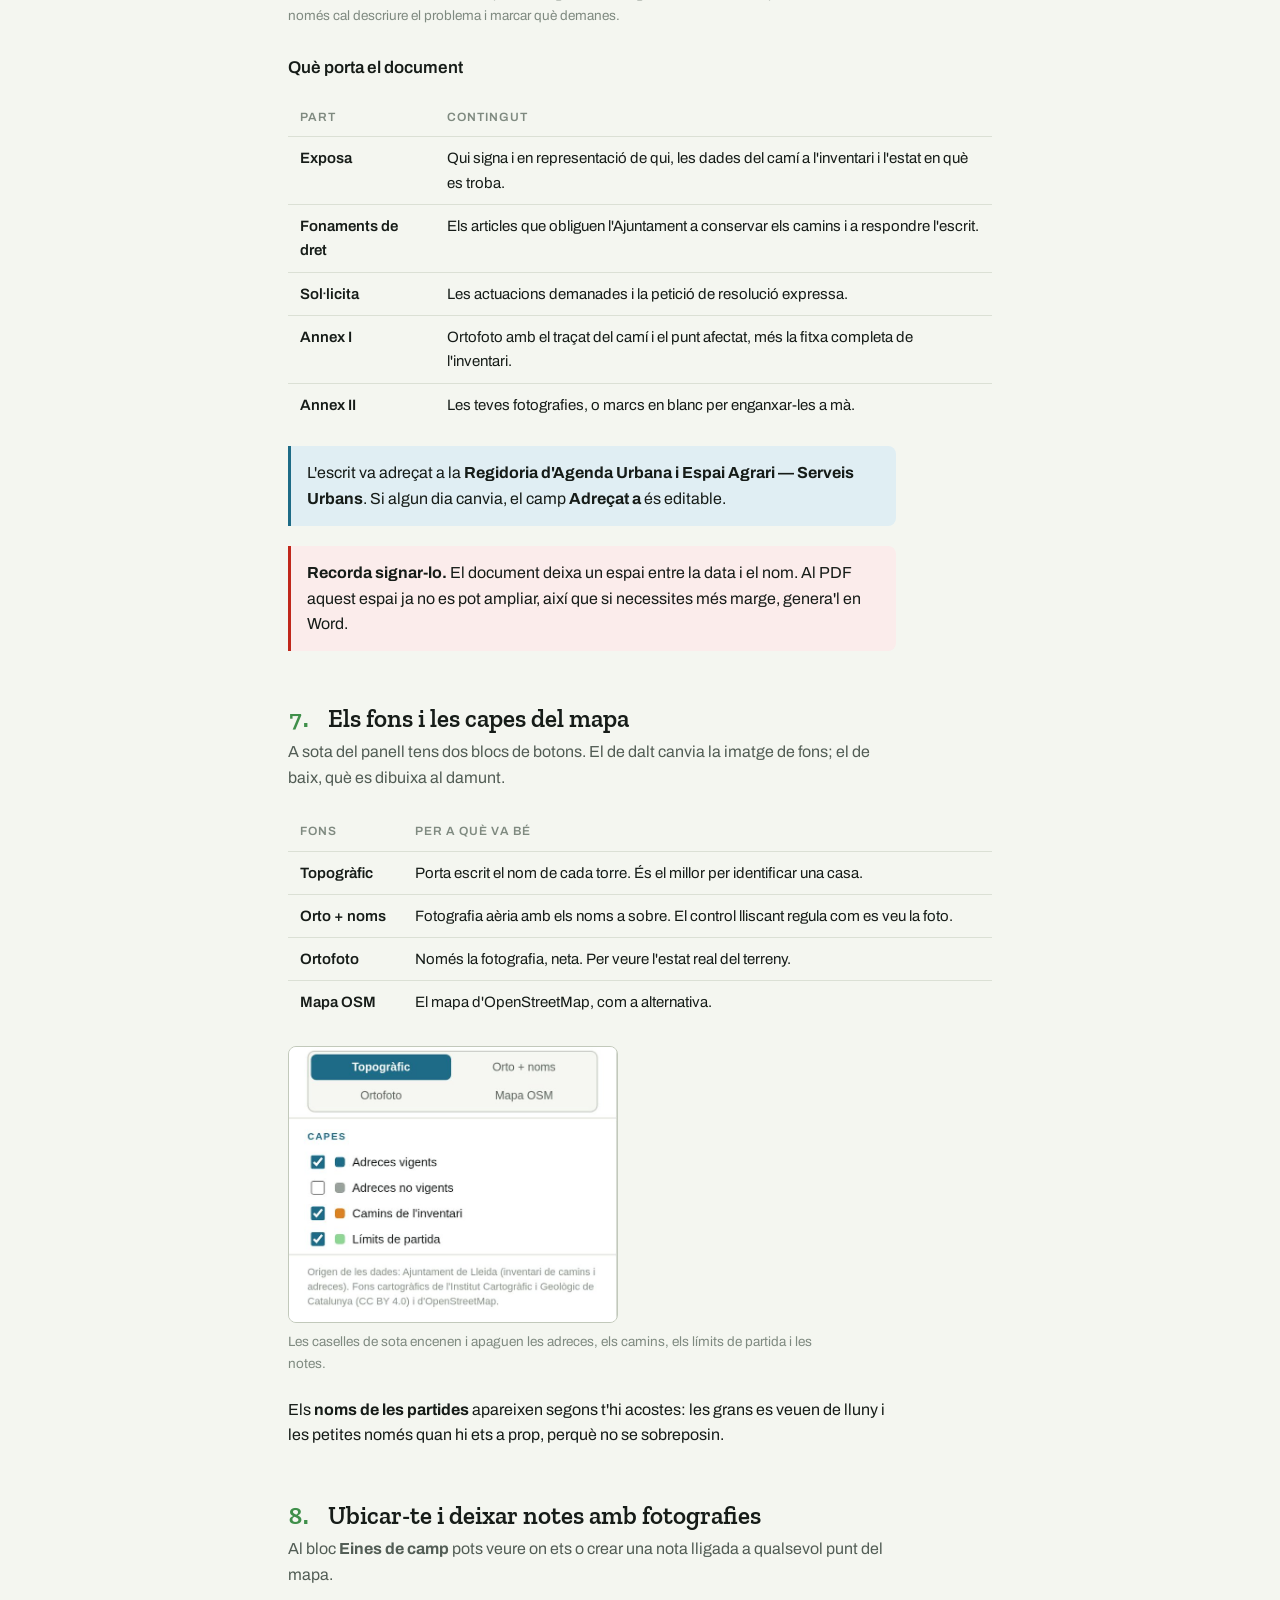
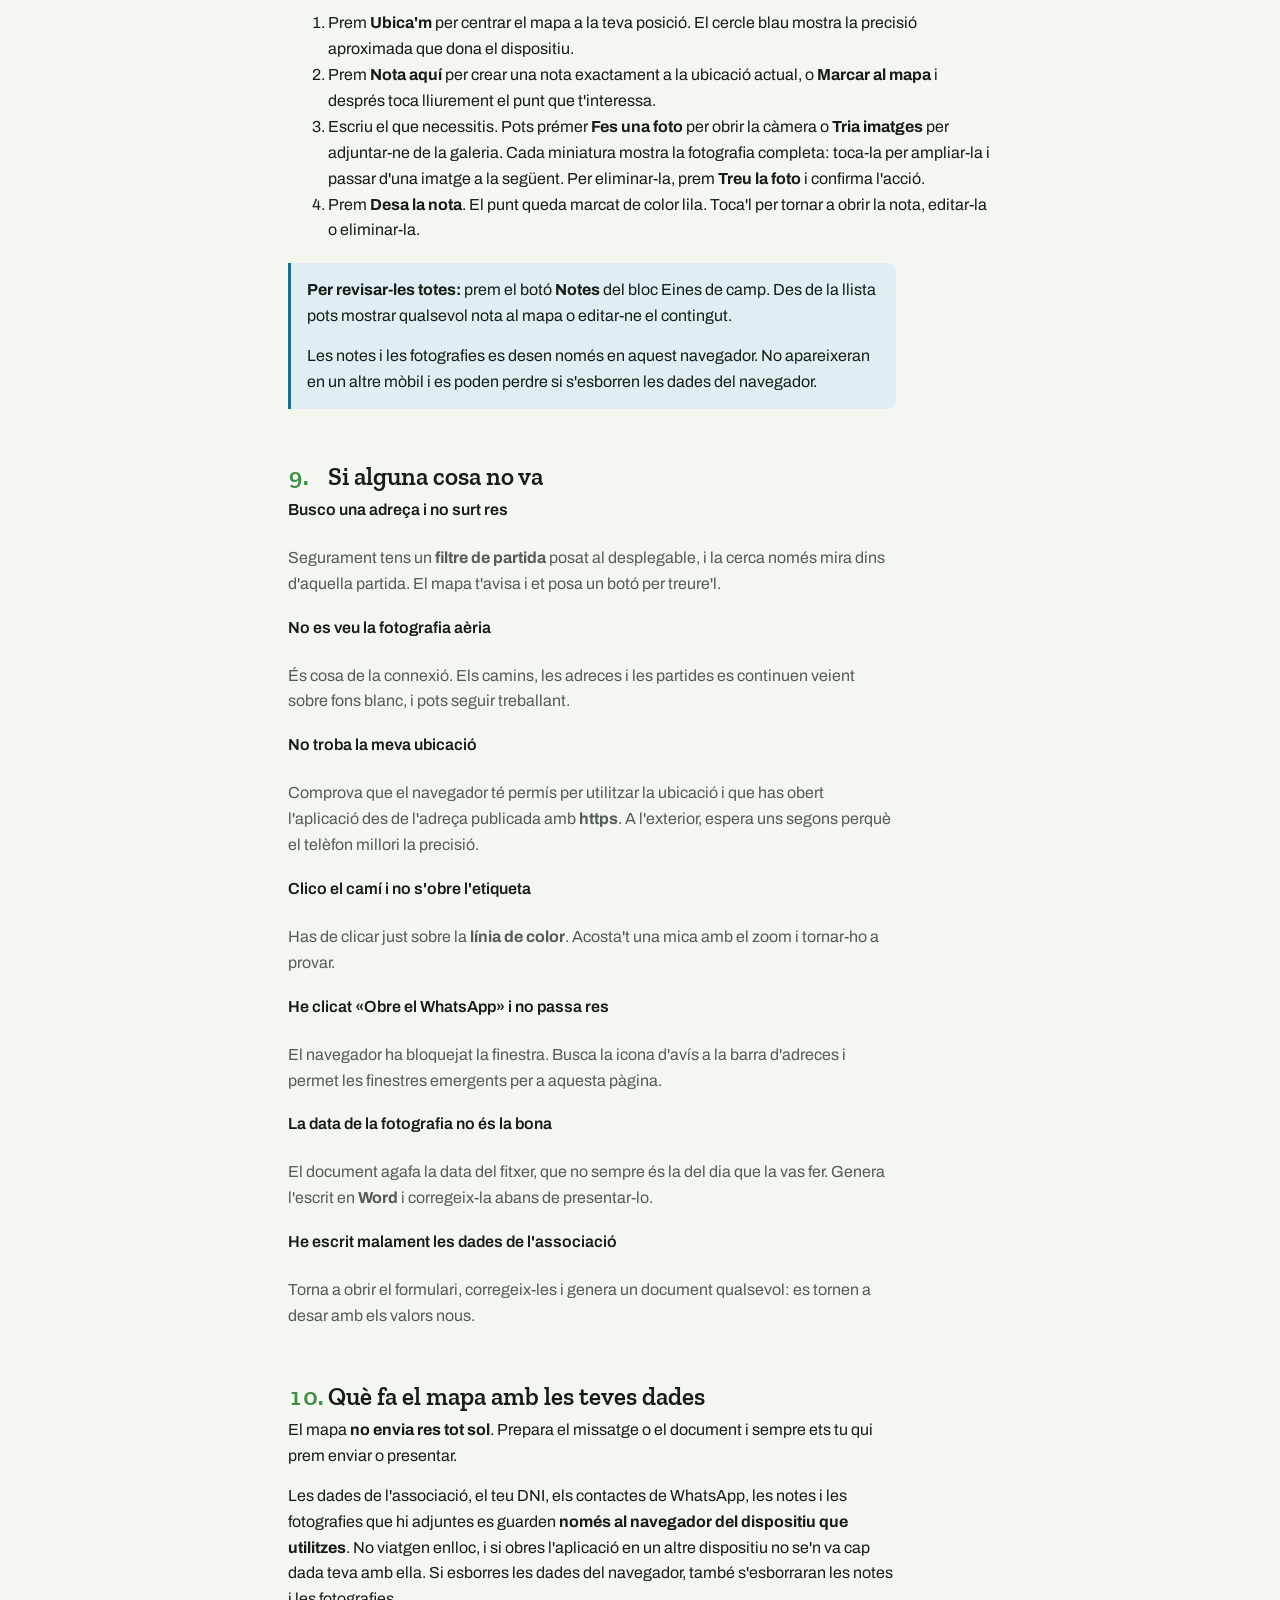
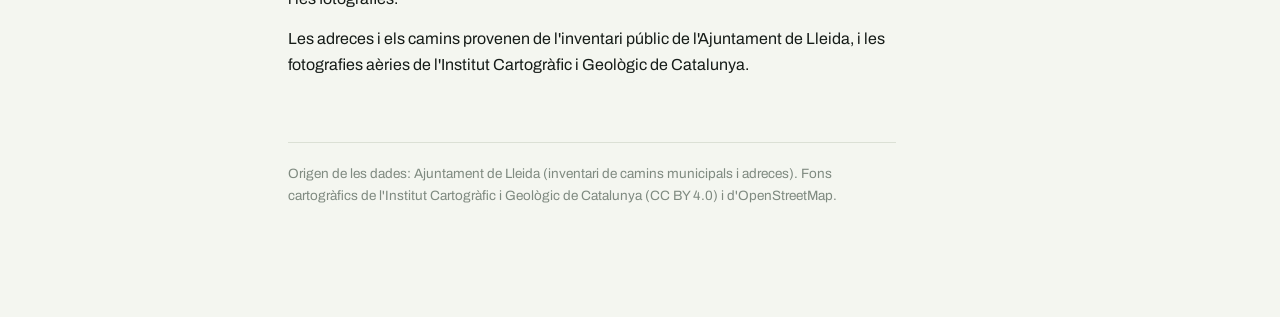
==== commit 1c0c6516: "Add files via upload" ====
--- a/guia.html
+++ b/guia.html
@@ -397,8 +397,9 @@
     <li>Prem <b>Nota aquí</b> per crear una nota exactament a la ubicació actual, o
         <b>Marcar al mapa</b> i després toca lliurement el punt que t'interessa.</li>
     <li>Escriu el que necessitis. Pots prémer <b>Fes una foto</b> per obrir la càmera o
-        <b>Tria imatges</b> per adjuntar-ne de la galeria. Toca qualsevol miniatura per
-        veure la fotografia ampliada i passar d'una imatge a la següent.</li>
+        <b>Tria imatges</b> per adjuntar-ne de la galeria. Cada miniatura mostra la fotografia
+        completa: toca-la per ampliar-la i passar d'una imatge a la següent. Per eliminar-la,
+        prem <b>Treu la foto</b> i confirma l'acció.</li>
     <li>Prem <b>Desa la nota</b>. El punt queda marcat de color lila. Toca'l per tornar a
         obrir la nota, editar-la o eliminar-la.</li>
   </ol>
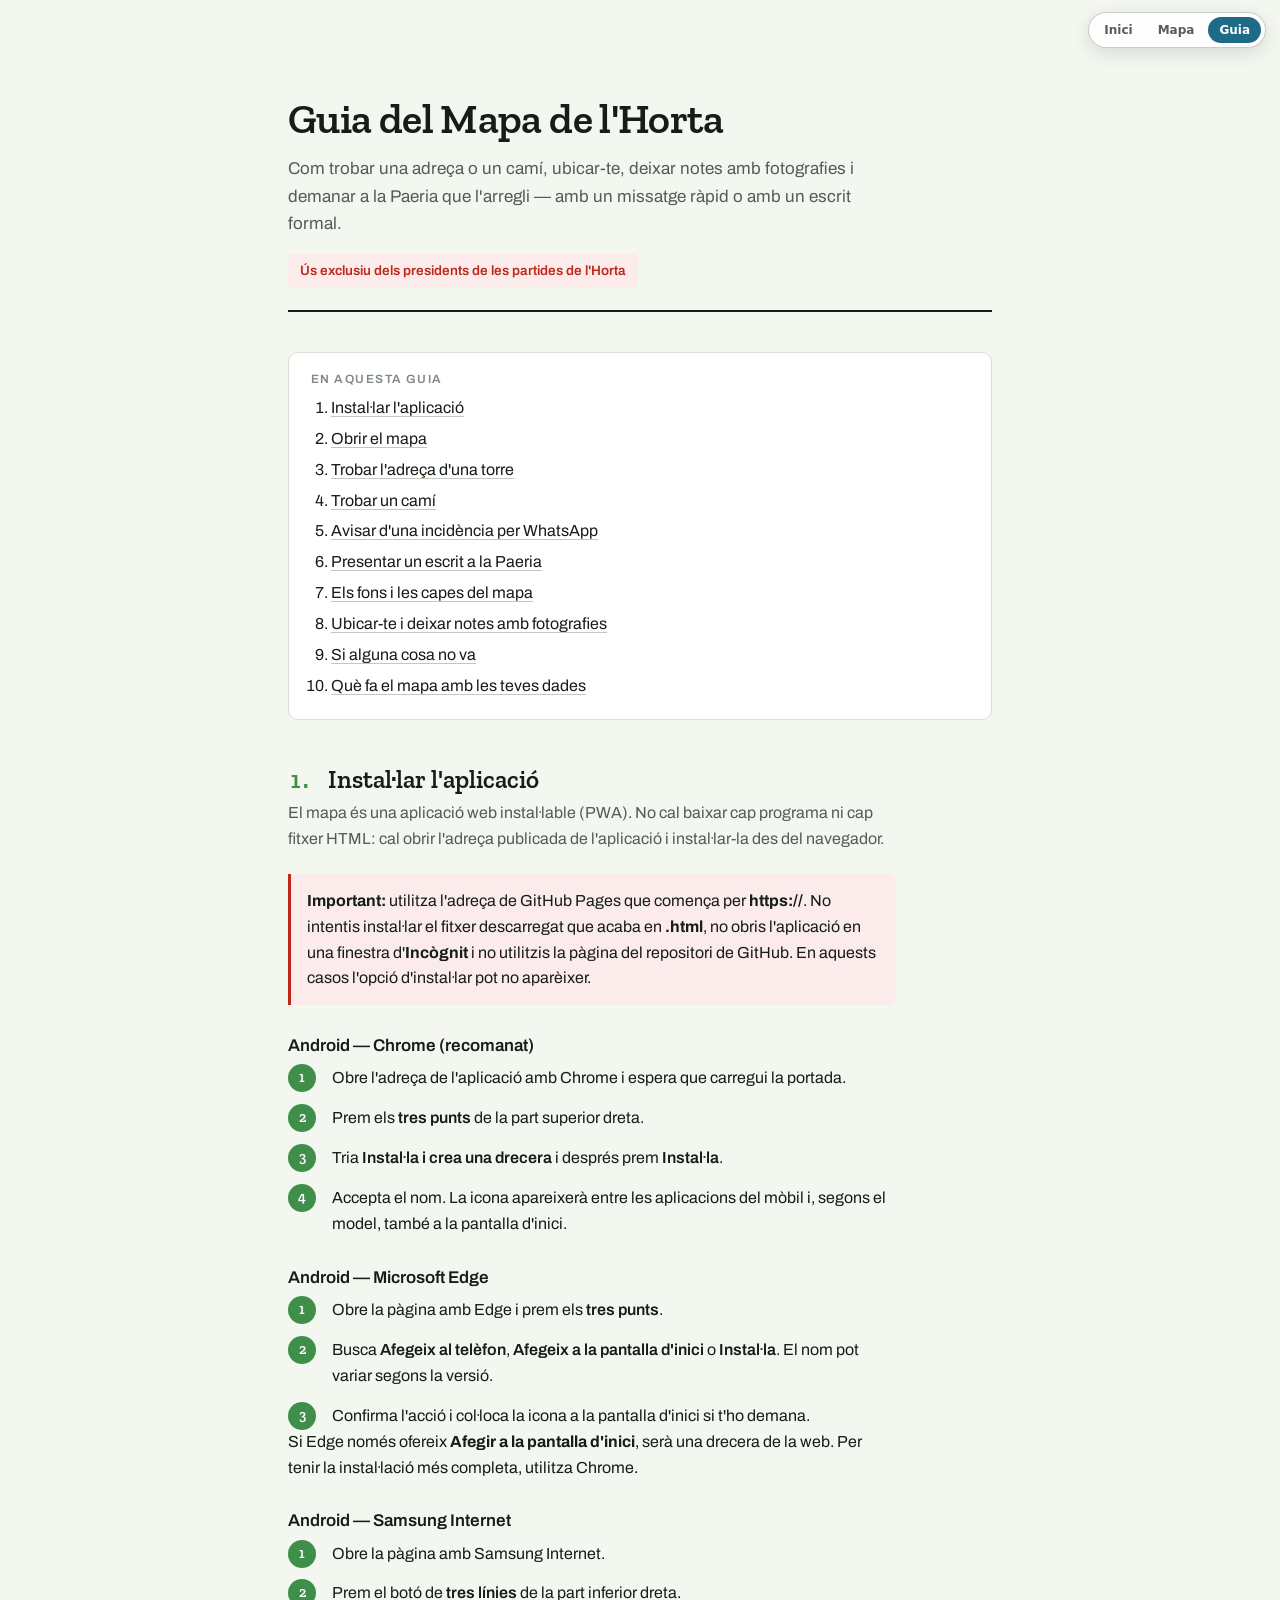
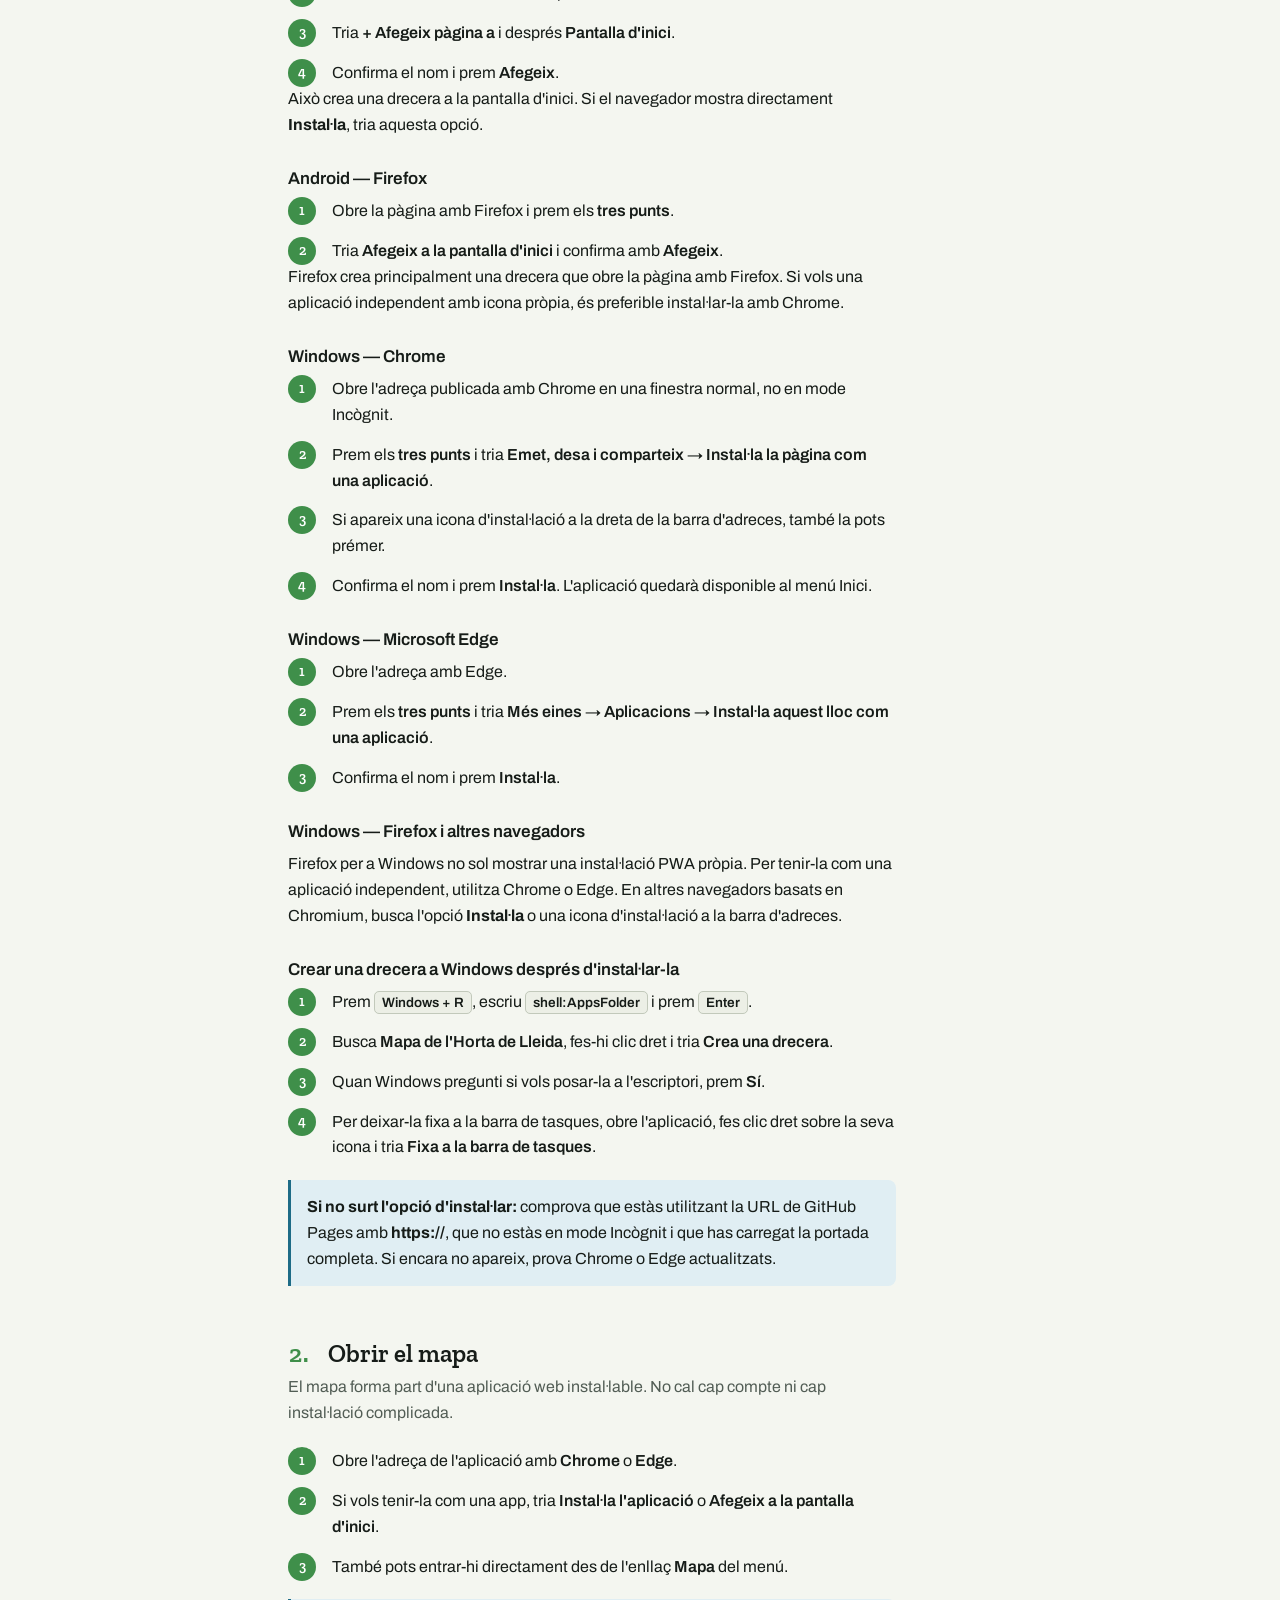
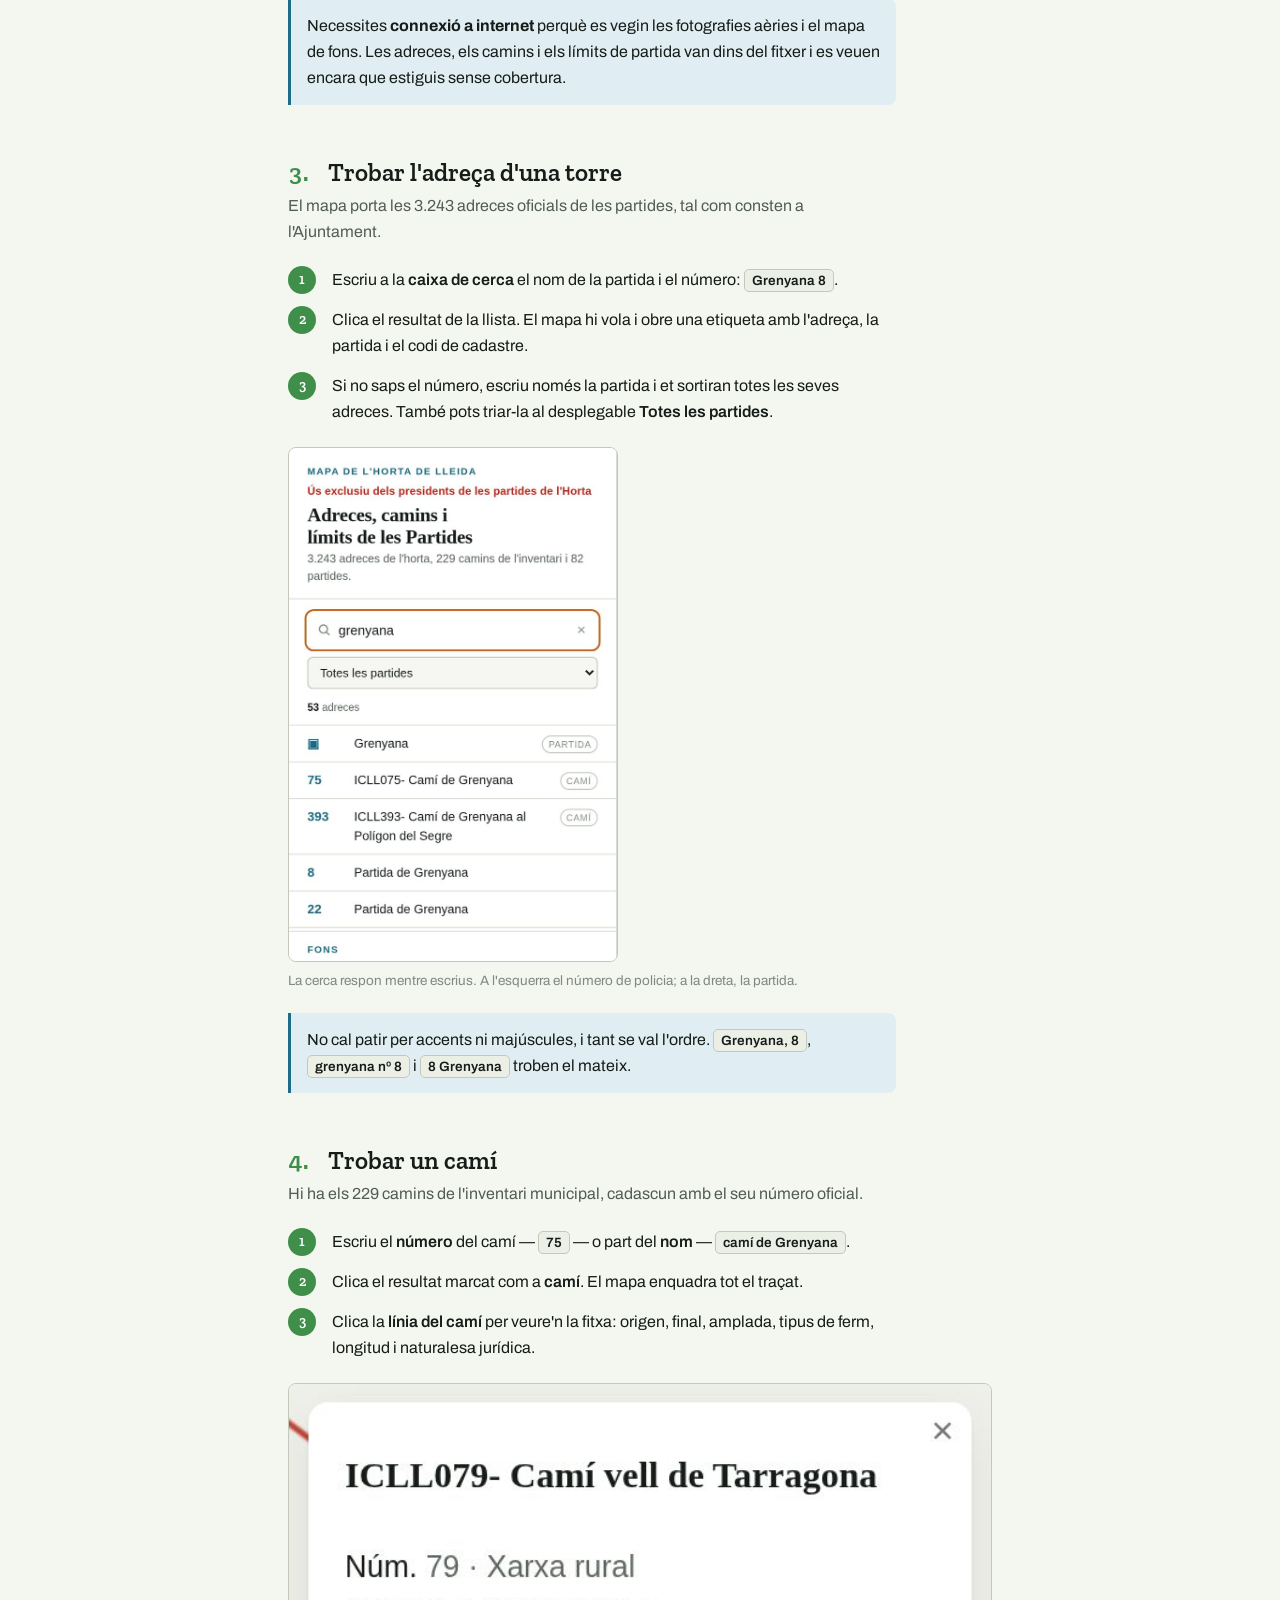
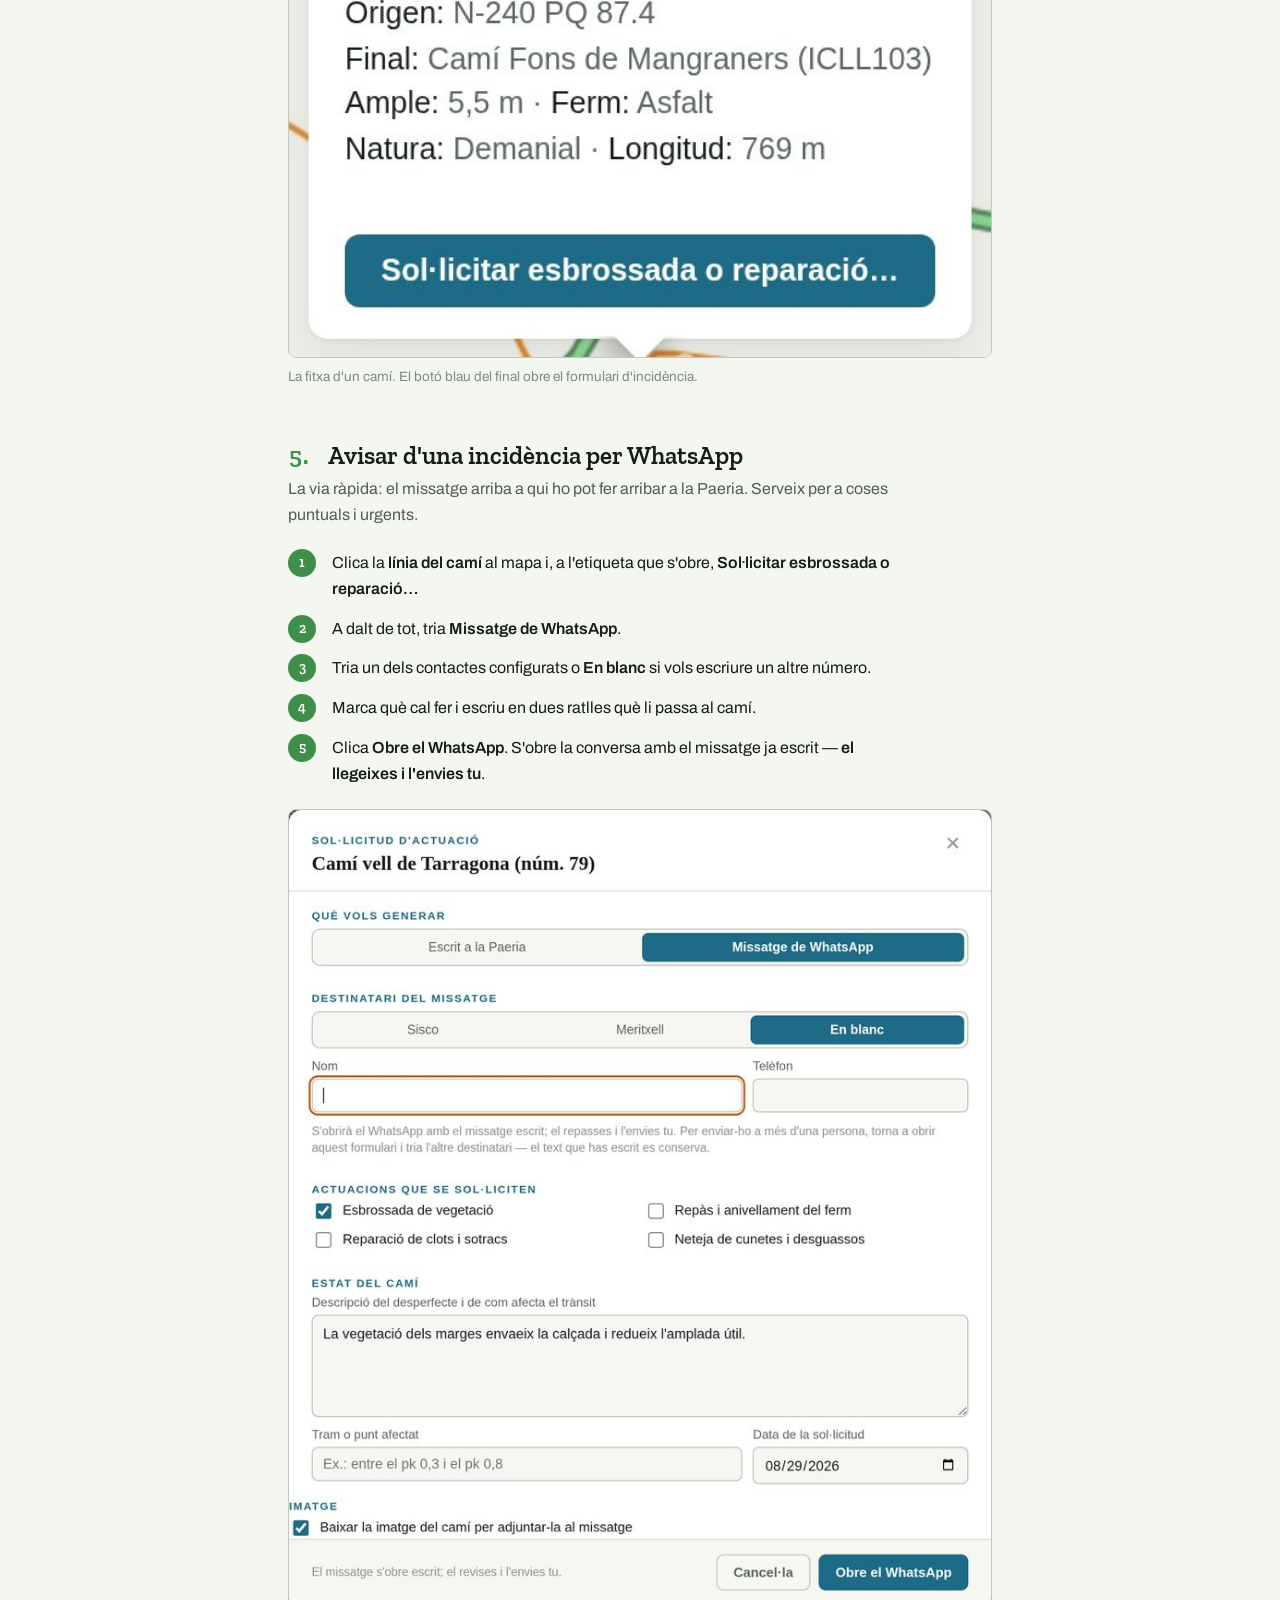
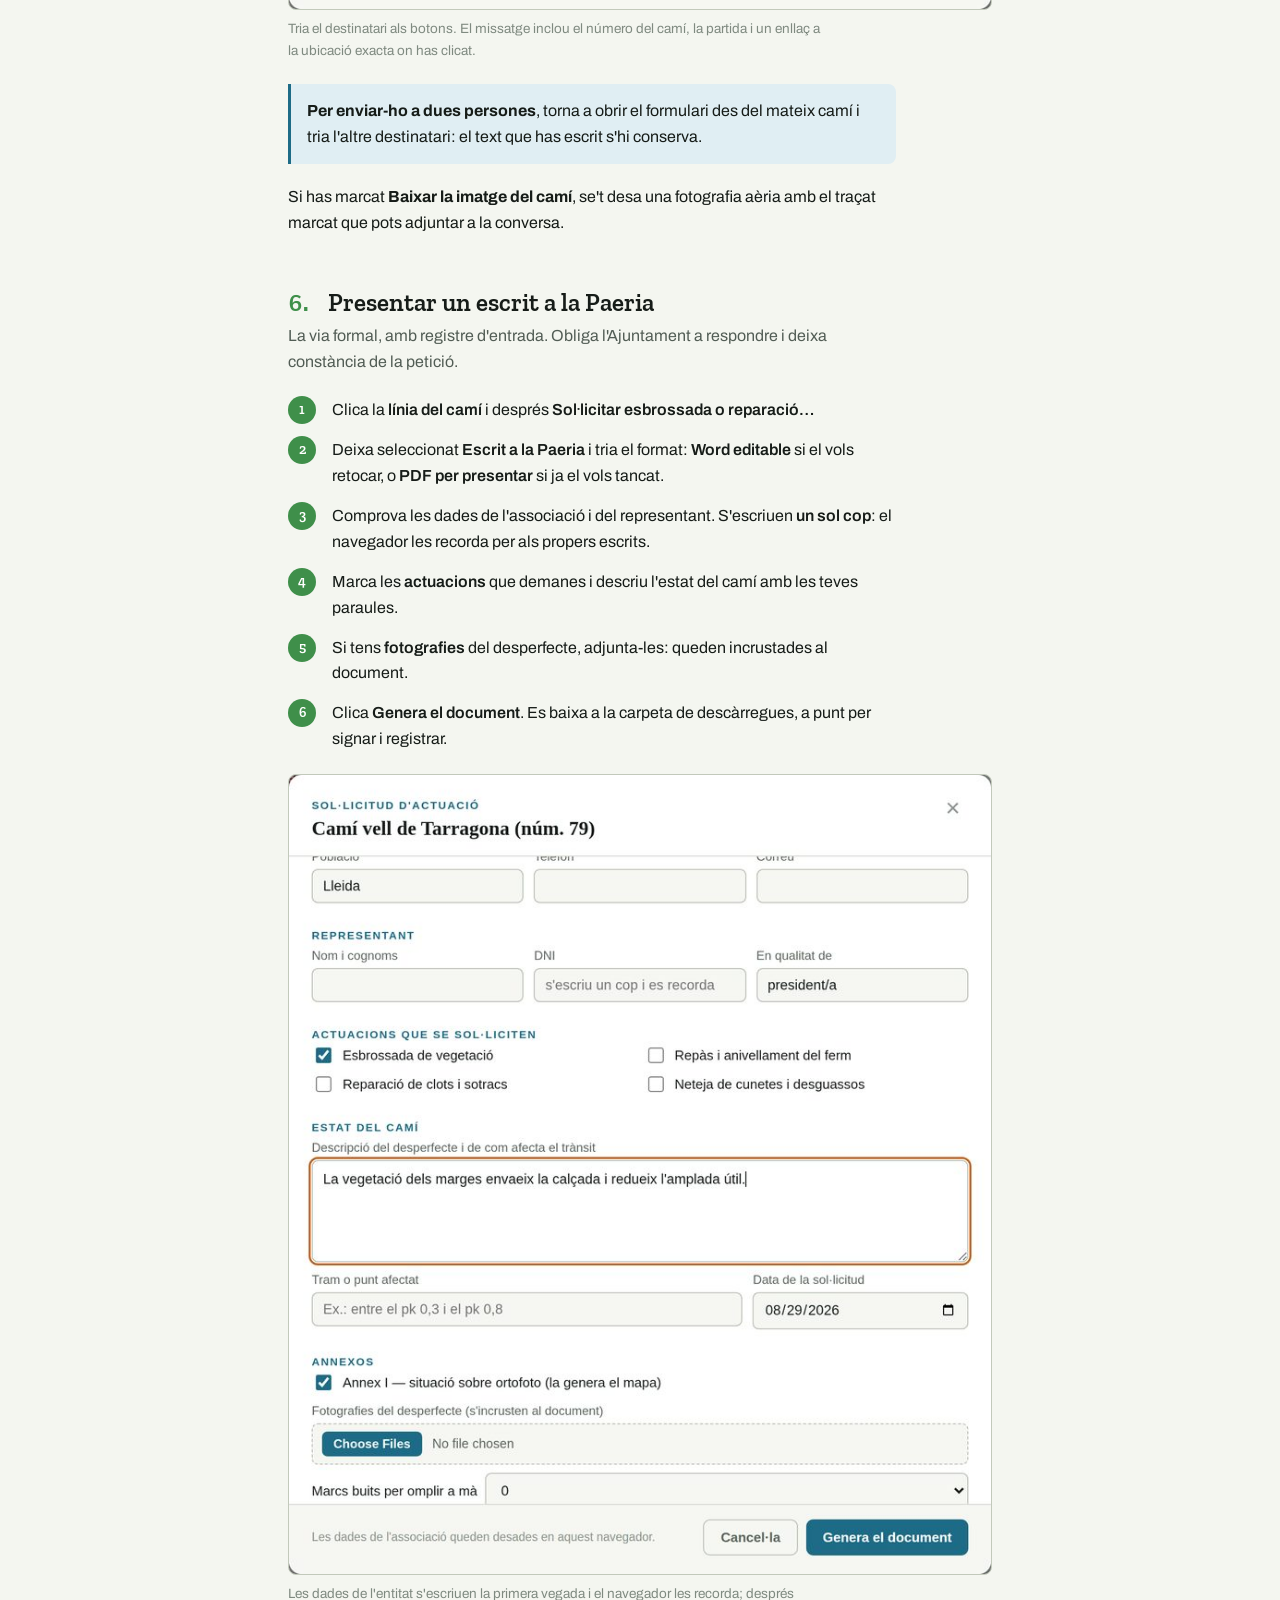
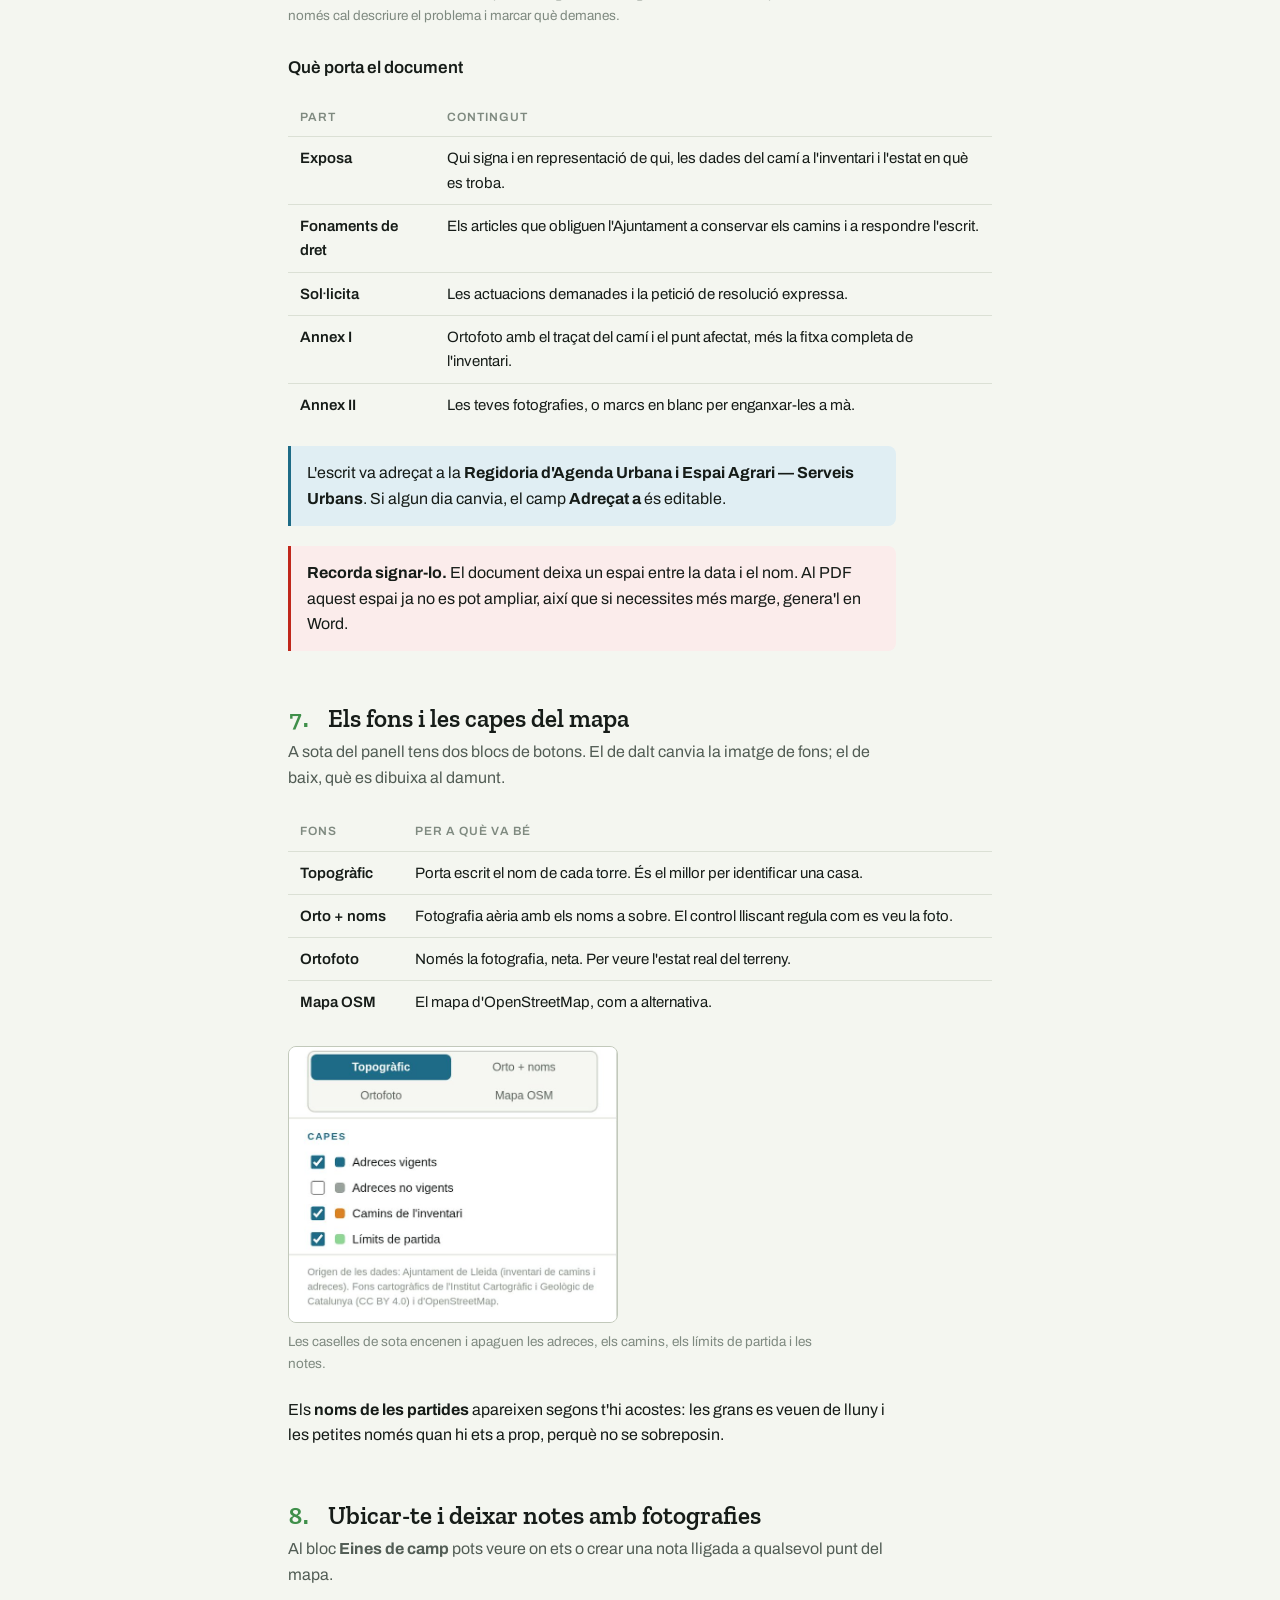
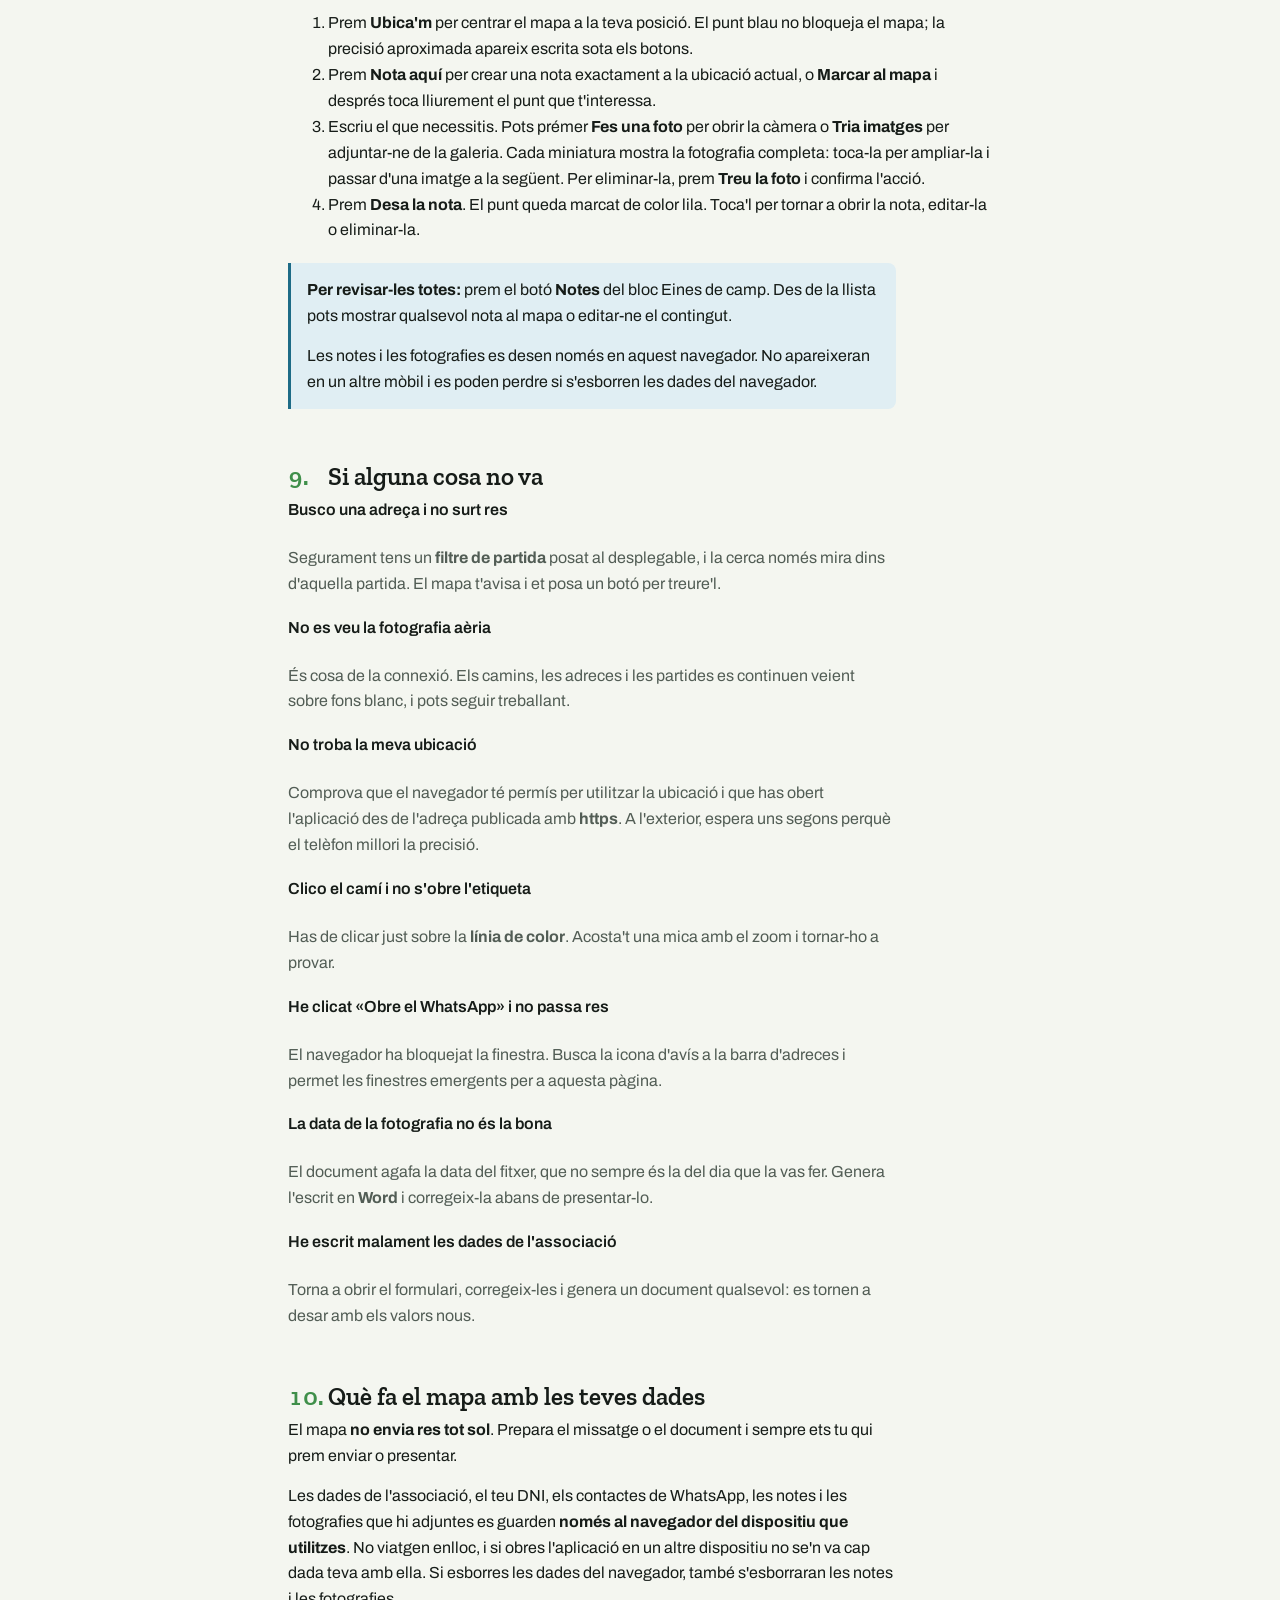
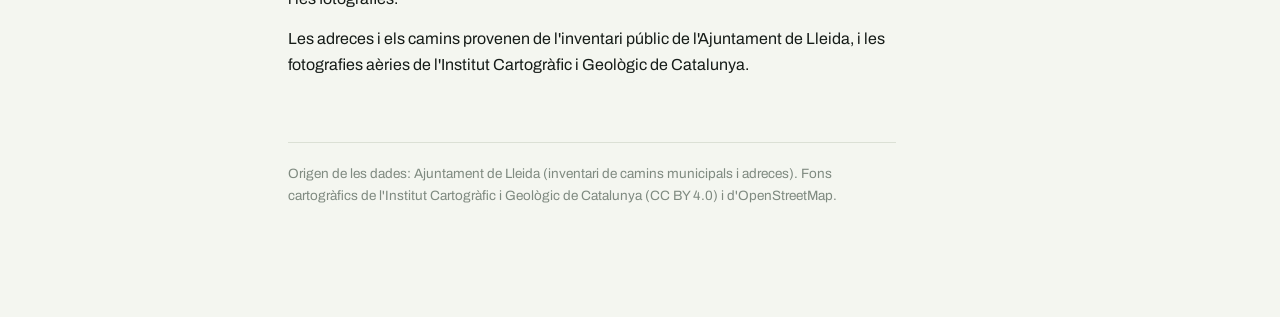
==== commit b2398264: "Add files via upload" ====
--- a/guia.html
+++ b/guia.html
@@ -8,6 +8,8 @@
 <link rel="preconnect" href="https://fonts.gstatic.com" crossorigin>
 <link rel="stylesheet" href="https://fonts.googleapis.com/css2?family=Archivo:wght@400;500;600&family=Zilla+Slab:wght@500;600&display=swap">
 <link rel="manifest" href="manifest.webmanifest">
+<link rel="icon" href="icons/icon-192.png" type="image/png">
+<link rel="apple-touch-icon" href="icons/icon-180.png">
 <link rel="stylesheet" href="app.css">
 <script src="app-shell.js" defer></script>
 <style>
@@ -392,8 +394,8 @@
   <p class="intro">Al bloc <b>Eines de camp</b> pots veure on ets o crear una nota lligada
      a qualsevol punt del mapa.</p>
   <ol>
-    <li>Prem <b>Ubica'm</b> per centrar el mapa a la teva posició. El cercle blau mostra
-        la precisió aproximada que dona el dispositiu.</li>
+    <li>Prem <b>Ubica'm</b> per centrar el mapa a la teva posició. El punt blau no bloqueja
+        el mapa; la precisió aproximada apareix escrita sota els botons.</li>
     <li>Prem <b>Nota aquí</b> per crear una nota exactament a la ubicació actual, o
         <b>Marcar al mapa</b> i després toca lliurement el punt que t'interessa.</li>
     <li>Escriu el que necessitis. Pots prémer <b>Fes una foto</b> per obrir la càmera o
--- a/app.css
+++ b/app.css
@@ -7,6 +7,9 @@
   --pwa-accent:#1d6b86;
   --pwa-green:#3f8f4a;
   --pwa-focus:#c2621a;
+  --pwa-install-bg:#174f63;
+  --pwa-install-text:#ffffff;
+  --pwa-install-border:#0f3d4e;
 }
 *{box-sizing:border-box}
 .pwa-home-page{
@@ -39,7 +42,7 @@
 .pwa-launch-card small{display:block;margin-top:3px;color:var(--pwa-soft);font-size:14px;line-height:1.4}
 .pwa-arrow{font-size:28px;color:var(--pwa-accent)}
 .pwa-actions{display:flex;align-items:center;gap:14px;flex-wrap:wrap;margin-top:24px}
-.pwa-install{border:0;border-radius:999px;padding:11px 17px;background:var(--pwa-ink);color:#fff;font:600 14px system-ui,sans-serif;cursor:pointer}
+.pwa-install{border:2px solid var(--pwa-install-border);border-radius:999px;padding:10px 16px;background:var(--pwa-install-bg);color:var(--pwa-install-text);font:700 14px system-ui,sans-serif;box-shadow:0 3px 12px rgba(22,28,24,.18);cursor:pointer}
 .pwa-status{color:var(--pwa-soft);font-size:13px}
 .pwa-note{max-width:650px;margin:32px 0 0;padding-top:18px;border-top:1px solid var(--pwa-line);color:var(--pwa-soft);font-size:13px}
 .pwa-footer{width:min(100% - 32px,780px);margin:0 auto;padding:0 0 30px;color:#7f8a80;font-size:12px}
@@ -56,7 +59,7 @@
   body.pwa-guide-page .wrap{padding-top:42px;padding-bottom:120px}
 }
 @media (prefers-color-scheme:dark){
-  .pwa-home-page{--pwa-ink:#e9ede6;--pwa-soft:#a6b0a4;--pwa-paper:#10140f;--pwa-surface:#181d17;--pwa-line:#2c352b;--pwa-accent:#63b8d4;--pwa-green:#79c882}
+  .pwa-home-page{--pwa-ink:#e9ede6;--pwa-soft:#a6b0a4;--pwa-paper:#10140f;--pwa-surface:#181d17;--pwa-line:#2c352b;--pwa-accent:#63b8d4;--pwa-green:#79c882;--pwa-install-bg:#7bc9e1;--pwa-install-text:#071014;--pwa-install-border:#a9e0f0}
   .pwa-card-icon{background:#16303a}
   .pwa-guide-card .pwa-card-icon{background:#1b3020}
   .pwa-nav{background:rgba(24,29,23,.9);border-color:#3d473c}
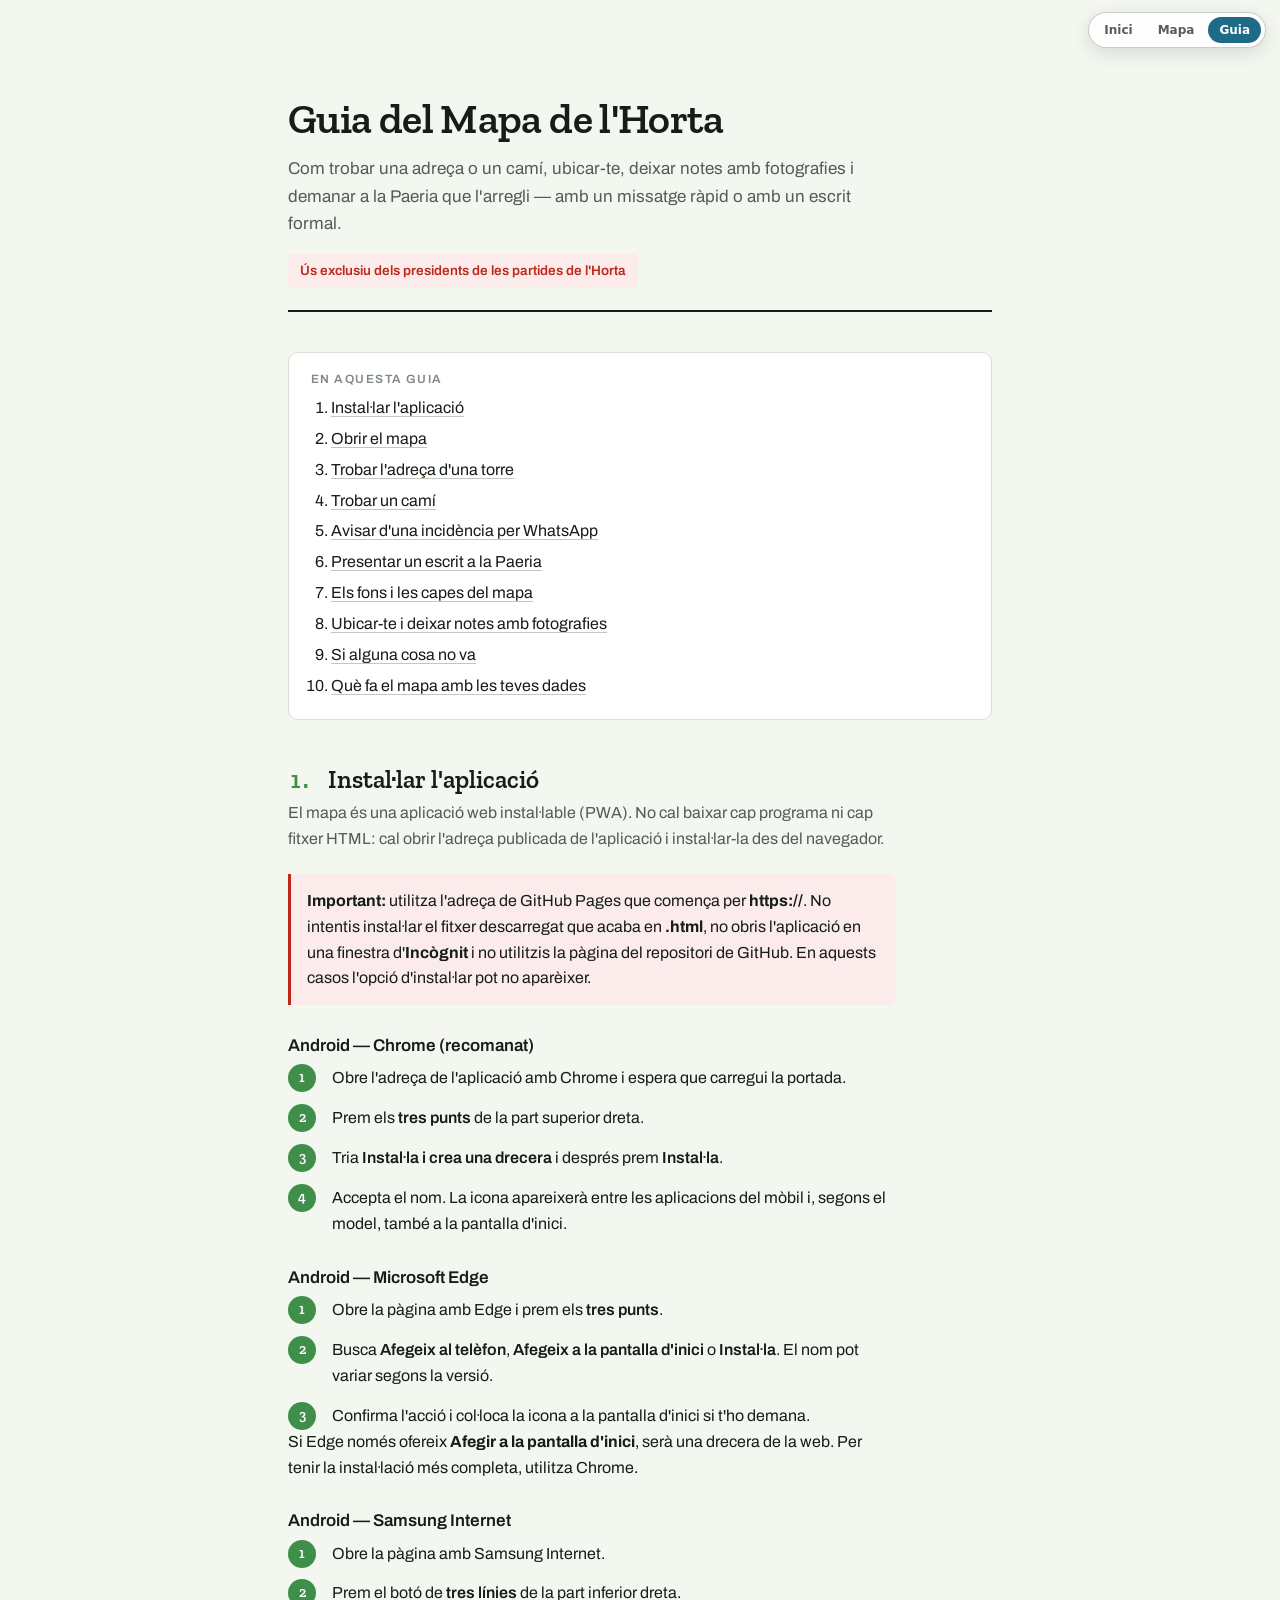
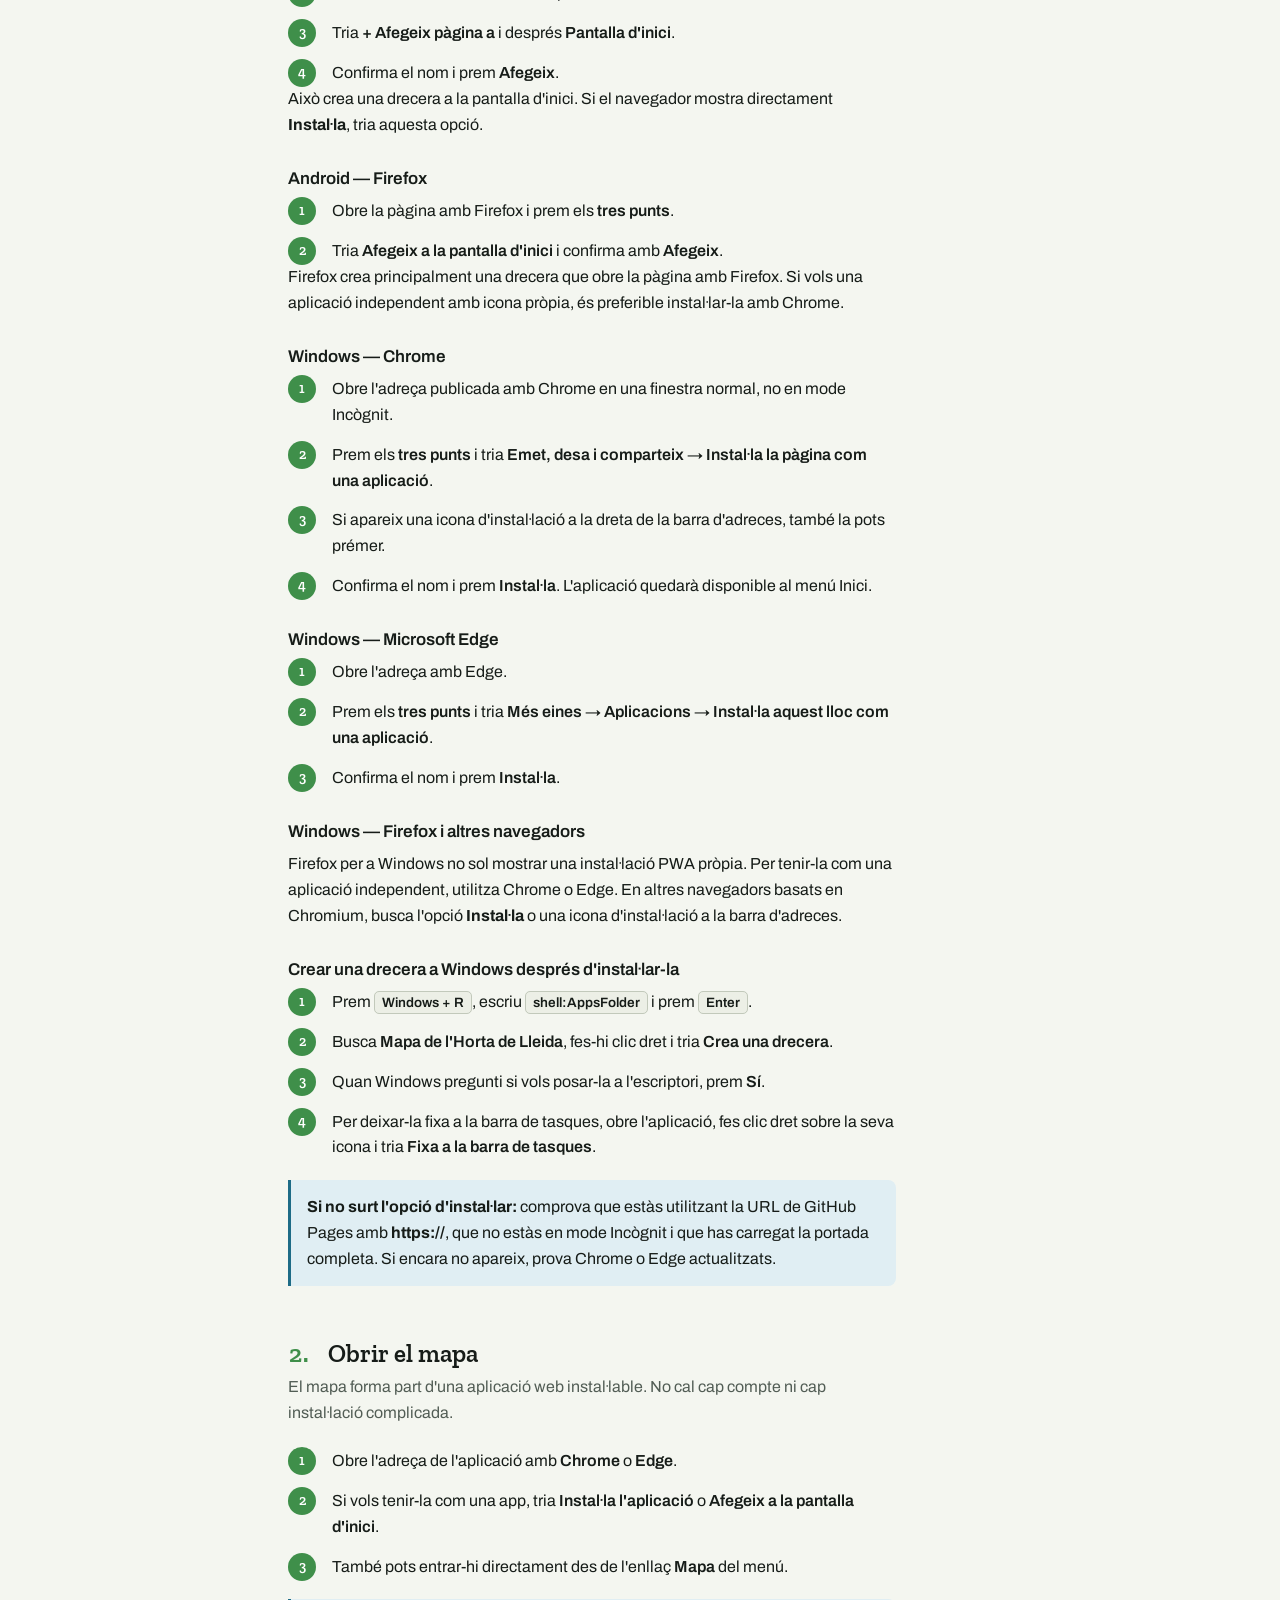
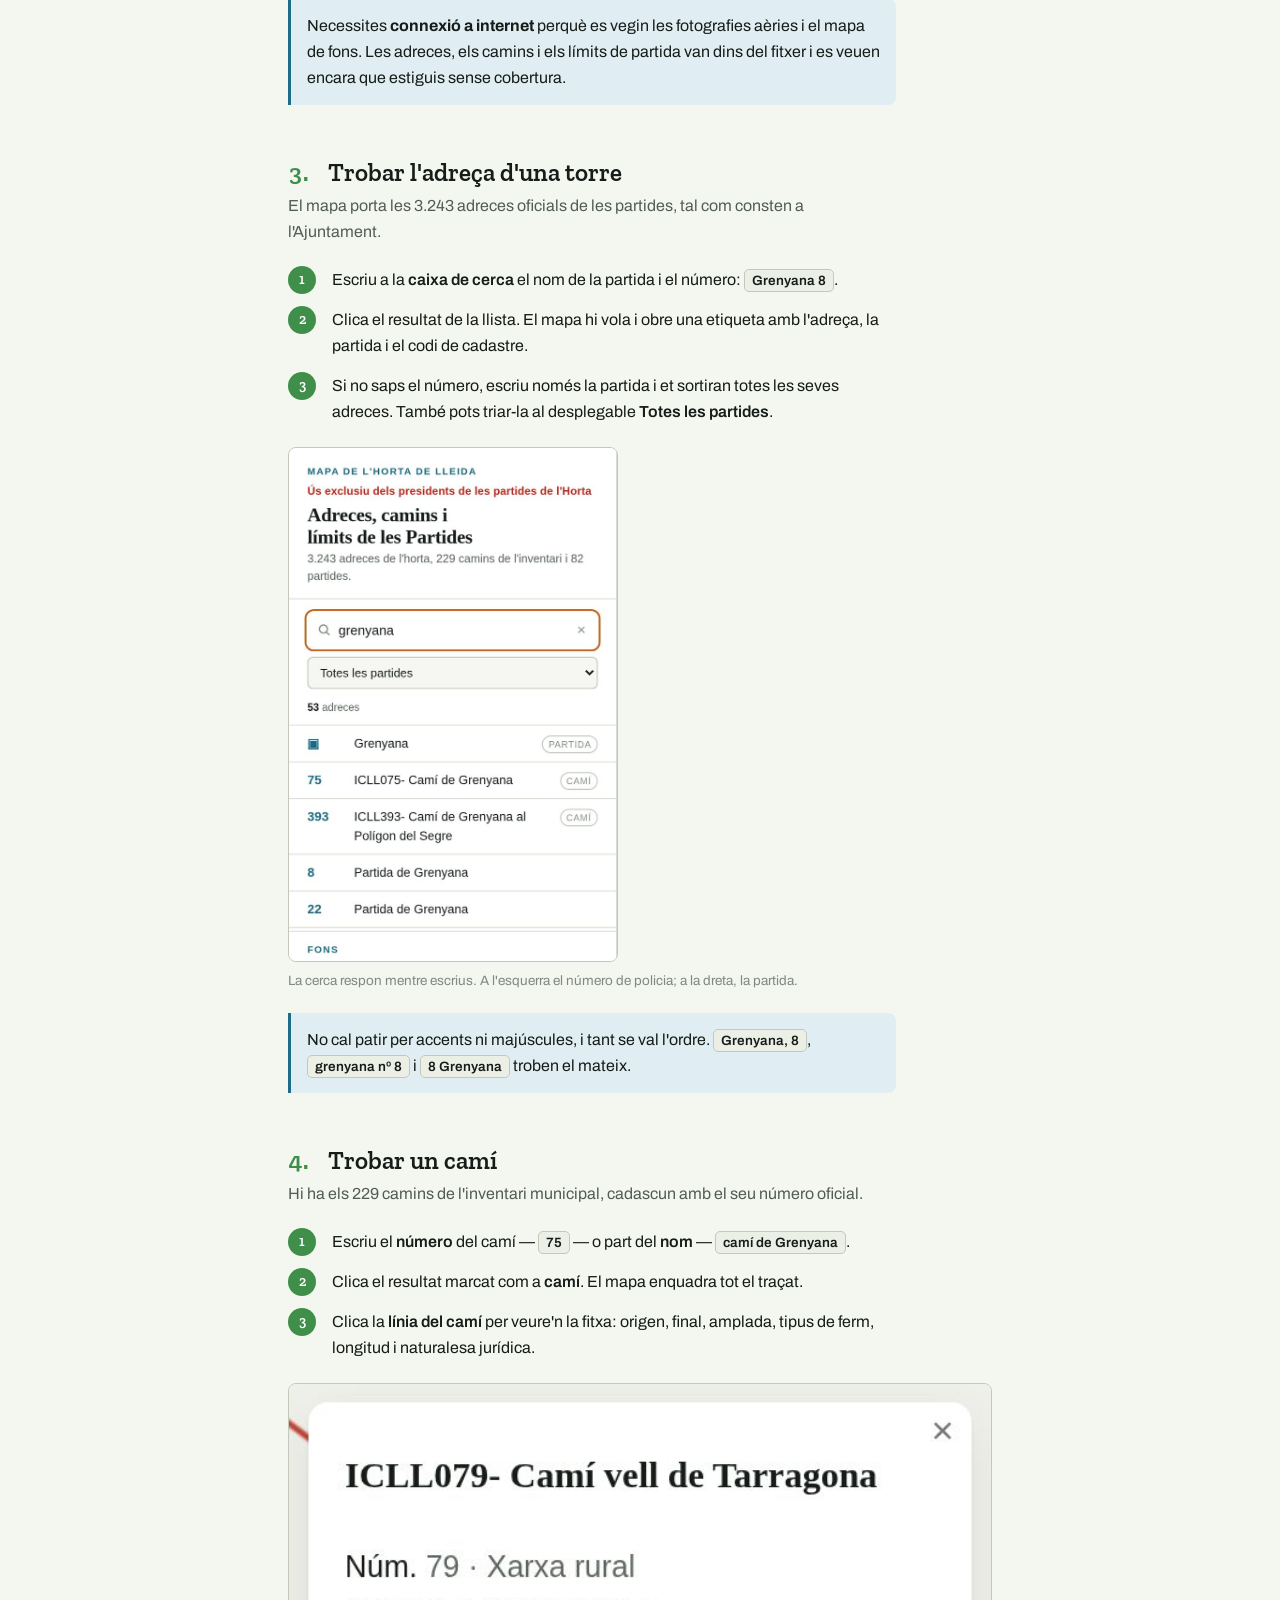
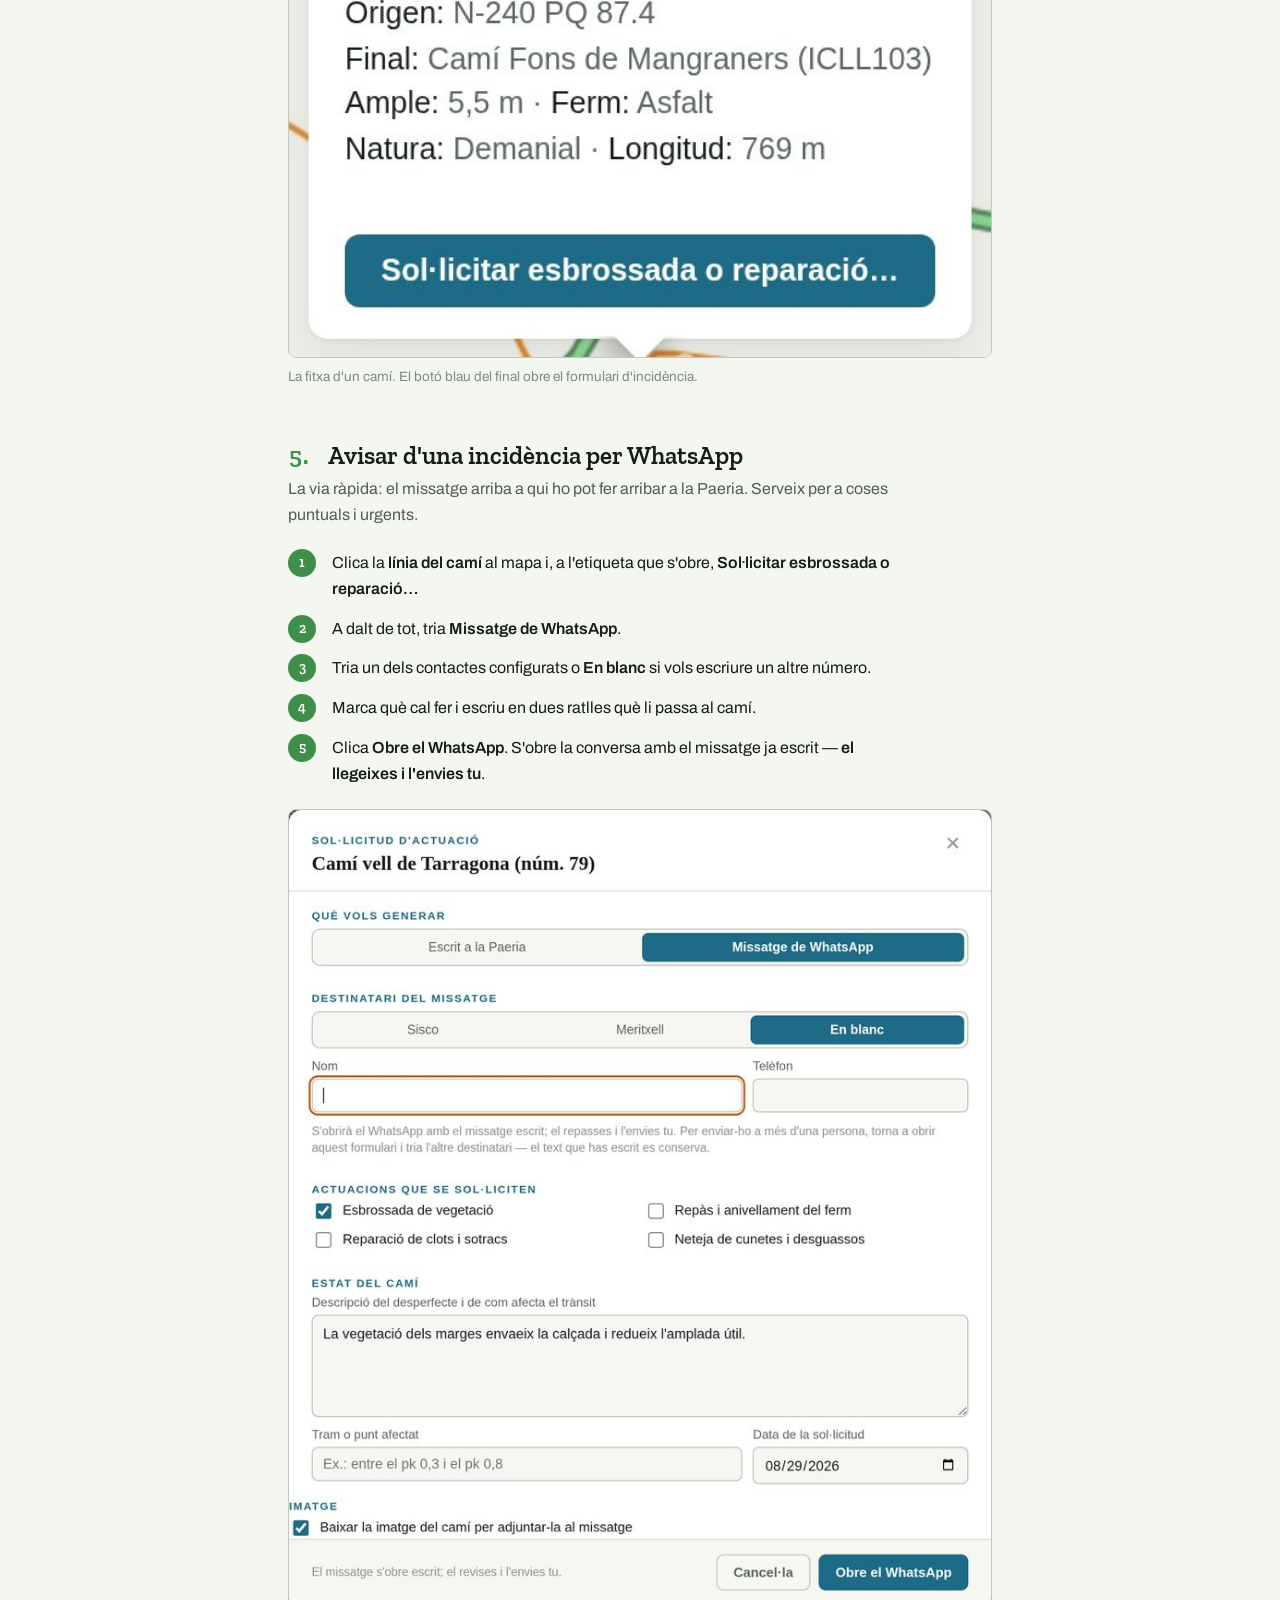
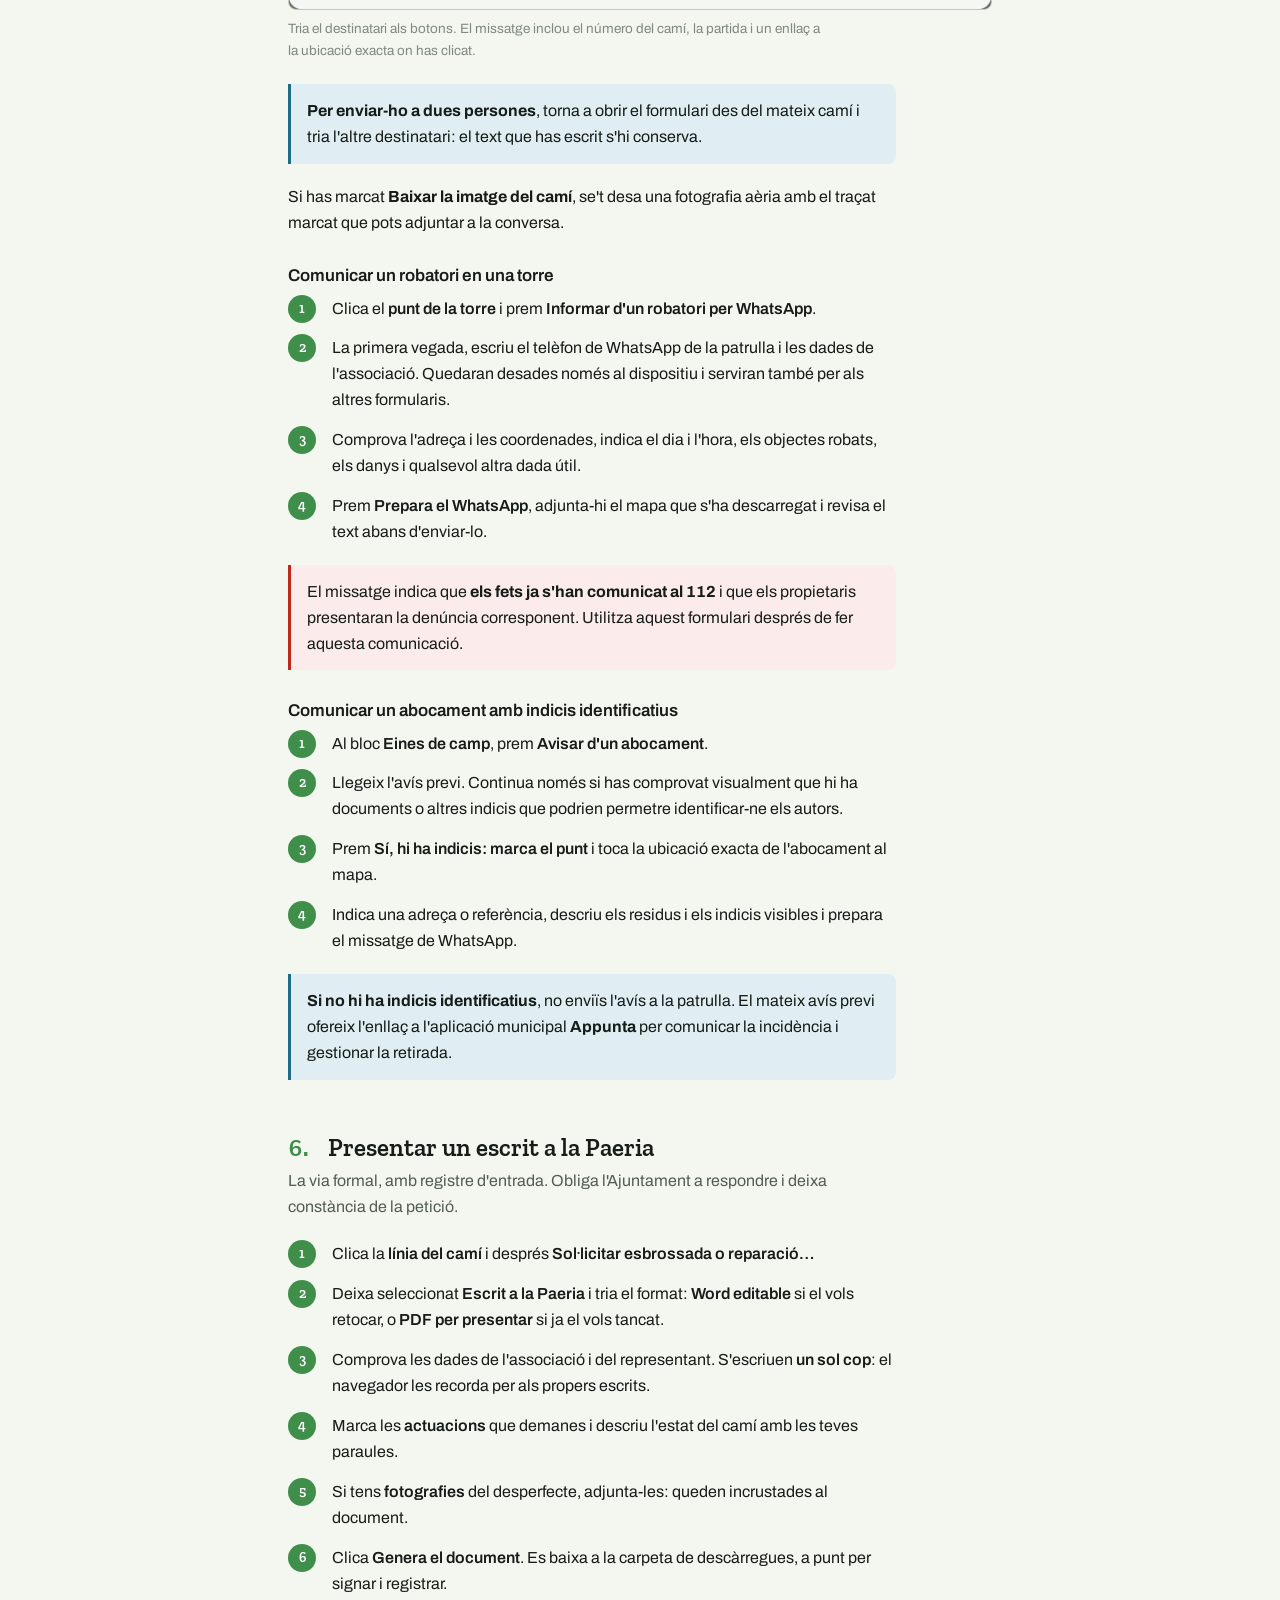
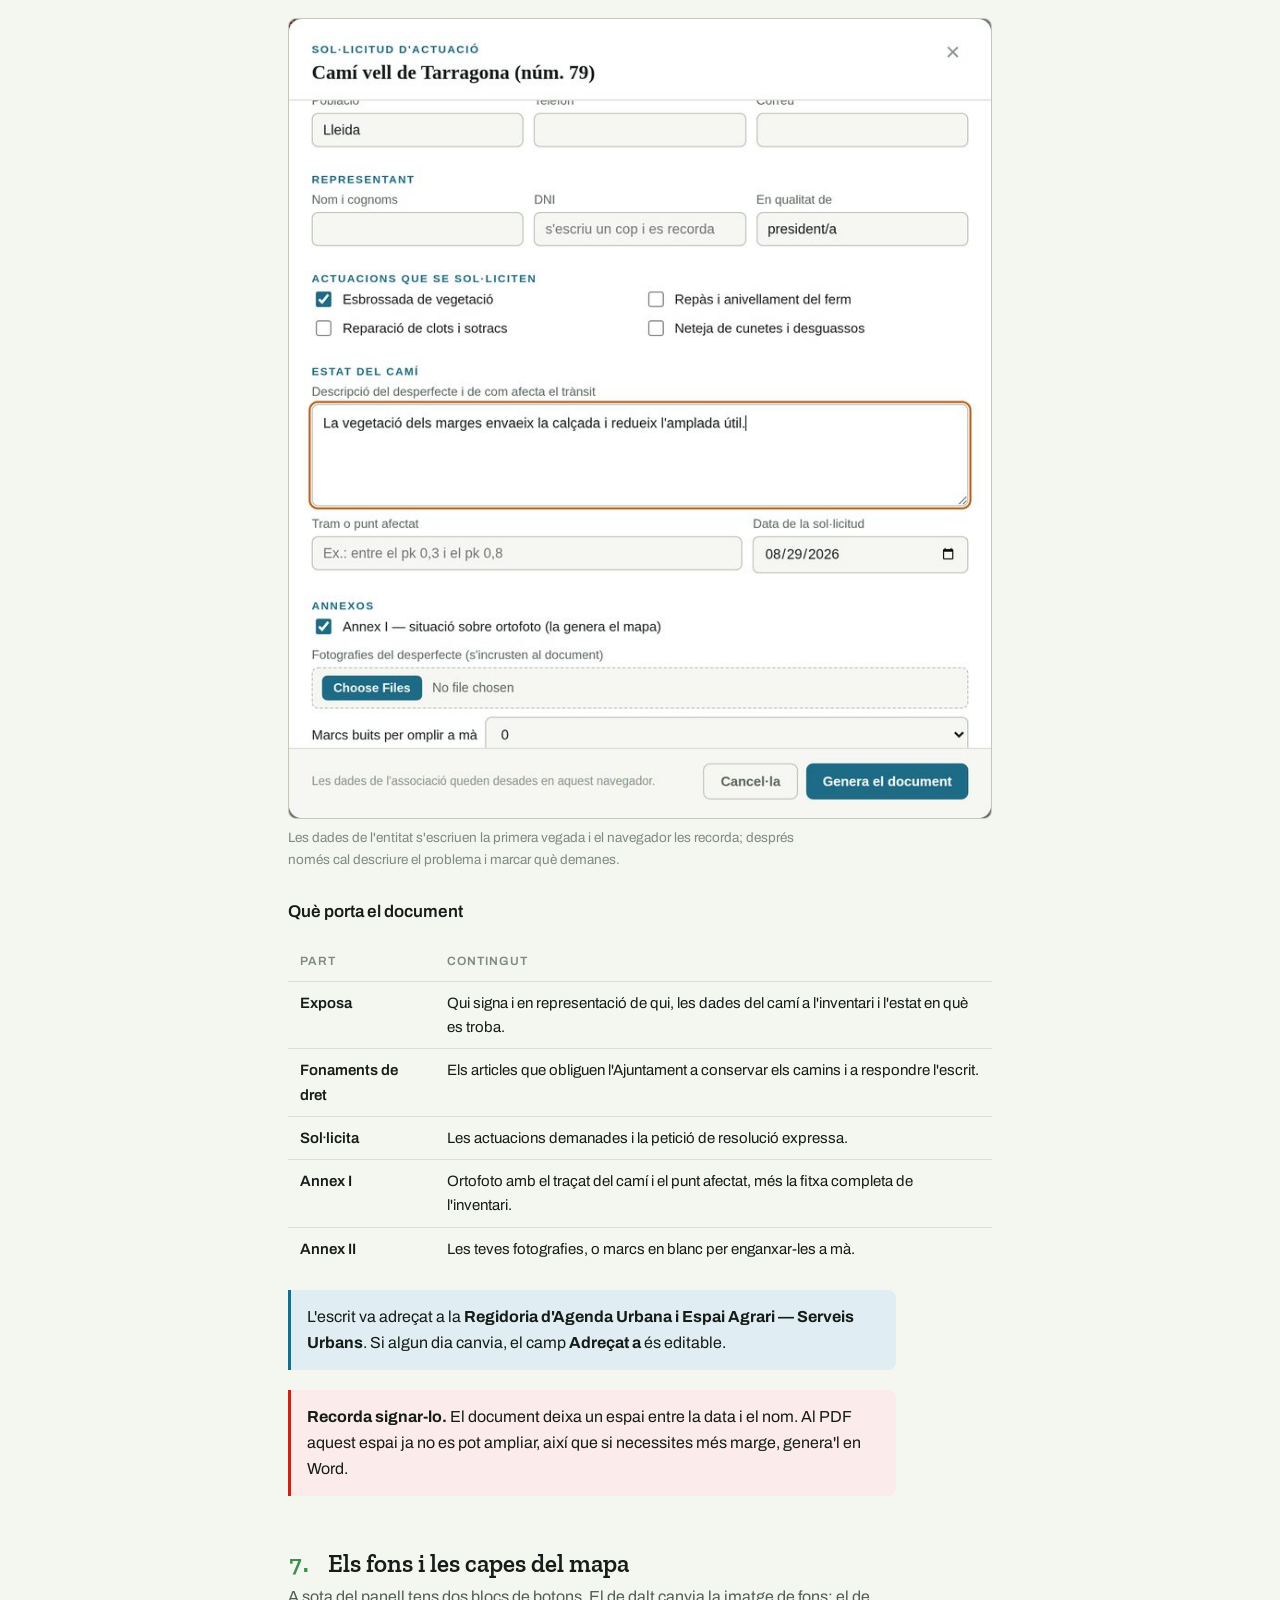
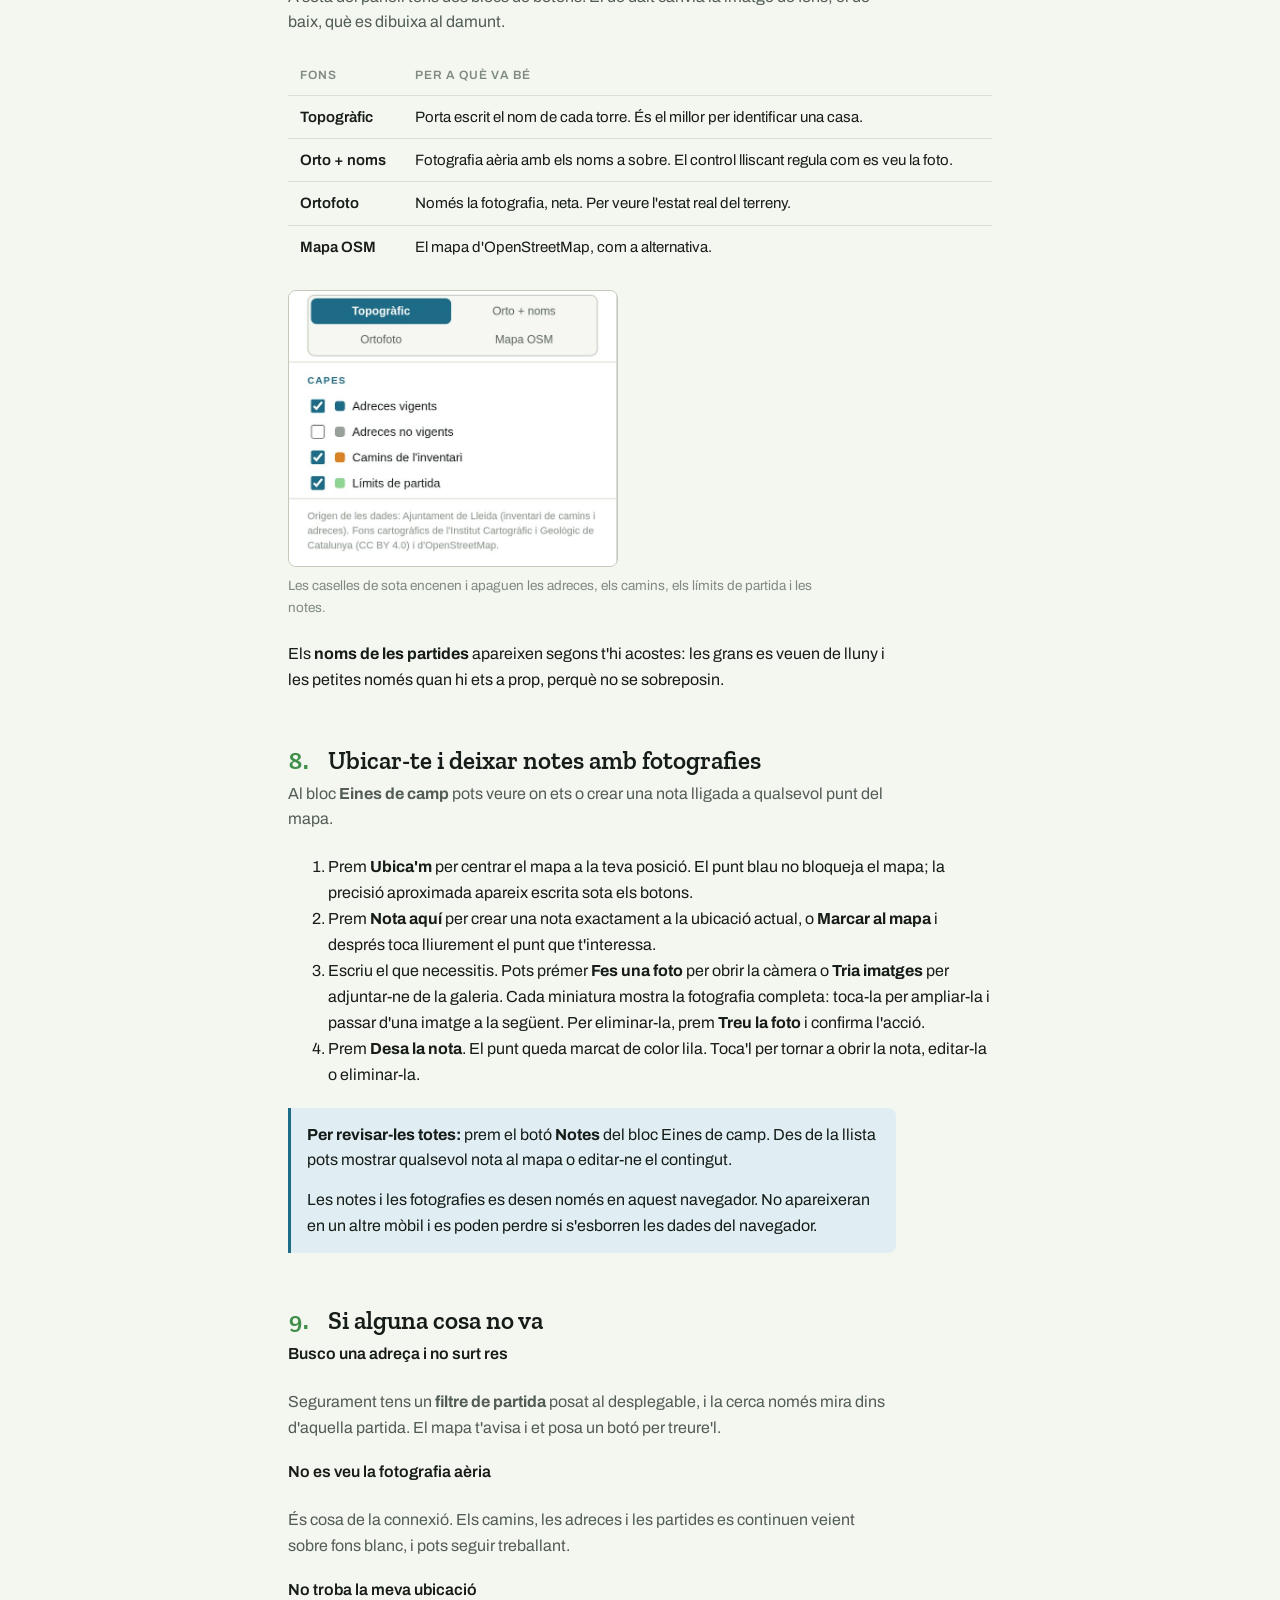
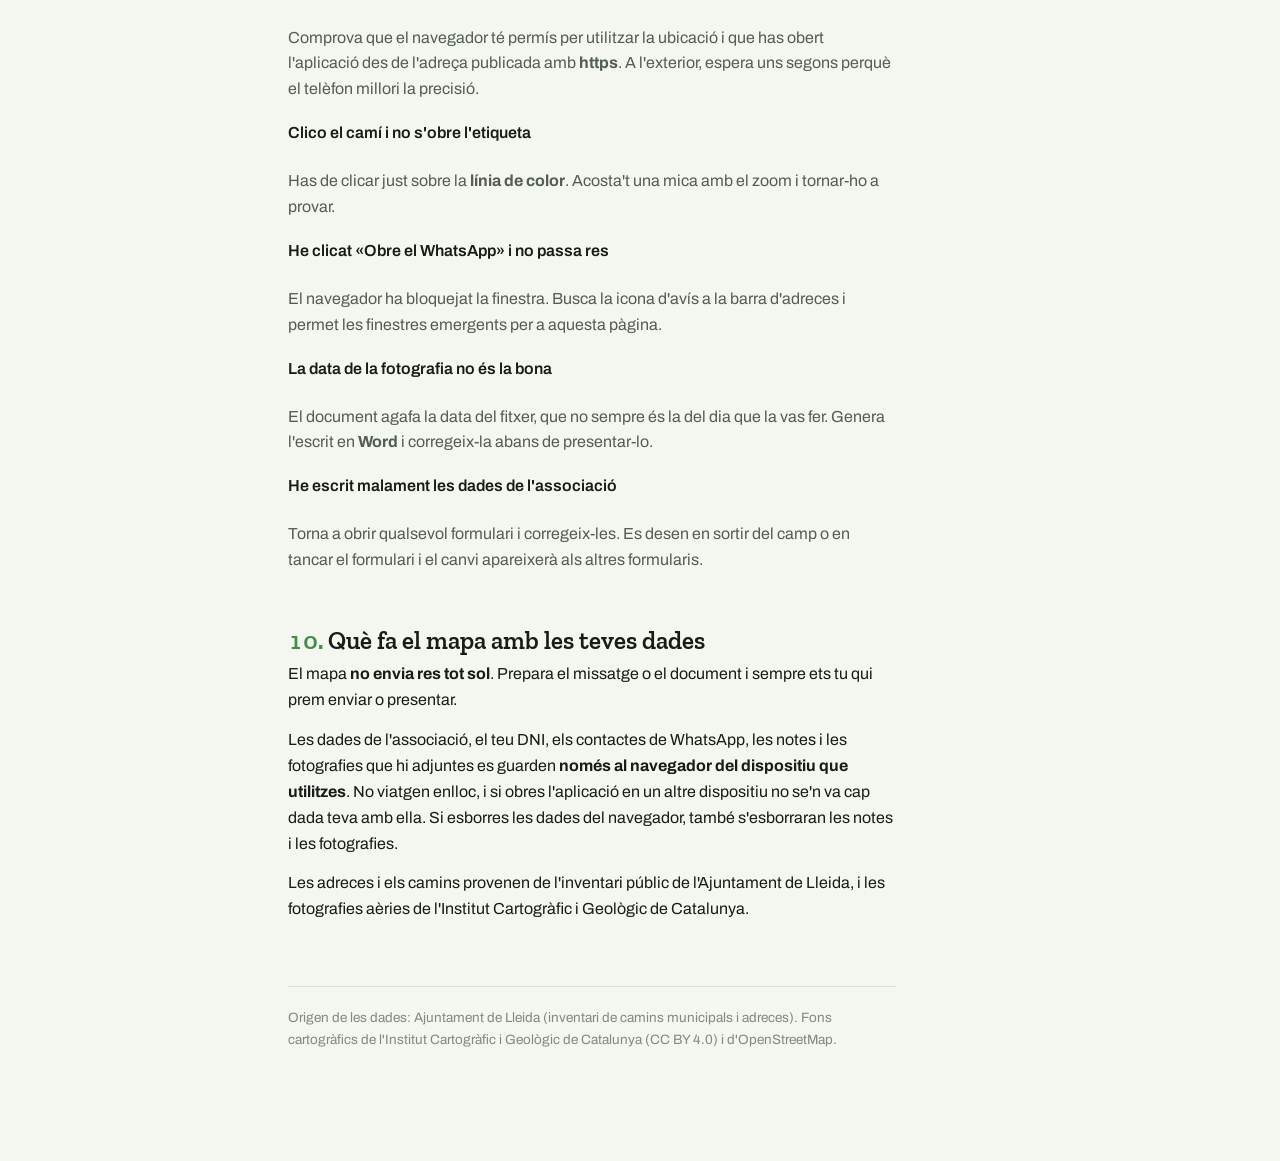
==== commit da3ff3aa: "Add files via upload" ====
--- a/guia.html
+++ b/guia.html
@@ -320,6 +320,28 @@
   </div>
   <p>Si has marcat <b>Baixar la imatge del camí</b>, se't desa una fotografia aèria amb el
      traçat marcat que pots adjuntar a la conversa.</p>
+
+  <h3>Comunicar un robatori en una torre</h3>
+  <ol class="passos">
+    <li>Clica el <b>punt de la torre</b> i prem <b>Informar d'un robatori per WhatsApp</b>.</li>
+    <li>La primera vegada, escriu el telèfon de WhatsApp de la patrulla i les dades de l'associació. Quedaran desades només al dispositiu i serviran també per als altres formularis.</li>
+    <li>Comprova l'adreça i les coordenades, indica el dia i l'hora, els objectes robats, els danys i qualsevol altra dada útil.</li>
+    <li>Prem <b>Prepara el WhatsApp</b>, adjunta-hi el mapa que s'ha descarregat i revisa el text abans d'enviar-lo.</li>
+  </ol>
+  <div class="nota roig">
+    <p>El missatge indica que <b>els fets ja s'han comunicat al 112</b> i que els propietaris presentaran la denúncia corresponent. Utilitza aquest formulari després de fer aquesta comunicació.</p>
+  </div>
+
+  <h3>Comunicar un abocament amb indicis identificatius</h3>
+  <ol class="passos">
+    <li>Al bloc <b>Eines de camp</b>, prem <b>Avisar d'un abocament</b>.</li>
+    <li>Llegeix l'avís previ. Continua només si has comprovat visualment que hi ha documents o altres indicis que podrien permetre identificar-ne els autors.</li>
+    <li>Prem <b>Sí, hi ha indicis: marca el punt</b> i toca la ubicació exacta de l'abocament al mapa.</li>
+    <li>Indica una adreça o referència, descriu els residus i els indicis visibles i prepara el missatge de WhatsApp.</li>
+  </ol>
+  <div class="nota">
+    <p><b>Si no hi ha indicis identificatius</b>, no enviïs l'avís a la patrulla. El mateix avís previ ofereix l'enllaç a l'aplicació municipal <b>Appunta</b> per comunicar la incidència i gestionar la retirada.</p>
+  </div>
 </section>
 
 <section id="escrit">
@@ -442,8 +464,8 @@
         Genera l'escrit en <b>Word</b> i corregeix-la abans de presentar-lo.</dd>
 
     <dt>He escrit malament les dades de l'associació</dt>
-    <dd>Torna a obrir el formulari, corregeix-les i genera un document qualsevol:
-        es tornen a desar amb els valors nous.</dd>
+    <dd>Torna a obrir qualsevol formulari i corregeix-les. Es desen en sortir del camp o
+        en tancar el formulari i el canvi apareixerà als altres formularis.</dd>
   </dl>
 </section>
 
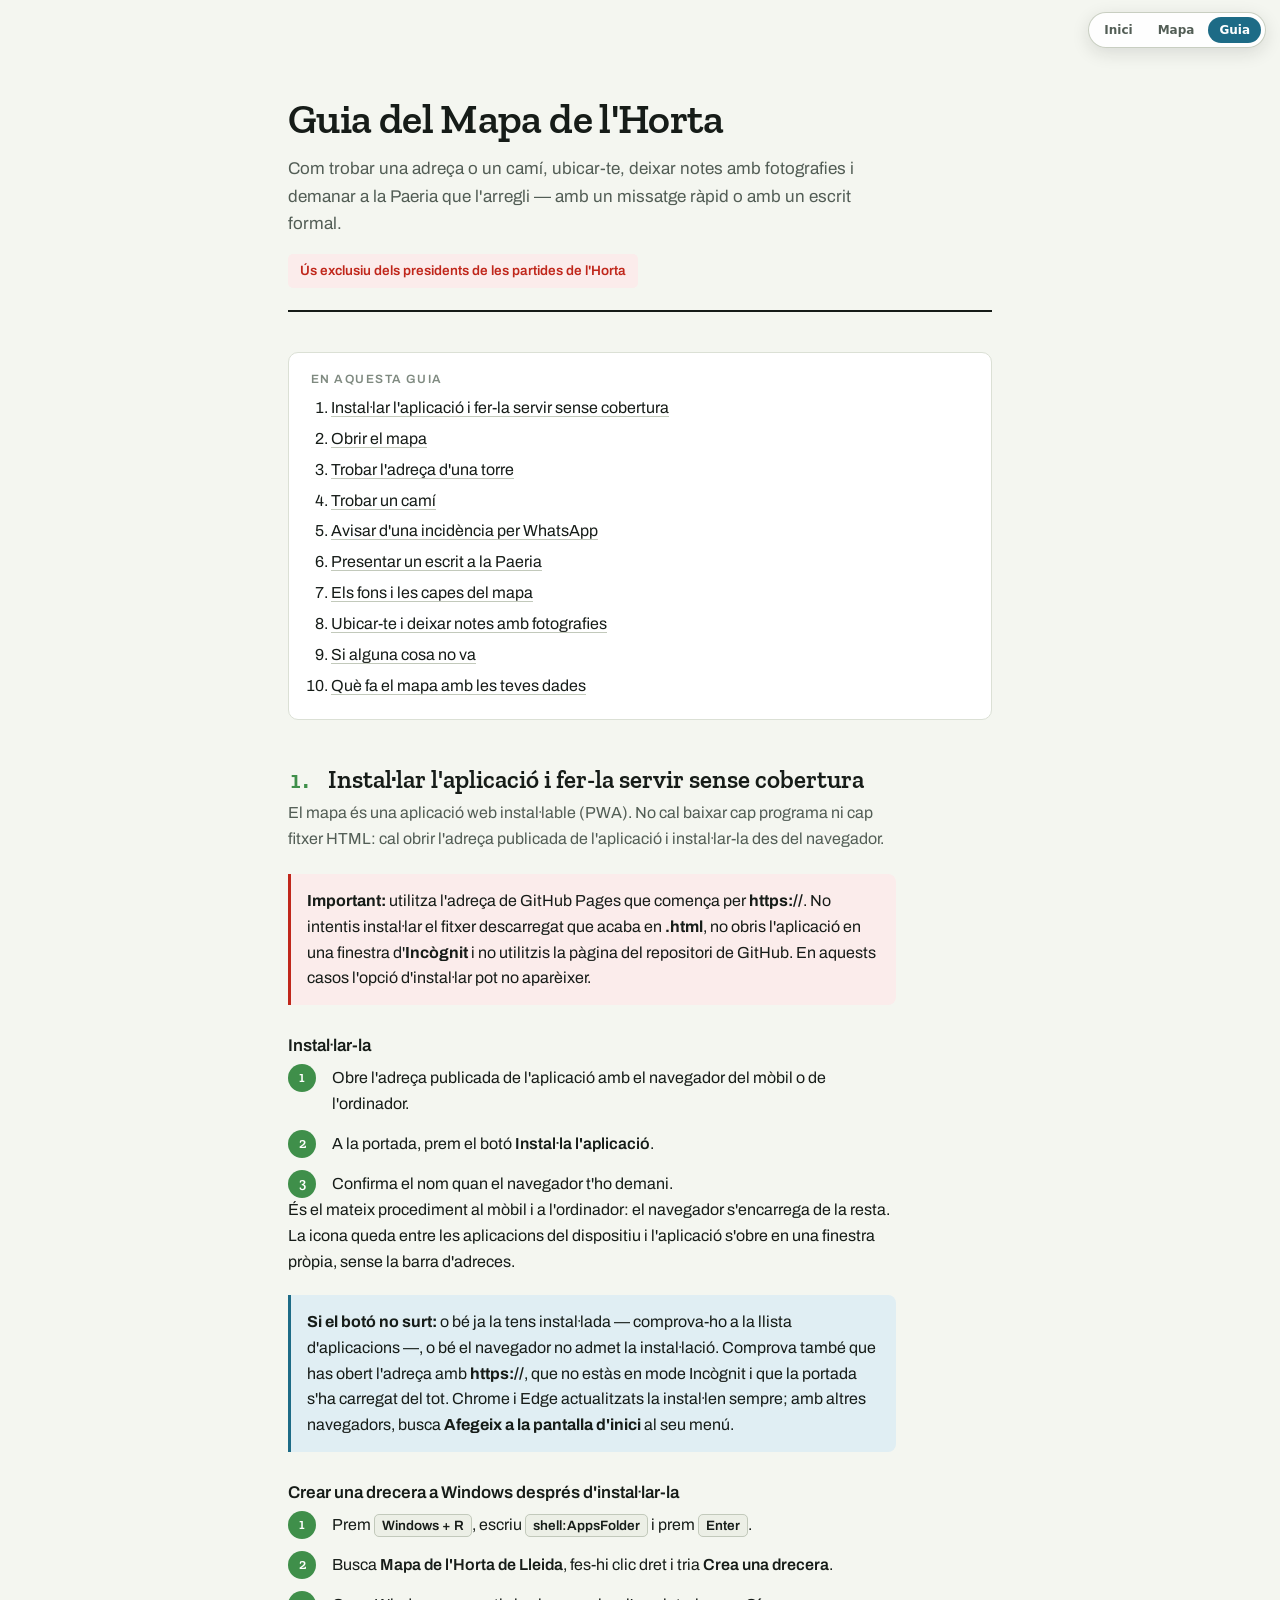
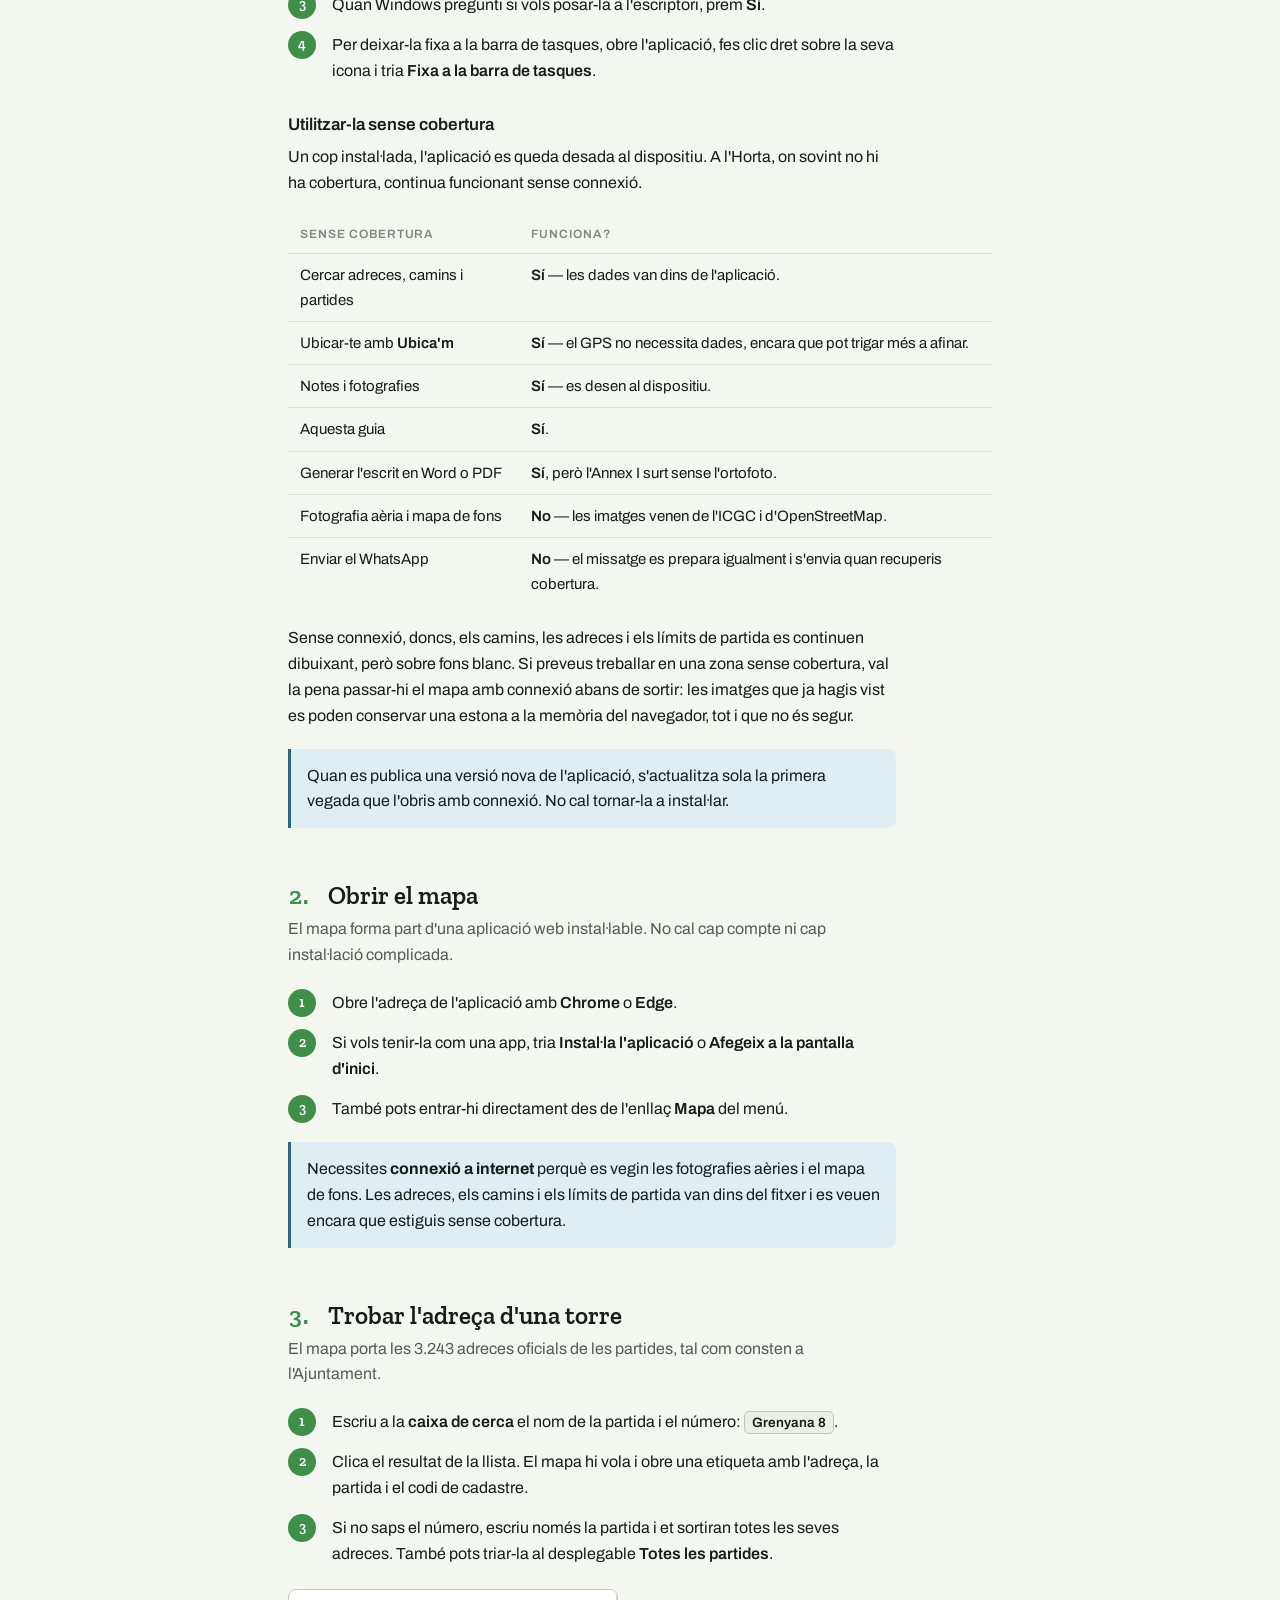
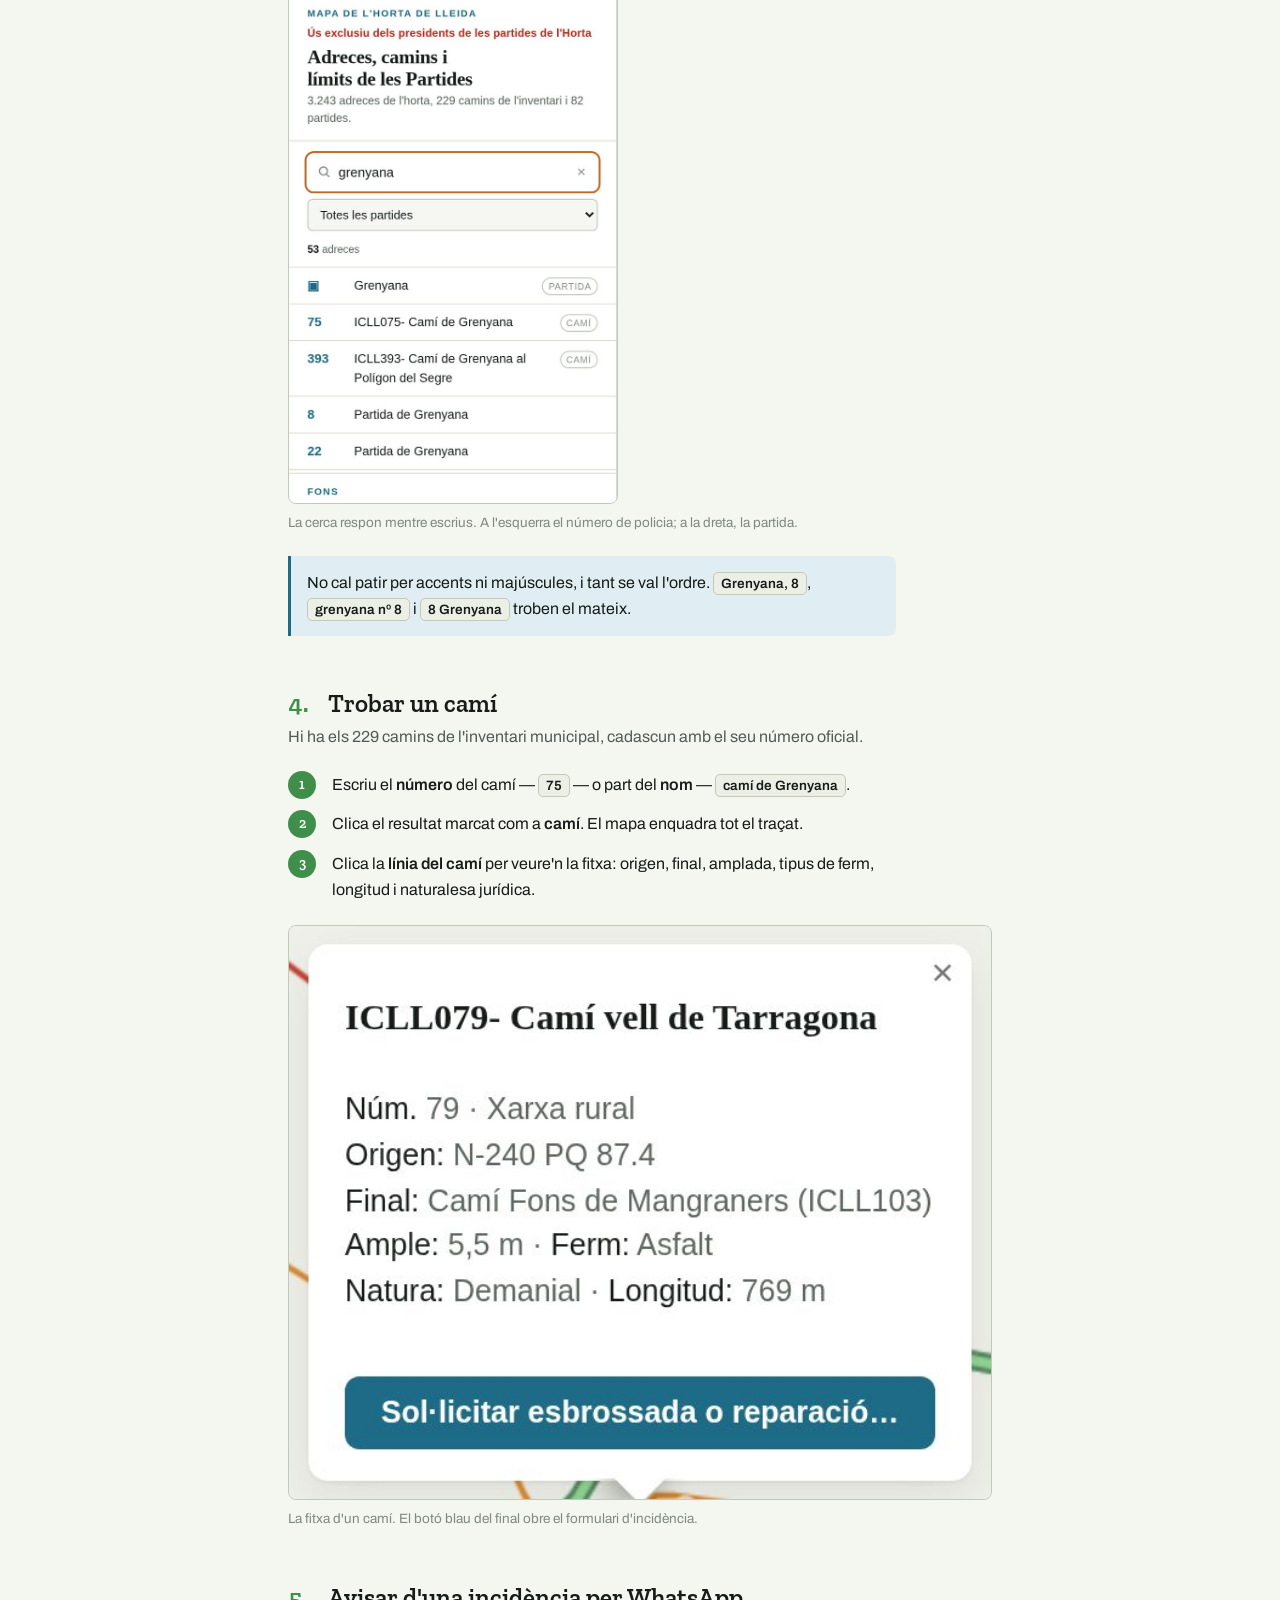
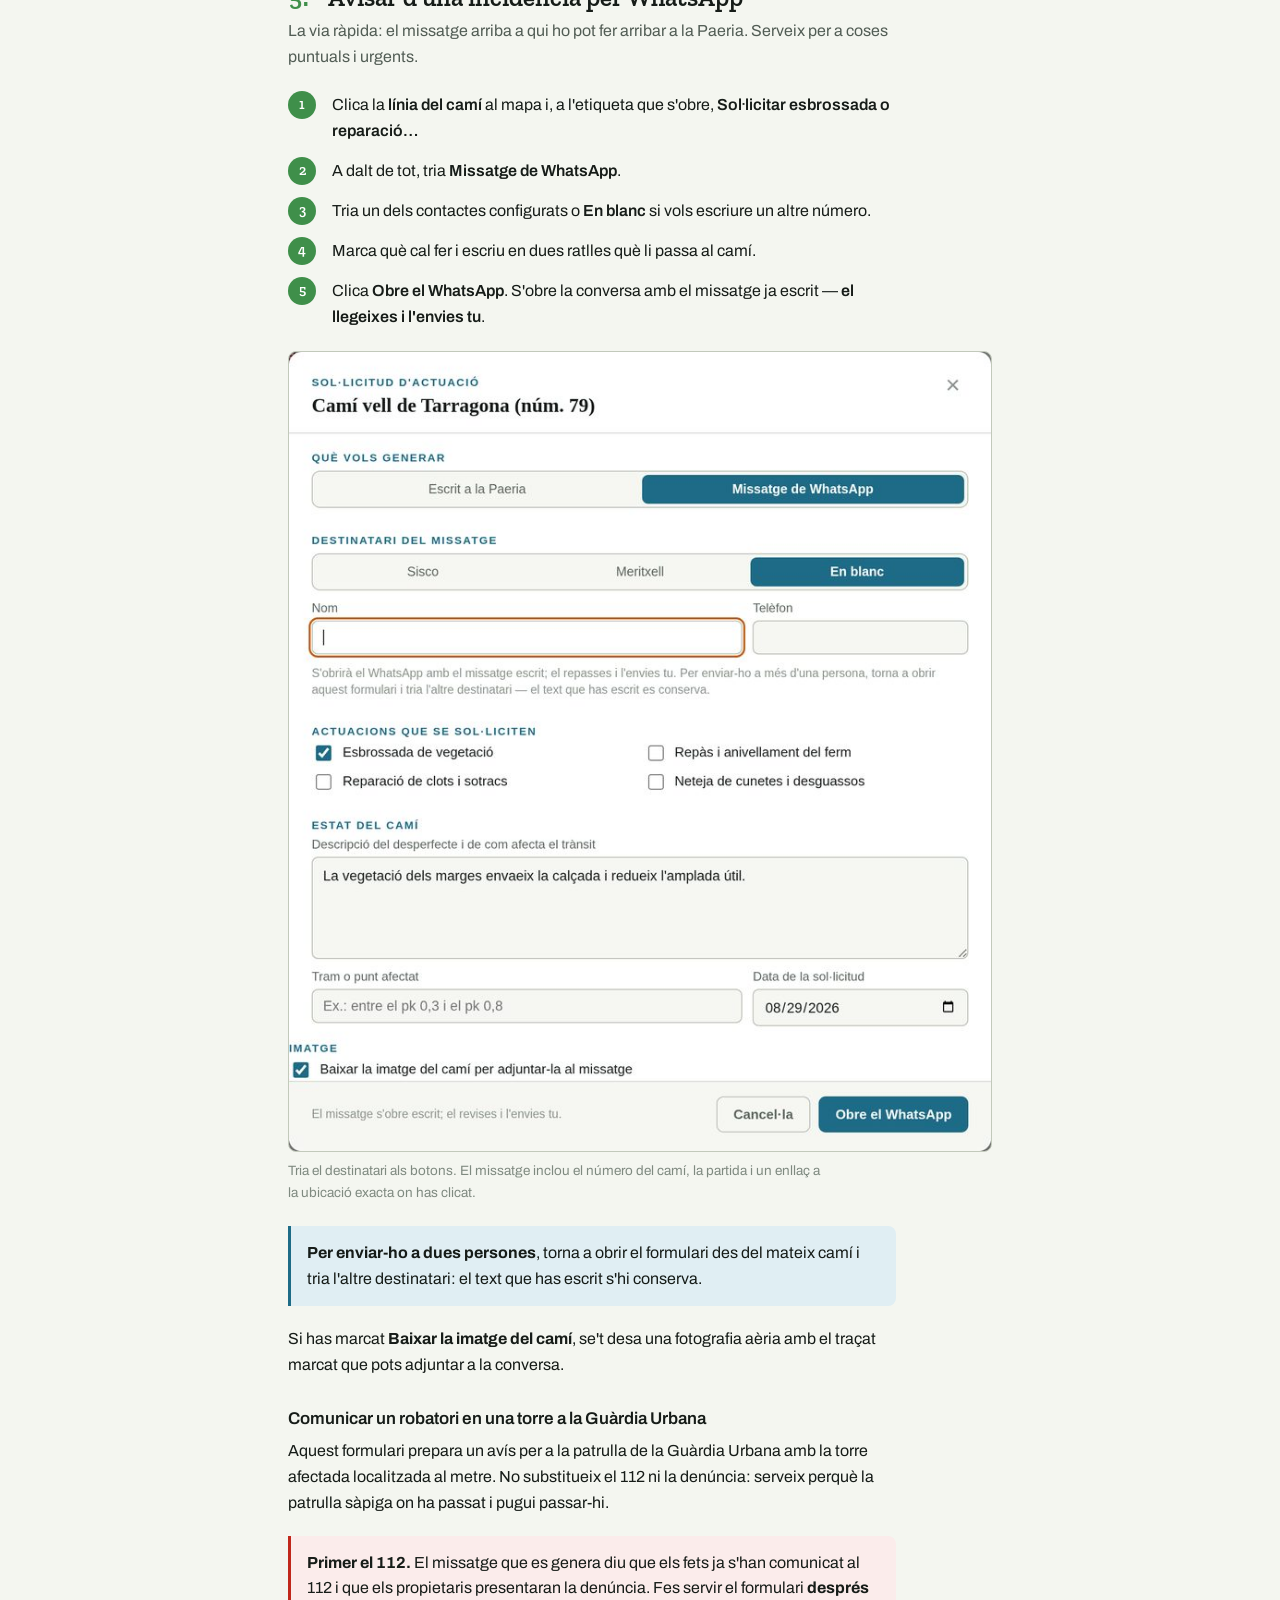
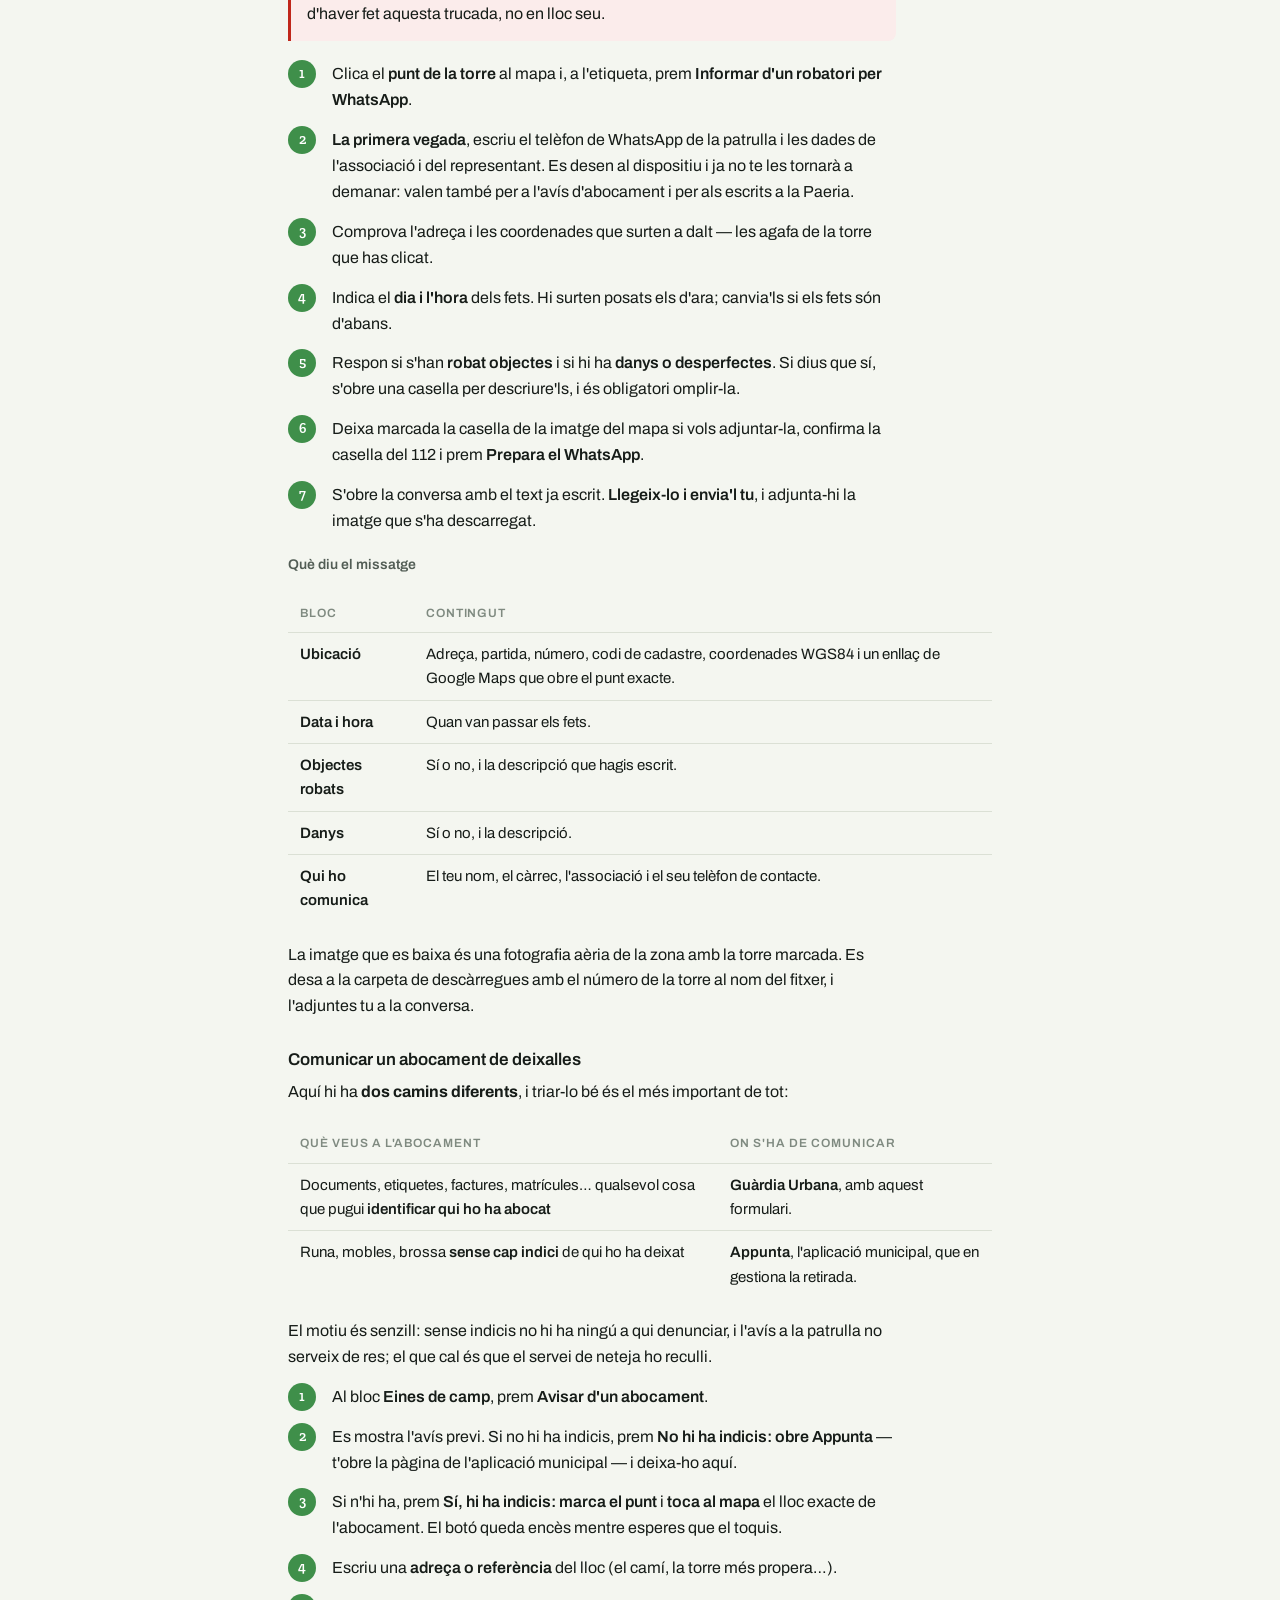
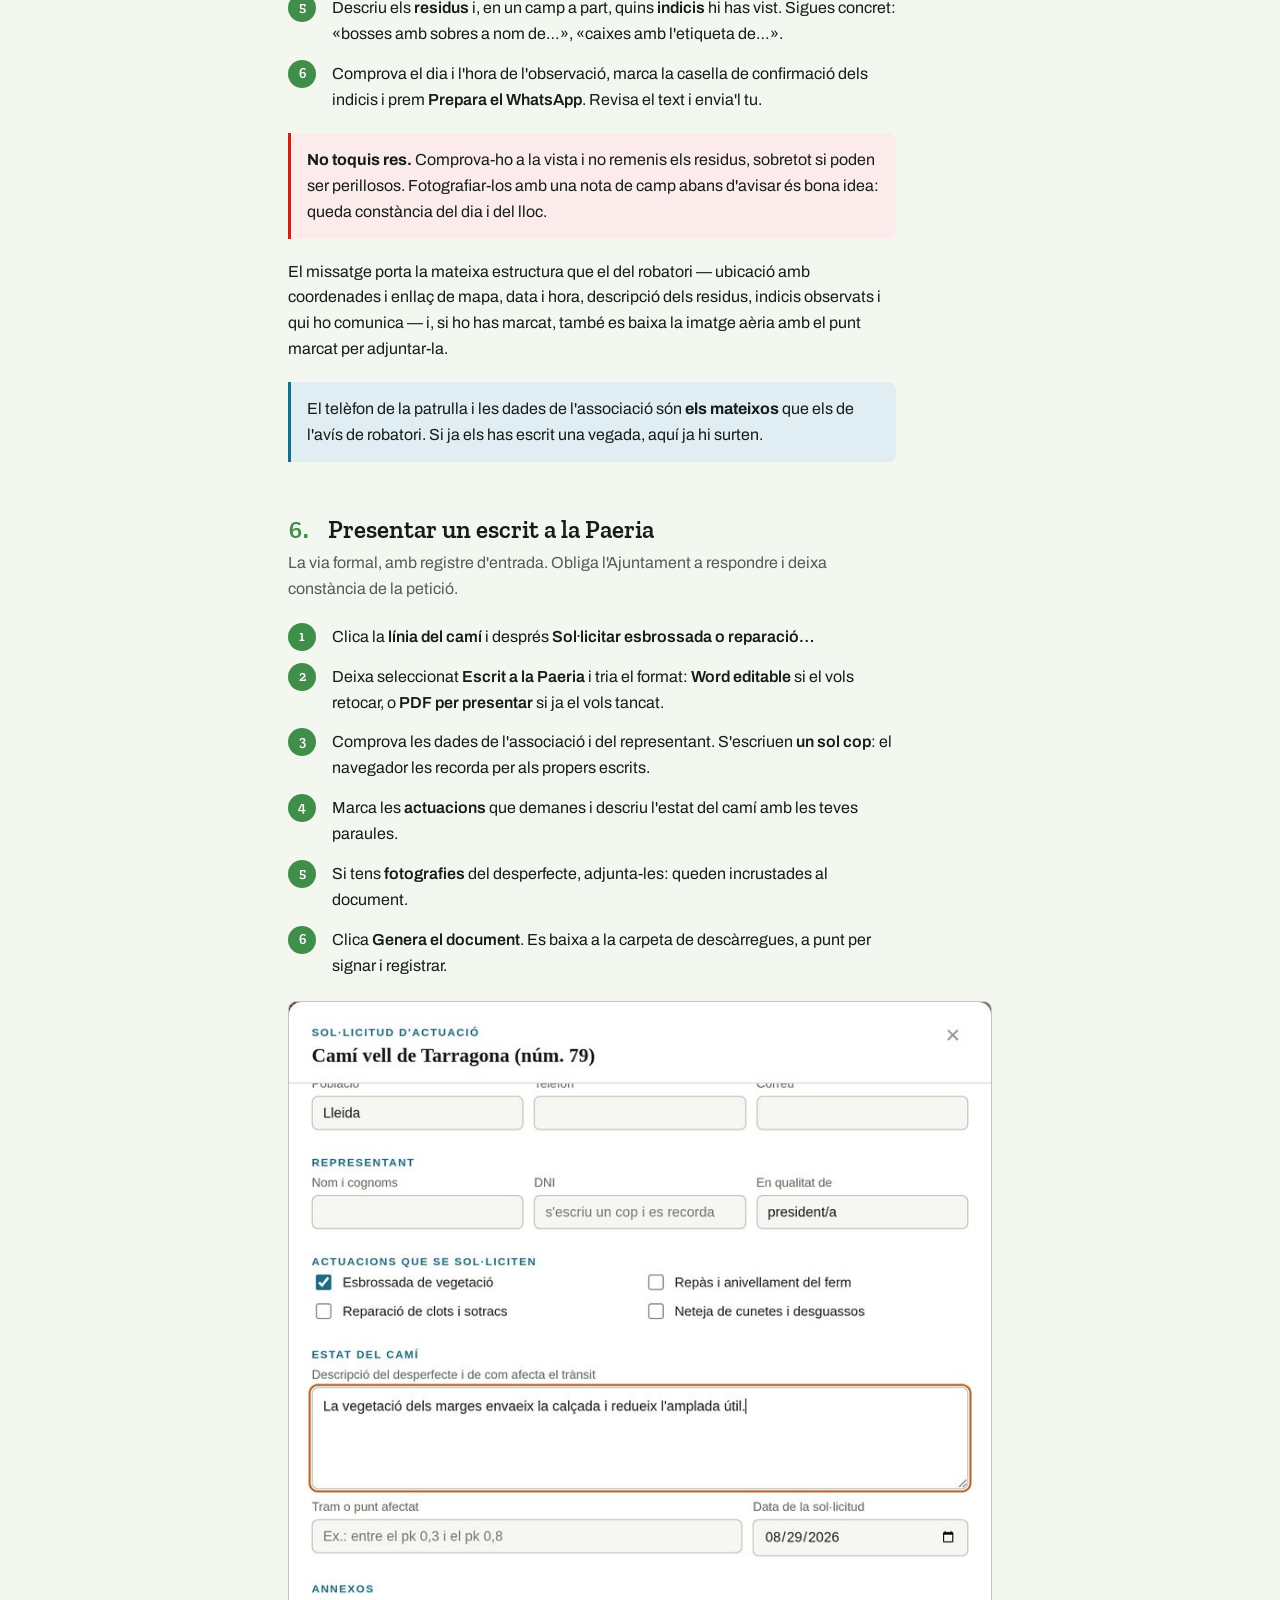
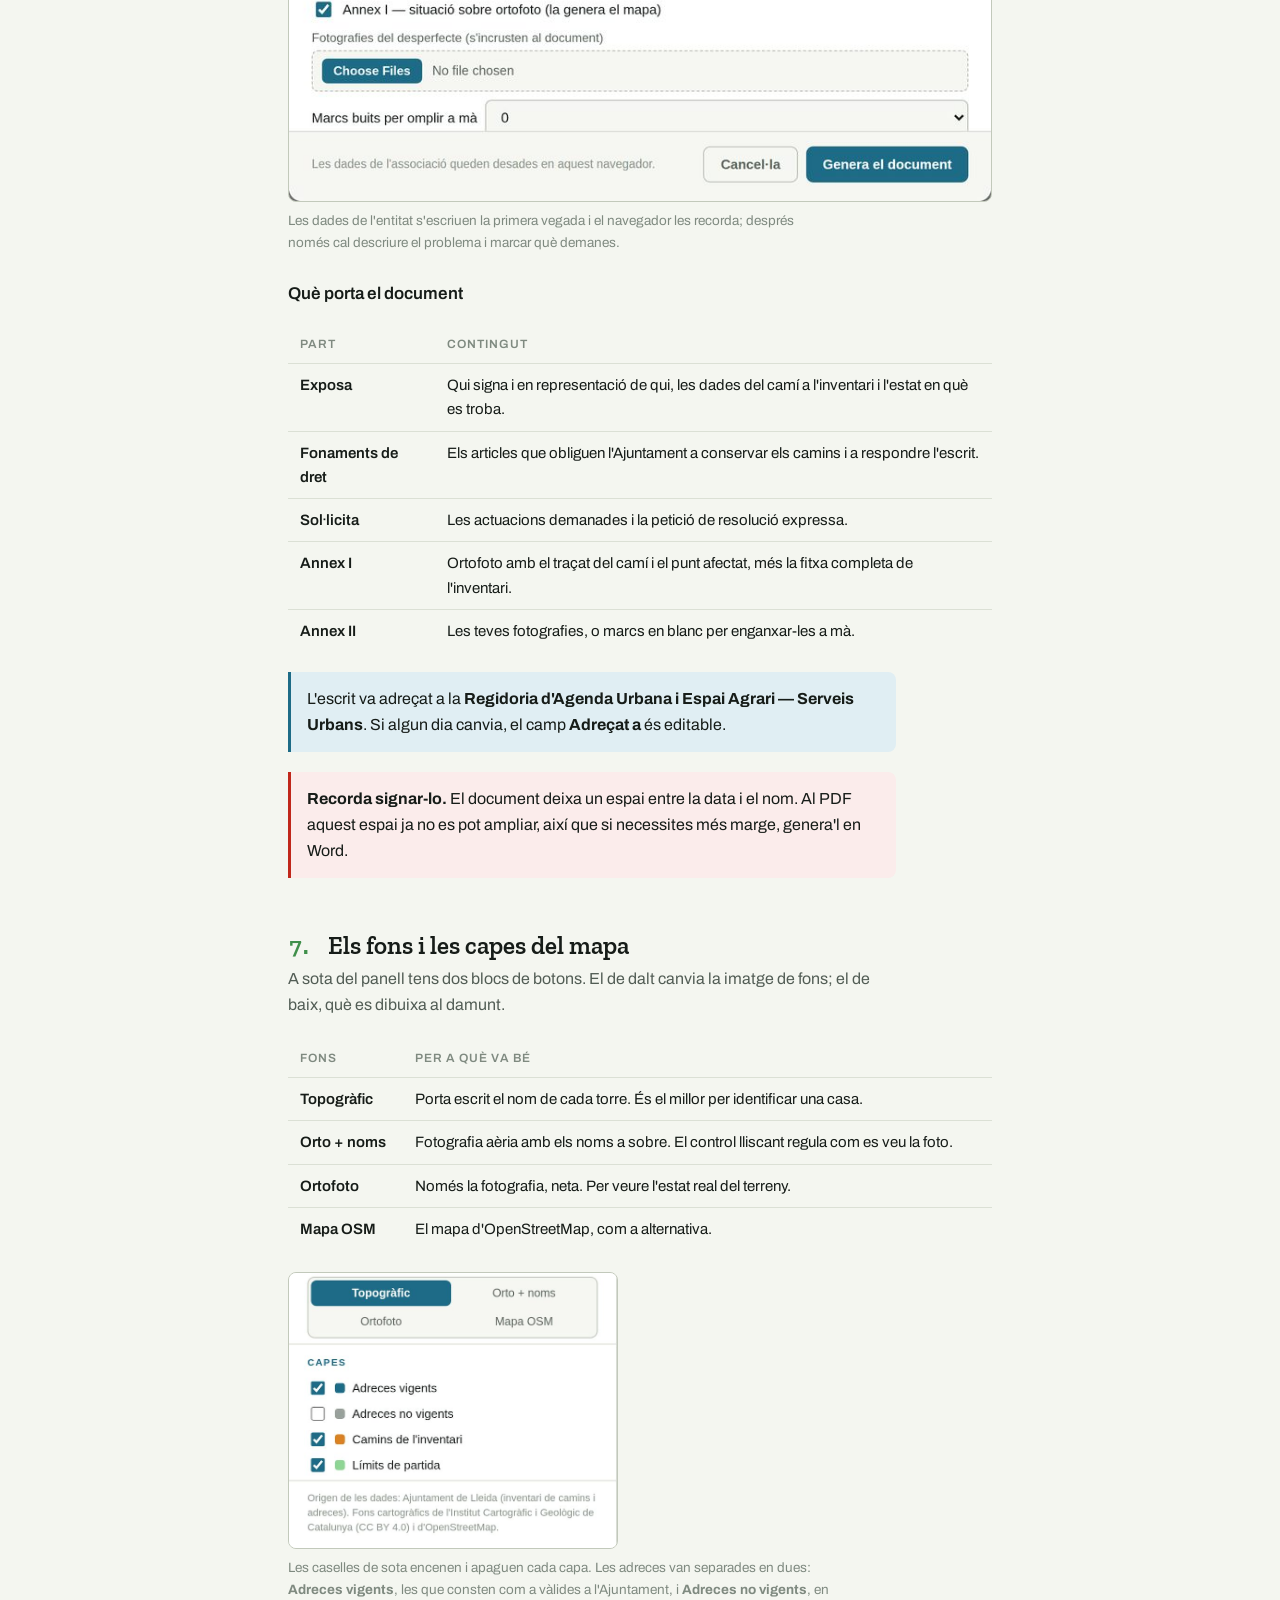
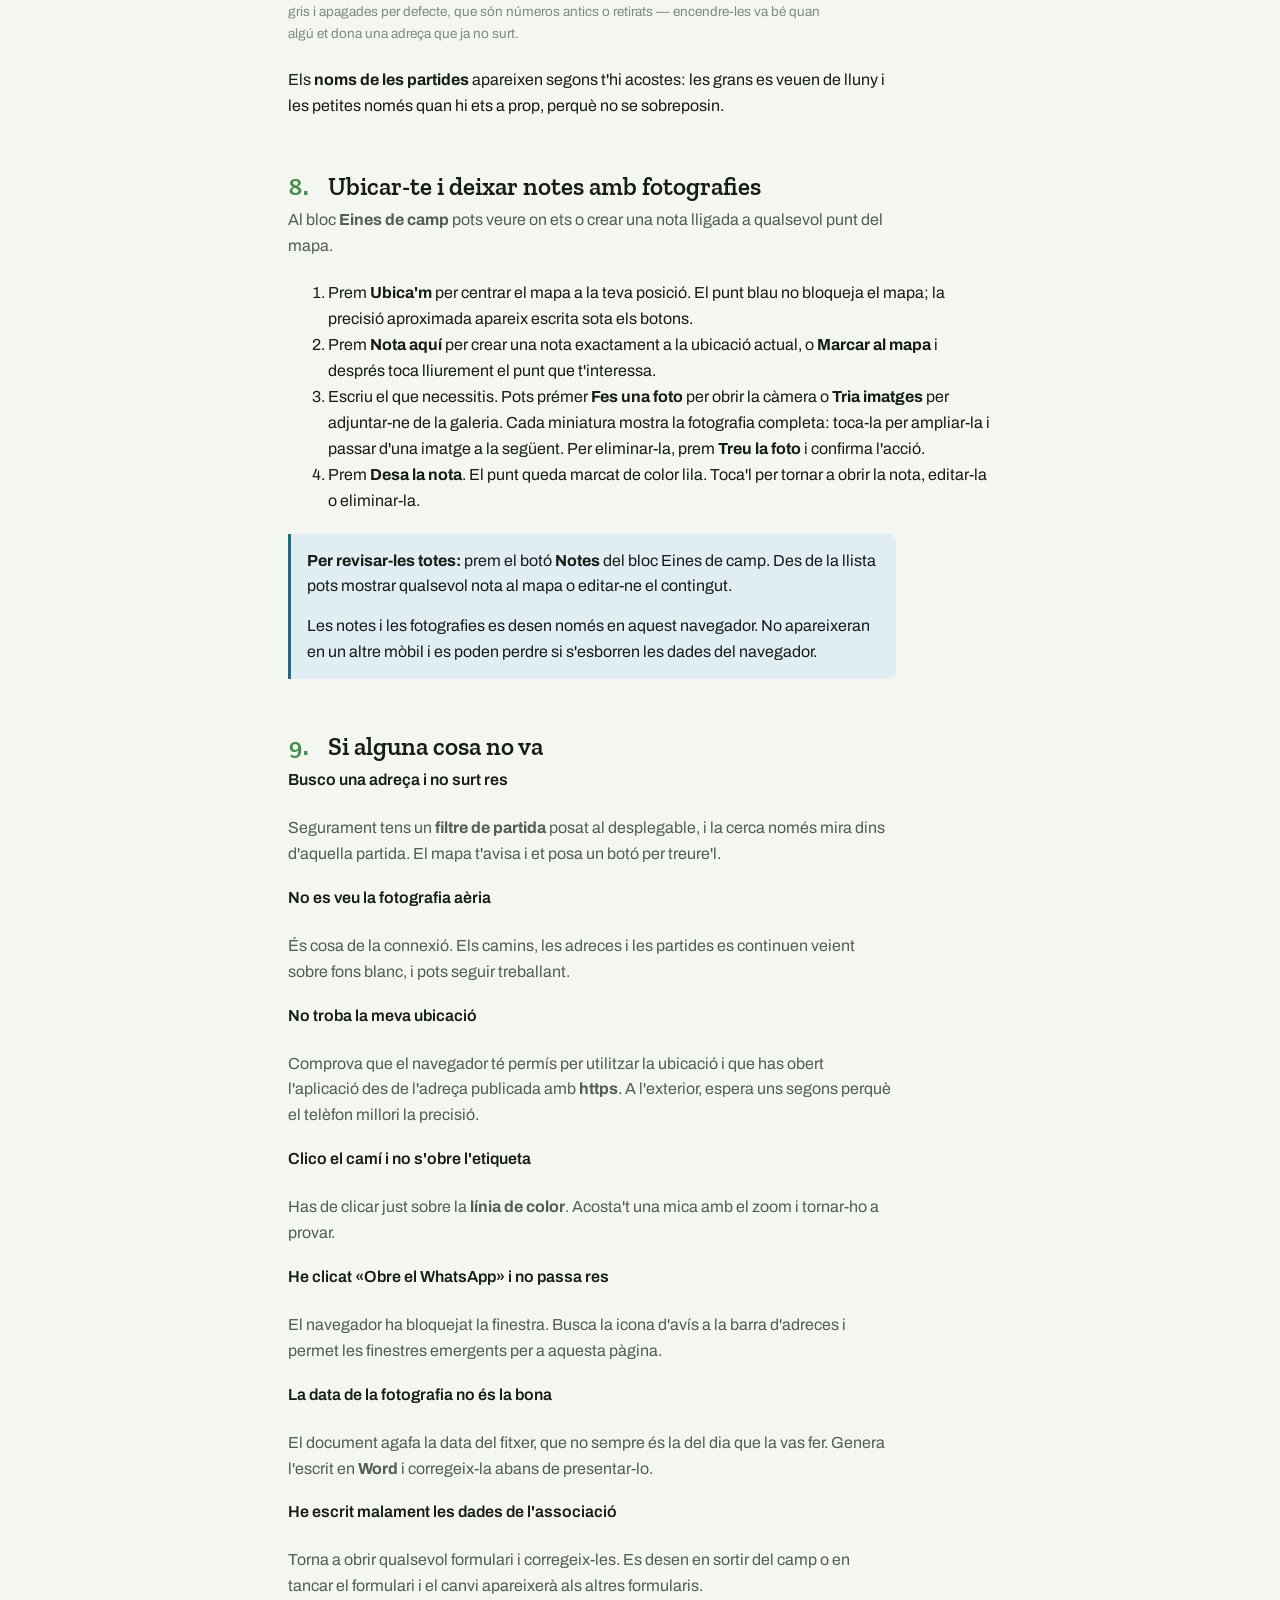
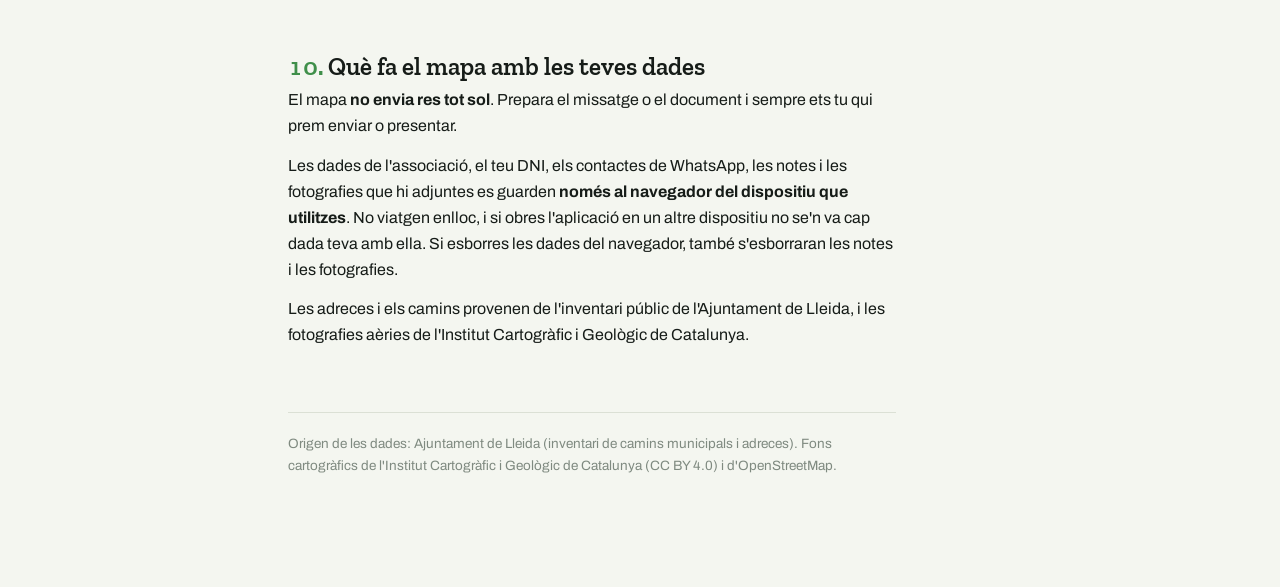
==== commit 196b2ca4: "Add files via upload" ====
--- a/guia.html
+++ b/guia.html
@@ -85,6 +85,7 @@
   font-variant-numeric:tabular-nums;
 }
 h3{margin:30px 0 8px; font:600 17px/1.3 Archivo,sans-serif}
+h4{margin:22px 0 6px; font:600 14px/1.35 Archivo,sans-serif; color:var(--ink-soft)}
 p{margin:0 0 14px; max-width:38rem}
 .intro{color:var(--ink-soft); margin-bottom:22px}
 
@@ -162,7 +163,7 @@
 <nav class="toc" aria-label="Índex">
   <h2>En aquesta guia</h2>
   <ol>
-    <li><a href="#instalacio">Instal·lar l'aplicació</a></li>
+    <li><a href="#instalacio">Instal·lar l'aplicació i fer-la servir sense cobertura</a></li>
     <li><a href="#obrir">Obrir el mapa</a></li>
     <li><a href="#adreca">Trobar l'adreça d'una torre</a></li>
     <li><a href="#cami">Trobar un camí</a></li>
@@ -176,62 +177,30 @@
 </nav>
 
 <section id="instalacio">
-  <h2><span class="num">1.</span>Instal·lar l'aplicació</h2>
+  <h2><span class="num">1.</span>Instal·lar l'aplicació i fer-la servir sense cobertura</h2>
   <p class="intro">El mapa és una aplicació web instal·lable (PWA). No cal baixar cap programa ni cap fitxer HTML: cal obrir l'adreça publicada de l'aplicació i instal·lar-la des del navegador.</p>
 
   <div class="nota roig">
     <p><b>Important:</b> utilitza l'adreça de GitHub Pages que comença per <b>https://</b>. No intentis instal·lar el fitxer descarregat que acaba en <b>.html</b>, no obris l'aplicació en una finestra d'<b>Incògnit</b> i no utilitzis la pàgina del repositori de GitHub. En aquests casos l'opció d'instal·lar pot no aparèixer.</p>
   </div>
 
-  <h3>Android — Chrome (recomanat)</h3>
-  <ol class="passos">
-    <li>Obre l'adreça de l'aplicació amb Chrome i espera que carregui la portada.</li>
-    <li>Prem els <b>tres punts</b> de la part superior dreta.</li>
-    <li>Tria <b>Instal·la i crea una drecera</b> i després prem <b>Instal·la</b>.</li>
-    <li>Accepta el nom. La icona apareixerà entre les aplicacions del mòbil i, segons el model, també a la pantalla d'inici.</li>
-  </ol>
-
-  <h3>Android — Microsoft Edge</h3>
-  <ol class="passos">
-    <li>Obre la pàgina amb Edge i prem els <b>tres punts</b>.</li>
-    <li>Busca <b>Afegeix al telèfon</b>, <b>Afegeix a la pantalla d'inici</b> o <b>Instal·la</b>. El nom pot variar segons la versió.</li>
-    <li>Confirma l'acció i col·loca la icona a la pantalla d'inici si t'ho demana.</li>
-  </ol>
-  <p>Si Edge només ofereix <b>Afegir a la pantalla d'inici</b>, serà una drecera de la web. Per tenir la instal·lació més completa, utilitza Chrome.</p>
-
-  <h3>Android — Samsung Internet</h3>
-  <ol class="passos">
-    <li>Obre la pàgina amb Samsung Internet.</li>
-    <li>Prem el botó de <b>tres línies</b> de la part inferior dreta.</li>
-    <li>Tria <b>+ Afegeix pàgina a</b> i després <b>Pantalla d'inici</b>.</li>
-    <li>Confirma el nom i prem <b>Afegeix</b>.</li>
-  </ol>
-  <p>Això crea una drecera a la pantalla d'inici. Si el navegador mostra directament <b>Instal·la</b>, tria aquesta opció.</p>
-
-  <h3>Android — Firefox</h3>
-  <ol class="passos">
-    <li>Obre la pàgina amb Firefox i prem els <b>tres punts</b>.</li>
-    <li>Tria <b>Afegeix a la pantalla d'inici</b> i confirma amb <b>Afegeix</b>.</li>
-  </ol>
-  <p>Firefox crea principalment una drecera que obre la pàgina amb Firefox. Si vols una aplicació independent amb icona pròpia, és preferible instal·lar-la amb Chrome.</p>
-
-  <h3>Windows — Chrome</h3>
-  <ol class="passos">
-    <li>Obre l'adreça publicada amb Chrome en una finestra normal, no en mode Incògnit.</li>
-    <li>Prem els <b>tres punts</b> i tria <b>Emet, desa i comparteix</b> → <b>Instal·la la pàgina com una aplicació</b>.</li>
-    <li>Si apareix una icona d'instal·lació a la dreta de la barra d'adreces, també la pots prémer.</li>
-    <li>Confirma el nom i prem <b>Instal·la</b>. L'aplicació quedarà disponible al menú Inici.</li>
-  </ol>
-
-  <h3>Windows — Microsoft Edge</h3>
-  <ol class="passos">
-    <li>Obre l'adreça amb Edge.</li>
-    <li>Prem els <b>tres punts</b> i tria <b>Més eines</b> → <b>Aplicacions</b> → <b>Instal·la aquest lloc com una aplicació</b>.</li>
-    <li>Confirma el nom i prem <b>Instal·la</b>.</li>
-  </ol>
-
-  <h3>Windows — Firefox i altres navegadors</h3>
-  <p>Firefox per a Windows no sol mostrar una instal·lació PWA pròpia. Per tenir-la com una aplicació independent, utilitza Chrome o Edge. En altres navegadors basats en Chromium, busca l'opció <b>Instal·la</b> o una icona d'instal·lació a la barra d'adreces.</p>
+  <h3>Instal·lar-la</h3>
+  <ol class="passos">
+    <li>Obre l'adreça publicada de l'aplicació amb el navegador del mòbil o de l'ordinador.</li>
+    <li>A la portada, prem el botó <b>Instal·la l'aplicació</b>.</li>
+    <li>Confirma el nom quan el navegador t'ho demani.</li>
+  </ol>
+  <p>És el mateix procediment al mòbil i a l'ordinador: el navegador s'encarrega de la resta.
+     La icona queda entre les aplicacions del dispositiu i l'aplicació s'obre en una finestra
+     pròpia, sense la barra d'adreces.</p>
+
+  <div class="nota">
+    <p><b>Si el botó no surt:</b> o bé ja la tens instal·lada — comprova-ho a la llista
+       d'aplicacions —, o bé el navegador no admet la instal·lació. Comprova també que has
+       obert l'adreça amb <b>https://</b>, que no estàs en mode Incògnit i que la portada
+       s'ha carregat del tot. Chrome i Edge actualitzats la instal·len sempre; amb altres
+       navegadors, busca <b>Afegeix a la pantalla d'inici</b> al seu menú.</p>
+  </div>
 
   <h3>Crear una drecera a Windows després d'instal·lar-la</h3>
   <ol class="passos">
@@ -241,9 +210,32 @@
     <li>Per deixar-la fixa a la barra de tasques, obre l'aplicació, fes clic dret sobre la seva icona i tria <b>Fixa a la barra de tasques</b>.</li>
   </ol>
 
-  <div class="nota">
-    <p><b>Si no surt l'opció d'instal·lar:</b> comprova que estàs utilitzant la URL de GitHub Pages amb <b>https://</b>, que no estàs en mode Incògnit i que has carregat la portada completa. Si encara no apareix, prova Chrome o Edge actualitzats.</p>
-  </div>
+  <h3>Utilitzar-la sense cobertura</h3>
+  <p>Un cop instal·lada, l'aplicació es queda desada al dispositiu. A l'Horta, on sovint no
+     hi ha cobertura, continua funcionant sense connexió.</p>
+  <div class="taula">
+    <table>
+      <thead><tr><th>Sense cobertura</th><th>Funciona?</th></tr></thead>
+      <tbody>
+        <tr><td>Cercar adreces, camins i partides</td><td><b>Sí</b> — les dades van dins de l'aplicació.</td></tr>
+        <tr><td>Ubicar-te amb <b>Ubica'm</b></td><td><b>Sí</b> — el GPS no necessita dades, encara que pot trigar més a afinar.</td></tr>
+        <tr><td>Notes i fotografies</td><td><b>Sí</b> — es desen al dispositiu.</td></tr>
+        <tr><td>Aquesta guia</td><td><b>Sí</b>.</td></tr>
+        <tr><td>Generar l'escrit en Word o PDF</td><td><b>Sí</b>, però l'Annex I surt sense l'ortofoto.</td></tr>
+        <tr><td>Fotografia aèria i mapa de fons</td><td><b>No</b> — les imatges venen de l'ICGC i d'OpenStreetMap.</td></tr>
+        <tr><td>Enviar el WhatsApp</td><td><b>No</b> — el missatge es prepara igualment i s'envia quan recuperis cobertura.</td></tr>
+      </tbody>
+    </table>
+  </div>
+  <p>Sense connexió, doncs, els camins, les adreces i els límits de partida es continuen
+     dibuixant, però sobre fons blanc. Si preveus treballar en una zona sense cobertura,
+     val la pena passar-hi el mapa amb connexió abans de sortir: les imatges que ja hagis
+     vist es poden conservar una estona a la memòria del navegador, tot i que no és segur.</p>
+  <div class="nota">
+    <p>Quan es publica una versió nova de l'aplicació, s'actualitza sola la primera vegada
+       que l'obris amb connexió. No cal tornar-la a instal·lar.</p>
+  </div>
+
 </section>
 
 <section id="obrir">
@@ -321,26 +313,85 @@
   <p>Si has marcat <b>Baixar la imatge del camí</b>, se't desa una fotografia aèria amb el
      traçat marcat que pots adjuntar a la conversa.</p>
 
-  <h3>Comunicar un robatori en una torre</h3>
-  <ol class="passos">
-    <li>Clica el <b>punt de la torre</b> i prem <b>Informar d'un robatori per WhatsApp</b>.</li>
-    <li>La primera vegada, escriu el telèfon de WhatsApp de la patrulla i les dades de l'associació. Quedaran desades només al dispositiu i serviran també per als altres formularis.</li>
-    <li>Comprova l'adreça i les coordenades, indica el dia i l'hora, els objectes robats, els danys i qualsevol altra dada útil.</li>
-    <li>Prem <b>Prepara el WhatsApp</b>, adjunta-hi el mapa que s'ha descarregat i revisa el text abans d'enviar-lo.</li>
-  </ol>
+  <h3>Comunicar un robatori en una torre a la Guàrdia Urbana</h3>
+  <p>Aquest formulari prepara un avís per a la patrulla de la Guàrdia Urbana amb la torre
+     afectada localitzada al metre. No substitueix el 112 ni la denúncia: serveix perquè la
+     patrulla sàpiga on ha passat i pugui passar-hi.</p>
   <div class="nota roig">
-    <p>El missatge indica que <b>els fets ja s'han comunicat al 112</b> i que els propietaris presentaran la denúncia corresponent. Utilitza aquest formulari després de fer aquesta comunicació.</p>
-  </div>
-
-  <h3>Comunicar un abocament amb indicis identificatius</h3>
+    <p><b>Primer el 112.</b> El missatge que es genera diu que els fets ja s'han comunicat al
+       112 i que els propietaris presentaran la denúncia. Fes servir el formulari
+       <b>després</b> d'haver fet aquesta trucada, no en lloc seu.</p>
+  </div>
+  <ol class="passos">
+    <li>Clica el <b>punt de la torre</b> al mapa i, a l'etiqueta, prem
+        <b>Informar d'un robatori per WhatsApp</b>.</li>
+    <li><b>La primera vegada</b>, escriu el telèfon de WhatsApp de la patrulla i les dades de
+        l'associació i del representant. Es desen al dispositiu i ja no te les tornarà a
+        demanar: valen també per a l'avís d'abocament i per als escrits a la Paeria.</li>
+    <li>Comprova l'adreça i les coordenades que surten a dalt — les agafa de la torre que has
+        clicat.</li>
+    <li>Indica el <b>dia i l'hora</b> dels fets. Hi surten posats els d'ara; canvia'ls si els
+        fets són d'abans.</li>
+    <li>Respon si s'han <b>robat objectes</b> i si hi ha <b>danys o desperfectes</b>. Si dius que
+        sí, s'obre una casella per descriure'ls, i és obligatori omplir-la.</li>
+    <li>Deixa marcada la casella de la imatge del mapa si vols adjuntar-la, confirma la
+        casella del 112 i prem <b>Prepara el WhatsApp</b>.</li>
+    <li>S'obre la conversa amb el text ja escrit. <b>Llegeix-lo i envia'l tu</b>, i adjunta-hi
+        la imatge que s'ha descarregat.</li>
+  </ol>
+  <h4>Què diu el missatge</h4>
+  <div class="taula">
+    <table>
+      <thead><tr><th>Bloc</th><th>Contingut</th></tr></thead>
+      <tbody>
+        <tr><td><b>Ubicació</b></td><td>Adreça, partida, número, codi de cadastre, coordenades WGS84 i un enllaç de Google Maps que obre el punt exacte.</td></tr>
+        <tr><td><b>Data i hora</b></td><td>Quan van passar els fets.</td></tr>
+        <tr><td><b>Objectes robats</b></td><td>Sí o no, i la descripció que hagis escrit.</td></tr>
+        <tr><td><b>Danys</b></td><td>Sí o no, i la descripció.</td></tr>
+        <tr><td><b>Qui ho comunica</b></td><td>El teu nom, el càrrec, l'associació i el seu telèfon de contacte.</td></tr>
+      </tbody>
+    </table>
+  </div>
+  <p>La imatge que es baixa és una fotografia aèria de la zona amb la torre marcada. Es
+     desa a la carpeta de descàrregues amb el número de la torre al nom del fitxer, i
+     l'adjuntes tu a la conversa.</p>
+
+  <h3>Comunicar un abocament de deixalles</h3>
+  <p>Aquí hi ha <b>dos camins diferents</b>, i triar-lo bé és el més important de tot:</p>
+  <div class="taula">
+    <table>
+      <thead><tr><th>Què veus a l'abocament</th><th>On s'ha de comunicar</th></tr></thead>
+      <tbody>
+        <tr><td>Documents, etiquetes, factures, matrícules… qualsevol cosa que pugui <b>identificar qui ho ha abocat</b></td><td><b>Guàrdia Urbana</b>, amb aquest formulari.</td></tr>
+        <tr><td>Runa, mobles, brossa <b>sense cap indici</b> de qui ho ha deixat</td><td><b>Appunta</b>, l'aplicació municipal, que en gestiona la retirada.</td></tr>
+      </tbody>
+    </table>
+  </div>
+  <p>El motiu és senzill: sense indicis no hi ha ningú a qui denunciar, i l'avís a la patrulla
+     no serveix de res; el que cal és que el servei de neteja ho reculli.</p>
   <ol class="passos">
     <li>Al bloc <b>Eines de camp</b>, prem <b>Avisar d'un abocament</b>.</li>
-    <li>Llegeix l'avís previ. Continua només si has comprovat visualment que hi ha documents o altres indicis que podrien permetre identificar-ne els autors.</li>
-    <li>Prem <b>Sí, hi ha indicis: marca el punt</b> i toca la ubicació exacta de l'abocament al mapa.</li>
-    <li>Indica una adreça o referència, descriu els residus i els indicis visibles i prepara el missatge de WhatsApp.</li>
-  </ol>
-  <div class="nota">
-    <p><b>Si no hi ha indicis identificatius</b>, no enviïs l'avís a la patrulla. El mateix avís previ ofereix l'enllaç a l'aplicació municipal <b>Appunta</b> per comunicar la incidència i gestionar la retirada.</p>
+    <li>Es mostra l'avís previ. Si no hi ha indicis, prem <b>No hi ha indicis: obre Appunta</b> —
+        t'obre la pàgina de l'aplicació municipal — i deixa-ho aquí.</li>
+    <li>Si n'hi ha, prem <b>Sí, hi ha indicis: marca el punt</b> i <b>toca al mapa</b> el lloc
+        exacte de l'abocament. El botó queda encès mentre esperes que el toquis.</li>
+    <li>Escriu una <b>adreça o referència</b> del lloc (el camí, la torre més propera…).</li>
+    <li>Descriu els <b>residus</b> i, en un camp a part, quins <b>indicis</b> hi has vist.
+        Sigues concret: «bosses amb sobres a nom de…», «caixes amb l'etiqueta de…».</li>
+    <li>Comprova el dia i l'hora de l'observació, marca la casella de confirmació dels indicis
+        i prem <b>Prepara el WhatsApp</b>. Revisa el text i envia'l tu.</li>
+  </ol>
+  <div class="nota roig">
+    <p><b>No toquis res.</b> Comprova-ho a la vista i no remenis els residus, sobretot si poden
+       ser perillosos. Fotografiar-los amb una nota de camp abans d'avisar és bona idea: queda
+       constància del dia i del lloc.</p>
+  </div>
+  <p>El missatge porta la mateixa estructura que el del robatori — ubicació amb coordenades i
+     enllaç de mapa, data i hora, descripció dels residus, indicis observats i qui ho comunica —
+     i, si ho has marcat, també es baixa la imatge aèria amb el punt marcat per adjuntar-la.</p>
+  <div class="nota">
+    <p>El telèfon de la patrulla i les dades de l'associació són <b>els mateixos</b> que els de
+       l'avís de robatori. Si ja els has escrit una vegada, aquí ja hi surten.</p>
   </div>
 </section>
 
@@ -405,7 +456,7 @@
   </div>
   <figure>
     <img class="estreta" src="[data-uri]" alt="Botons per triar el fons del mapa i caselles de les capes">
-    <figcaption>Les caselles de sota encenen i apaguen les adreces, els camins, els límits de partida i les notes.</figcaption>
+    <figcaption>Les caselles de sota encenen i apaguen cada capa. Les adreces van separades en dues: <b>Adreces vigents</b>, les que consten com a vàlides a l'Ajuntament, i <b>Adreces no vigents</b>, en gris i apagades per defecte, que són números antics o retirats — encendre-les va bé quan algú et dona una adreça que ja no surt.</figcaption>
   </figure>
   <p>Els <b>noms de les partides</b> apareixen segons t'hi acostes: les grans es veuen de
      lluny i les petites només quan hi ets a prop, perquè no se sobreposin.</p>
